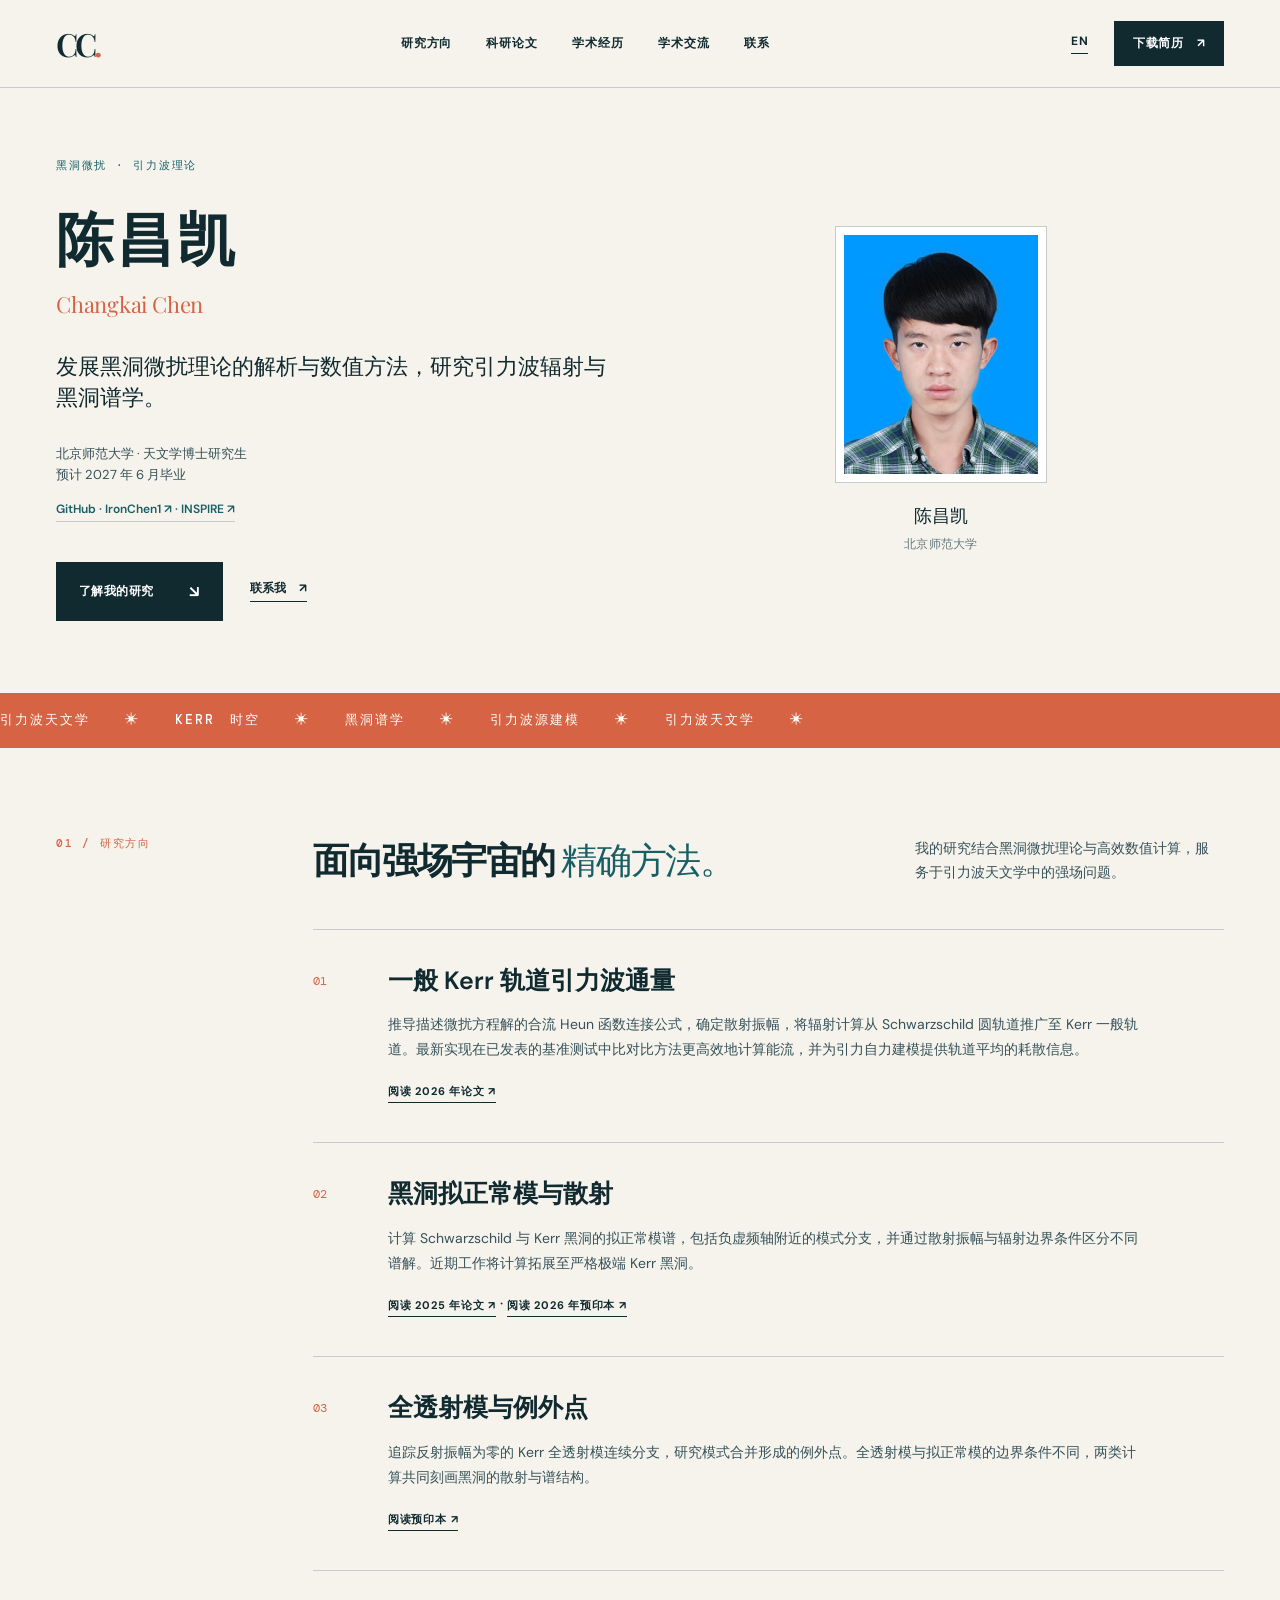
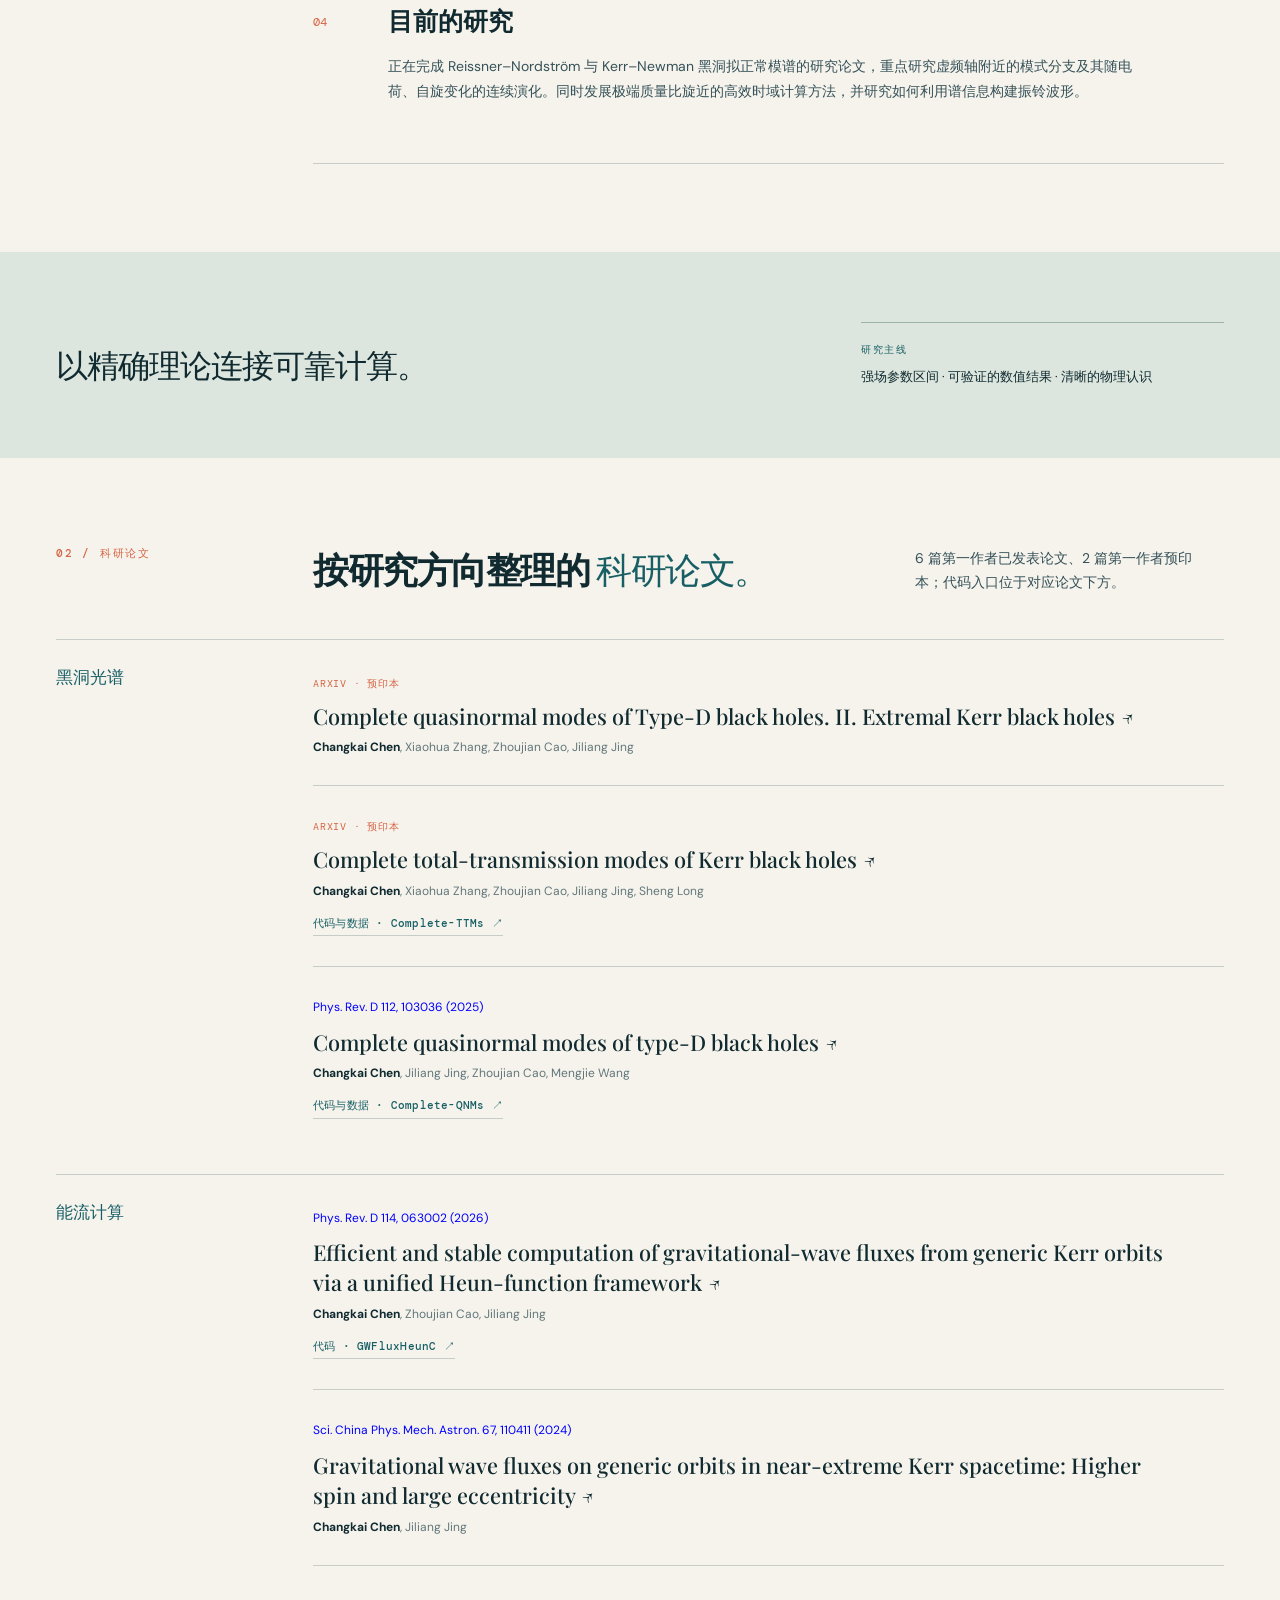
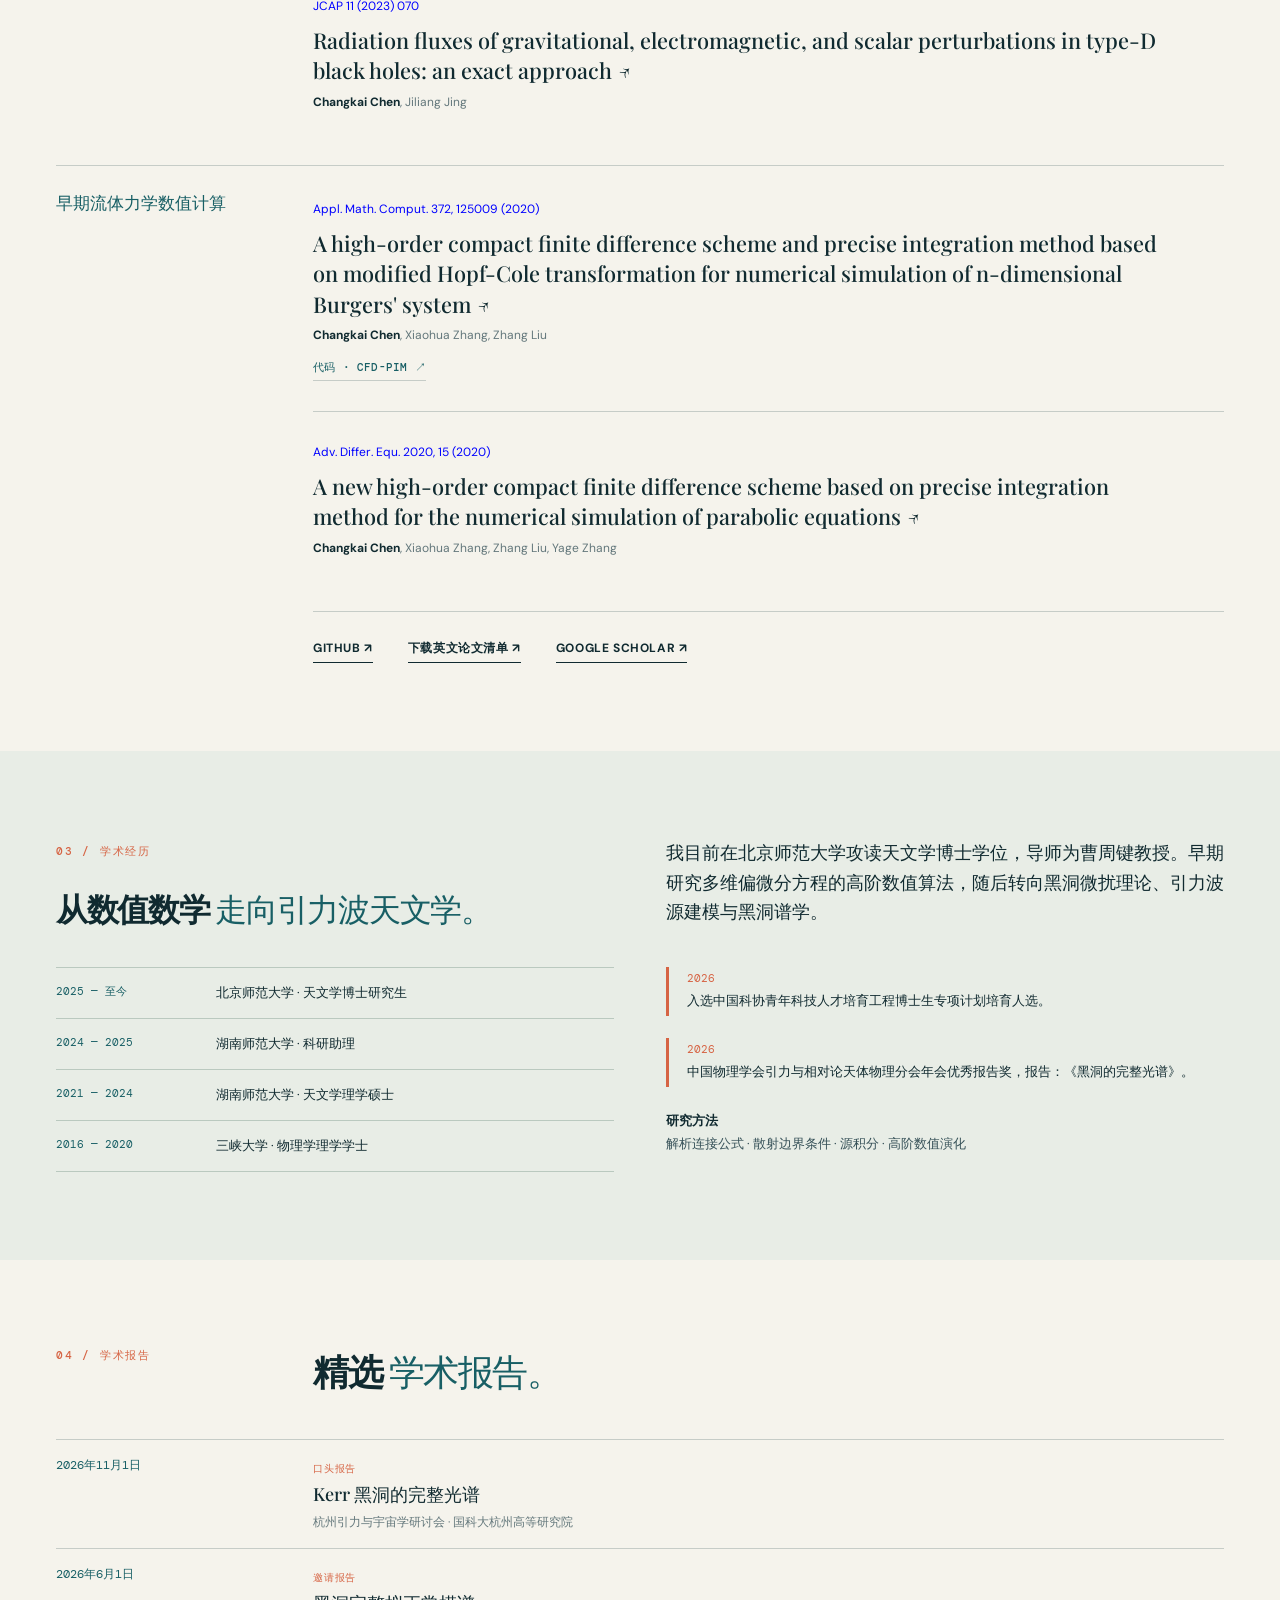
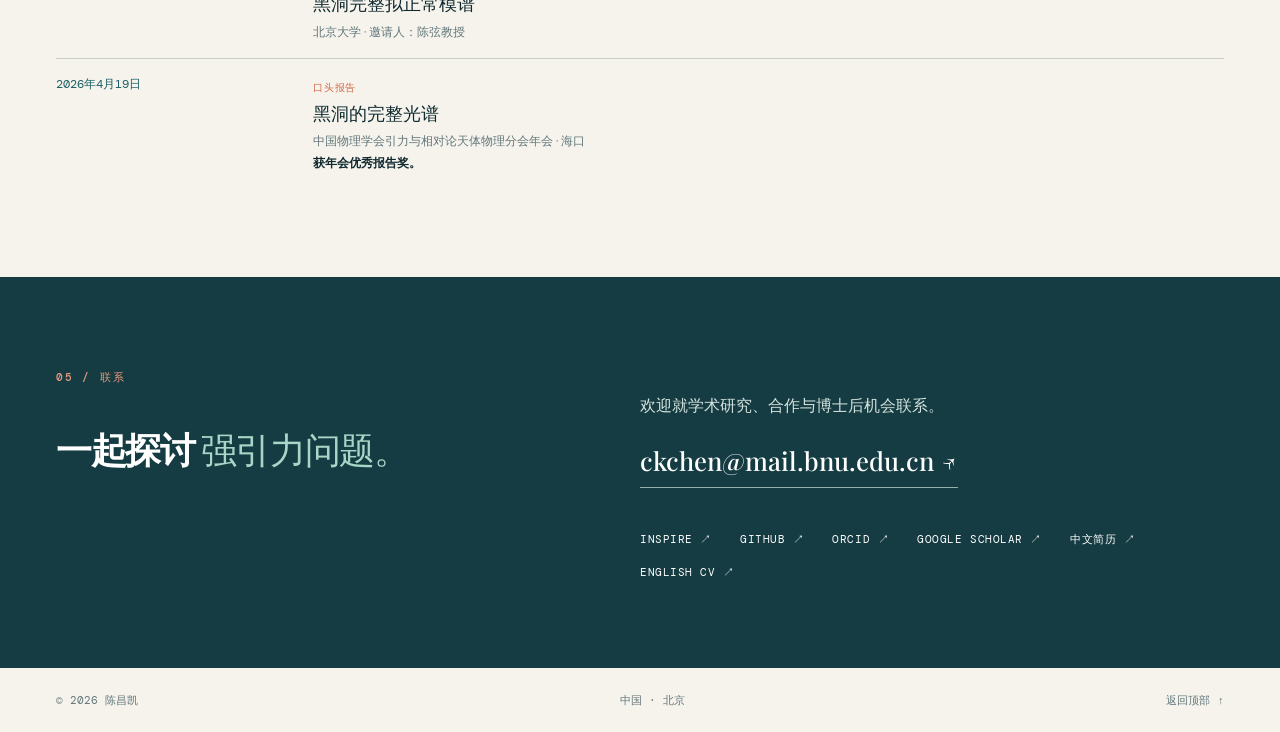
==== zh.html @ abd6a468 "Group papers by topic and simplify code links and selected talks" ====
<!doctype html>
<html lang="zh-CN">
<head>
  <meta charset="utf-8"><meta name="viewport" content="width=device-width,initial-scale=1">
  <meta name="description" content="陈昌凯，北京师范大学天文学博士研究生，研究黑洞微扰、引力波辐射、拟正常模与高精度数值算法。">
  <title>陈昌凯 · 黑洞微扰与引力波研究</title>
  <link rel="canonical" href="https://ironchen1.github.io/zh.html">
  <link rel="alternate" hreflang="en" href="https://ironchen1.github.io/">
  <link rel="stylesheet" href="styles.css?v=20261113b">
</head>
<body class="zh">
  <a class="skip" href="#main">跳转到正文</a>
  <header class="site-header"><a class="brand" href="#top" aria-label="陈昌凯，首页">CC<span class="brand-dot">.</span></a><nav aria-label="主导航"><a href="#research">研究方向</a><a href="#publications">科研论文</a><a href="#about">学术经历</a><a href="#talks">学术交流</a><a href="#contact">联系</a></nav><div class="header-actions"><a class="lang" href="index.html" lang="en">EN</a><a class="header-cv" href="assets/CV_Changkai_Chen_CN_University.pdf" download>下载简历 <span aria-hidden="true">↗</span></a></div></header>
  <main id="main">
    <section class="hero wrap" id="top"><div class="hero-copy"><p class="lead-line">黑洞微扰 · 引力波理论</p><h1>陈昌凯<span class="han-name">Changkai Chen</span></h1><p class="hero-intro">发展黑洞微扰理论的解析与数值方法，研究引力波辐射与黑洞谱学。</p><p class="hero-position">北京师范大学 · 天文学博士研究生<br>预计 2027 年 6 月毕业</p><div class="profile-github"><a href="https://github.com/IronChen1" target="_blank" rel="noopener noreferrer">GitHub · IronChen1 <span aria-hidden="true">↗</span></a><span aria-hidden="true"> · </span><a href="https://inspirehep.net/authors/2769419?ui-citation-summary=true" target="_blank" rel="noopener noreferrer">INSPIRE <span aria-hidden="true">↗</span></a></div><div class="hero-links"><a class="button-primary" href="#research">了解我的研究 <span aria-hidden="true">↘</span></a><a class="text-link" href="mailto:ckchen@mail.bnu.edu.cn">联系我 <span aria-hidden="true">↗</span></a></div></div><figure class="hero-visual"><div class="portrait-frame"><img src="assets/photo.jpg" alt="陈昌凯" width="358" height="441"></div><figcaption class="visual-note">陈昌凯<span>北京师范大学</span></figcaption></figure></section>
    <div class="marquee" aria-hidden="true"><div>引力波天文学 <span>✳</span> KERR 时空 <span>✳</span> 黑洞谱学 <span>✳</span> 引力波源建模 <span>✳</span> 引力波天文学 <span>✳</span></div></div>
    <section class="section research wrap" id="research"><div class="section-head"><span class="index">01 / 研究方向</span><h2>面向强场宇宙的 <em>精确方法。</em></h2><p>我的研究结合黑洞微扰理论与高效数值计算，服务于引力波天文学中的强场问题。</p></div><div class="research-list"><article class="research-item"><span class="item-no">01</span><div><h3>一般 Kerr 轨道引力波通量</h3><p>推导描述微扰方程解的合流 Heun 函数连接公式，确定散射振幅，将辐射计算从 Schwarzschild 圆轨道推广至 Kerr 一般轨道。最新实现在已发表的基准测试中比对比方法更高效地计算能流，并为引力自力建模提供轨道平均的耗散信息。</p><a href="https://doi.org/10.1103/nngm-dhpl" target="_blank" rel="noopener noreferrer">阅读 2026 年论文 ↗</a></div></article><article class="research-item"><span class="item-no">02</span><div><h3>黑洞拟正常模与散射</h3><p>计算 Schwarzschild 与 Kerr 黑洞的拟正常模谱，包括负虚频轴附近的模式分支，并通过散射振幅与辐射边界条件区分不同谱解。近期工作将计算拓展至严格极端 Kerr 黑洞。</p><a href="https://doi.org/10.1103/f8m8-vr4l" target="_blank" rel="noopener noreferrer">阅读 2025 年论文 ↗</a> <span aria-hidden="true"> · </span><a href="https://arxiv.org/abs/2610.39095" target="_blank" rel="noopener noreferrer">阅读 2026 年预印本 ↗</a></div></article><article class="research-item"><span class="item-no">03</span><div><h3>全透射模与例外点</h3><p>追踪反射振幅为零的 Kerr 全透射模连续分支，研究模式合并形成的例外点。全透射模与拟正常模的边界条件不同，两类计算共同刻画黑洞的散射与谱结构。</p><a href="https://arxiv.org/abs/2609.39609" target="_blank" rel="noopener noreferrer">阅读预印本 ↗</a></div></article><article class="research-item"><span class="item-no">04</span><div><h3>目前的研究</h3><p>正在完成 Reissner–Nordström 与 Kerr–Newman 黑洞拟正常模谱的研究论文，重点研究虚频轴附近的模式分支及其随电荷、自旋变化的连续演化。同时发展极端质量比旋近的高效时域计算方法，并研究如何利用谱信息构建振铃波形。</p></div></article></div></section>
    <section class="feature-band"><div class="wrap feature-inner"><p class="feature-quote">以精确理论连接可靠计算。</p><div><span>研究主线</span><p>强场参数区间 · 可验证的数值结果 · 清晰的物理认识</p></div></div></section>
    <section class="section pubs wrap" id="publications">
      <div class="section-head"><span class="index">02 / 科研论文</span><h2>按研究方向整理的 <em>科研论文。</em></h2><p>6 篇第一作者已发表论文、2 篇第一作者预印本；代码入口位于对应论文下方。</p></div>
      <div class="pub-year pub-category"><span>黑洞光谱</span><div class="pubs-in-year"><article><span class="pub-type">arXiv · 预印本</span><h3><a href="https://arxiv.org/abs/2610.39095" target="_blank" rel="noopener noreferrer">Complete quasinormal modes of Type-D black holes. II. Extremal Kerr black holes ↗</a></h3><p><strong>Changkai Chen</strong>, Xiaohua Zhang, Zhoujian Cao, Jiliang Jing</p></article><article><span class="pub-type">arXiv · 预印本</span><h3><a href="https://arxiv.org/abs/2609.39609" target="_blank" rel="noopener noreferrer">Complete total-transmission modes of Kerr black holes ↗</a></h3><p><strong>Changkai Chen</strong>, Xiaohua Zhang, Zhoujian Cao, Jiliang Jing, Sheng Long</p><div class="paper-resources"><a href="https://github.com/IronChen1/Complete-TTMs" target="_blank" rel="noopener noreferrer">代码与数据 · Complete-TTMs <span aria-hidden="true">↗</span></a></div></article><article><a class="journal-citation" href="https://doi.org/10.1103/f8m8-vr4l" target="_blank" rel="noopener noreferrer">Phys. Rev. D 112, 103036 (2025)</a><h3><a href="https://doi.org/10.1103/f8m8-vr4l" target="_blank" rel="noopener noreferrer">Complete quasinormal modes of type-D black holes ↗</a></h3><p><strong>Changkai Chen</strong>, Jiliang Jing, Zhoujian Cao, Mengjie Wang</p><div class="paper-resources"><a href="https://github.com/IronChen1/Complete-QNMs" target="_blank" rel="noopener noreferrer">代码与数据 · Complete-QNMs <span aria-hidden="true">↗</span></a></div></article></div></div>
      <div class="pub-year pub-category"><span>能流计算</span><div class="pubs-in-year"><article><a class="journal-citation" href="https://doi.org/10.1103/nngm-dhpl" target="_blank" rel="noopener noreferrer">Phys. Rev. D 114, 063002 (2026)</a><h3><a href="https://doi.org/10.1103/nngm-dhpl" target="_blank" rel="noopener noreferrer">Efficient and stable computation of gravitational-wave fluxes from generic Kerr orbits via a unified Heun-function framework ↗</a></h3><p><strong>Changkai Chen</strong>, Zhoujian Cao, Jiliang Jing</p><div class="paper-resources"><a href="https://github.com/IronChen1/GWFluxHeunC" target="_blank" rel="noopener noreferrer">代码 · GWFluxHeunC <span aria-hidden="true">↗</span></a></div></article><article><a class="journal-citation" href="https://doi.org/10.1007/s11433-024-2431-0" target="_blank" rel="noopener noreferrer">Sci. China Phys. Mech. Astron. 67, 110411 (2024)</a><h3><a href="https://doi.org/10.1007/s11433-024-2431-0" target="_blank" rel="noopener noreferrer">Gravitational wave fluxes on generic orbits in near-extreme Kerr spacetime: Higher spin and large eccentricity ↗</a></h3><p><strong>Changkai Chen</strong>, Jiliang Jing</p></article><article><a class="journal-citation" href="https://doi.org/10.1088/1475-7516/2023/11/070" target="_blank" rel="noopener noreferrer">JCAP 11 (2023) 070</a><h3><a href="https://doi.org/10.1088/1475-7516/2023/11/070" target="_blank" rel="noopener noreferrer">Radiation fluxes of gravitational, electromagnetic, and scalar perturbations in type-D black holes: an exact approach ↗</a></h3><p><strong>Changkai Chen</strong>, Jiliang Jing</p></article></div></div>
      <div class="pub-year pub-category"><span>早期流体力学数值计算</span><div class="pubs-in-year"><article><a class="journal-citation" href="https://doi.org/10.1016/j.amc.2019.125009" target="_blank" rel="noopener noreferrer">Appl. Math. Comput. 372, 125009 (2020)</a><h3><a href="https://doi.org/10.1016/j.amc.2019.125009" target="_blank" rel="noopener noreferrer">A high-order compact finite difference scheme and precise integration method based on modified Hopf-Cole transformation for numerical simulation of n-dimensional Burgers' system ↗</a></h3><p><strong>Changkai Chen</strong>, Xiaohua Zhang, Zhang Liu</p><div class="paper-resources"><a href="https://github.com/LzEfreet/CFD-PIM" target="_blank" rel="noopener noreferrer">代码 · CFD-PIM <span aria-hidden="true">↗</span></a></div></article><article><a class="journal-citation" href="https://doi.org/10.1186/s13662-019-2484-7" target="_blank" rel="noopener noreferrer">Adv. Differ. Equ. 2020, 15 (2020)</a><h3><a href="https://doi.org/10.1186/s13662-019-2484-7" target="_blank" rel="noopener noreferrer">A new high-order compact finite difference scheme based on precise integration method for the numerical simulation of parabolic equations ↗</a></h3><p><strong>Changkai Chen</strong>, Xiaohua Zhang, Zhang Liu, Yage Zhang</p></article></div></div>
      <div class="publication-links"><a href="https://github.com/IronChen1" target="_blank" rel="noopener noreferrer">GitHub <span aria-hidden="true">↗</span></a><a href="assets/Publications_Changkai_Chen.pdf" download>下载英文论文清单 ↗</a><a href="https://scholar.google.com/citations?user=2WpuOF4AAAAJ" target="_blank" rel="noopener noreferrer">Google Scholar ↗</a></div>
    </section>
    <section class="section about" id="about"><div class="wrap about-grid"><div class="about-title"><span class="index">03 / 学术经历</span><h2>从数值数学 <em>走向引力波天文学。</em></h2></div><p class="about-intro">我目前在北京师范大学攻读天文学博士学位，导师为曹周键教授。早期研究多维偏微分方程的高阶数值算法，随后转向黑洞微扰理论、引力波源建模与黑洞谱学。</p><div class="timeline"><div><time>2025 — 至今</time><span>北京师范大学 · 天文学博士研究生</span></div><div><time>2024 — 2025</time><span>湖南师范大学 · 科研助理</span></div><div><time>2021 — 2024</time><span>湖南师范大学 · 天文学理学硕士</span></div><div><time>2016 — 2020</time><span>三峡大学 · 物理学理学学士</span></div></div><div class="about-highlights"><p class="award"><span>2026</span> 入选中国科协青年科技人才培育工程博士生专项计划培育人选。</p><p class="award"><span>2026</span> 中国物理学会引力与相对论天体物理分会年会优秀报告奖，报告：《黑洞的完整光谱》。</p><p class="methods"><strong>研究方法</strong><br>解析连接公式 · 散射边界条件 · 源积分 · 高阶数值演化</p></div></div></section>
    <section class="section pubs wrap" id="talks"><div class="section-head"><span class="index">04 / 学术报告</span><h2>精选 <em>学术报告。</em></h2></div><div class="pub-year"><span>2026年11月1日</span><div class="pubs-in-year"><article><span class="pub-type">口头报告</span><h3>Kerr 黑洞的完整光谱</h3><p>杭州引力与宇宙学研讨会 · 国科大杭州高等研究院</p></article></div></div><div class="pub-year"><span>2026年6月1日</span><div class="pubs-in-year"><article><span class="pub-type">邀请报告</span><h3>黑洞完整拟正常模谱</h3><p>北京大学 · 邀请人：陈弦教授</p></article></div></div><div class="pub-year"><span>2026年4月19日</span><div class="pubs-in-year"><article><span class="pub-type">口头报告</span><h3>黑洞的完整光谱</h3><p>中国物理学会引力与相对论天体物理分会年会 · 海口</p><p><strong>获年会优秀报告奖。</strong></p></article></div></div></section>
    <section class="contact" id="contact"><div class="wrap contact-grid"><div><span class="index">05 / 联系</span><h2>一起探讨 <em>强引力问题。</em></h2></div><div class="contact-side"><p>欢迎就学术研究、合作与博士后机会联系。</p><a class="email" href="mailto:ckchen@mail.bnu.edu.cn">ckchen@mail.bnu.edu.cn ↗</a><div class="contact-links"><a href="https://inspirehep.net/authors/2769419?ui-citation-summary=true" target="_blank" rel="noopener noreferrer">INSPIRE ↗</a><a href="https://github.com/IronChen1" target="_blank" rel="noopener noreferrer">GitHub ↗</a><a href="https://orcid.org/0000-0002-4023-0682" target="_blank" rel="noopener noreferrer">ORCID ↗</a><a href="https://scholar.google.com/citations?user=2WpuOF4AAAAJ" target="_blank" rel="noopener noreferrer">Google Scholar ↗</a><a href="assets/CV_Changkai_Chen_CN_University.pdf" download>中文简历 ↗</a><a href="assets/CV_Changkai_Chen_General.pdf" download>English CV ↗</a></div></div></div></section>
  </main><footer class="footer wrap"><span>© 2026 陈昌凯</span><span>中国 · 北京</span><a href="#top">返回顶部 ↑</a></footer>
</body></html>
---- styles.css ----
@import url('https://fonts.googleapis.com/css2?family=DM+Sans:wght@400;500;600;700&family=DM+Mono:wght@400;500&family=Playfair+Display:ital,wght@0,400;0,500;0,600;1,400;1,500&display=swap');
:root{--ink:#102a30;--ink-soft:#365158;--muted:#63777b;--accent:#d66444;--teal:#185f65;--paper:#f5f3ec;--line:#c6ccc7;--white:#fff;--serif:'Playfair Display',Georgia,serif;--sans:'DM Sans','Noto Sans SC','Microsoft YaHei',Arial,sans-serif;--mono:'DM Mono',monospace}
*{box-sizing:border-box}html{scroll-behavior:smooth}body{margin:0;background:var(--paper);color:var(--ink);font-family:var(--sans);-webkit-font-smoothing:antialiased}a{color:inherit;text-decoration:none}a:focus-visible{outline:2px solid var(--accent);outline-offset:4px}img{display:block;max-width:100%}.skip{position:absolute;top:-60px;left:20px;background:var(--ink);color:#fff;padding:12px;z-index:10}.skip:focus{top:10px}.wrap{width:min(1280px,calc(100% - 112px));margin-inline:auto}
.site-header{height:88px;padding:0 56px;display:flex;align-items:center;gap:50px;border-bottom:1px solid var(--line);position:relative;z-index:3}.brand{font-family:var(--serif);font-size:32px;font-weight:600;letter-spacing:-.09em;line-height:1}.brand-dot{color:var(--accent)}.site-header nav{display:flex;gap:34px;margin:auto;font-size:12px;font-weight:700;letter-spacing:.08em;text-transform:uppercase}.site-header nav a{padding:12px 0;transition:color .2s}.site-header nav a:hover,.lang:hover,.text-link:hover,.research-item a:hover{color:var(--accent)}.header-actions{display:flex;gap:26px;align-items:center;font-size:12px;font-weight:700;letter-spacing:.04em}.lang{border-bottom:1px solid var(--ink);padding-bottom:4px}.header-cv{background:var(--ink);color:#fff;padding:14px 19px;white-space:nowrap;transition:background .2s}.header-cv:hover,.button-primary:hover{background:var(--teal)}.header-cv span{margin-left:10px}
.hero{display:grid;grid-template-columns:1.03fr .97fr;min-height:500px}.hero-copy{padding:70px 40px 72px 0;display:flex;flex-direction:column;align-items:flex-start}.lead-line{color:var(--teal);font-family:var(--mono);font-size:11px;letter-spacing:.16em;text-transform:uppercase;margin:0 0 36px}.hero h1{font-family:var(--serif);font-size:clamp(36px,4.7vw,60px);line-height:1.12;font-weight:500;letter-spacing:-.045em;margin:0 0 29px}.latin-name{white-space:nowrap}.hero h1 em{color:var(--teal);font-weight:400}.han-name{font-family:var(--sans);display:block;font-size:16px;font-style:normal;letter-spacing:.26em;color:var(--accent);font-weight:600;margin-top:18px}.hero-intro{font-family:var(--serif);font-size:clamp(18px,1.8vw,22px);line-height:1.4;max-width:600px;margin:0 0 29px}.hero-position{font-size:13px;line-height:1.65;color:var(--ink-soft);margin:0}.hero-links{margin-top:auto;padding-top:40px;display:flex;align-items:center;gap:27px}.button-primary{display:inline-flex;align-items:center;gap:35px;padding:19px 23px;background:var(--ink);color:#fff;font-weight:700;font-size:12px;letter-spacing:.04em;transition:background .2s}.button-primary span{font-size:16px}.text-link{font-size:12px;font-weight:700;border-bottom:1px solid var(--ink);padding-bottom:4px}.text-link span{margin-left:10px}
.hero-visual{position:relative;min-height:500px;margin:0;display:flex;flex-direction:column;align-items:center;justify-content:center;gap:22px;padding:64px 30px}.portrait-frame{width:min(210px,70%);border:8px solid var(--white);outline:1px solid var(--line);background:var(--white)}.portrait-frame img{display:block;width:100%;height:auto;object-fit:contain;filter:none;mix-blend-mode:normal;opacity:1}.visual-note{position:static;color:var(--ink);text-align:center;font:500 18px/1.3 var(--serif);margin:0}.visual-note span{display:block;margin-top:8px;color:var(--muted);font:12px/1.5 var(--sans);letter-spacing:.02em}.marquee{background:var(--accent);color:#fff;overflow:hidden;white-space:nowrap;height:55px;display:flex;align-items:center}.marquee div{font:500 13px var(--mono);letter-spacing:.15em;word-spacing:.4em;animation:shift 30s linear infinite}.marquee span{padding:0 20px}@keyframes shift{to{transform:translateX(-25%)}}
.section{padding-top:88px;padding-bottom:88px}.section-head{display:grid;grid-template-columns:22% 50% 28%;align-items:start;margin-bottom:44px}.index{font:500 11px var(--mono);letter-spacing:.16em;color:var(--accent);text-transform:uppercase}.section-head h2,.about h2,.contact h2{font:500 clamp(28px,2.8vw,36px)/1.24 var(--serif);letter-spacing:-.045em;margin:0}.section-head h2 em,.about h2 em,.contact h2 em{font-weight:400;color:var(--teal)}.section-head>p{max-width:300px;color:var(--ink-soft);font-size:14px;line-height:1.75;margin:0 0 0 18px}.research-list{margin-left:22%;border-top:1px solid var(--line)}.research-item{display:grid;grid-template-columns:75px 1fr;padding:35px 0 42px;border-bottom:1px solid var(--line)}.item-no{font:12px var(--mono);color:var(--accent);padding-top:8px}.research-item h3{font:500 clamp(20px,2vw,25px)/1.3 var(--serif);margin:0 0 15px}.research-item p{font-size:14px;line-height:1.8;color:var(--ink-soft);max-width:760px;margin:0 0 17px}.research-item a{font:700 11px var(--sans);letter-spacing:.07em;text-transform:uppercase;border-bottom:1px solid var(--ink);padding-bottom:4px}
.feature-band{background:#dce6de;padding:70px 0}.feature-inner{display:grid;grid-template-columns:2fr 1fr;gap:80px;align-items:end}.feature-quote{font:400 clamp(24px,2.6vw,32px)/1.3 var(--serif);letter-spacing:-.03em;margin:0;max-width:800px}.feature-inner>div{border-top:1px solid #9eb3aa;padding-top:14px}.feature-inner span{font:10px var(--mono);letter-spacing:.14em;color:var(--teal)}.feature-inner>div p{font-size:13px;line-height:1.6;margin:9px 0 0}
.pubs{padding-bottom:88px}.pub-year{display:grid;grid-template-columns:22% 1fr;border-top:1px solid var(--line);padding:25px 0}.pub-year>span{font:500 25px var(--serif);color:var(--teal)}.pubs-in-year article{padding:6px 0 30px}.pubs-in-year article+article{border-top:1px solid var(--line);padding-top:28px}.pub-type{font:10px var(--mono);letter-spacing:.08em;text-transform:uppercase;color:var(--accent)}.pubs-in-year h3{font:500 clamp(18px,1.7vw,22px)/1.4 var(--serif);max-width:870px;margin:9px 0 8px}.pubs-in-year h3 a:hover{color:var(--teal)}.pubs-in-year h3 span{color:var(--accent);font:20px var(--sans)}.pubs-in-year p{color:var(--muted);font-size:12px;margin:0}.pubs-in-year strong{color:var(--ink);font-weight:700}.publication-links{margin-left:22%;display:flex;gap:35px;padding-top:28px;border-top:1px solid var(--line);font-size:12px;font-weight:700;letter-spacing:.05em;text-transform:uppercase}.publication-links a{border-bottom:1px solid var(--ink);padding-bottom:5px}.publication-links a:hover{color:var(--accent)}
.about{background:#e8ede6}.about-grid{display:grid;grid-template-columns:50% 50%}.about-title{padding-right:40px}.about h2{font-size:clamp(28px,2.5vw,32px);margin-top:28px}.about-body>p:first-child{font:400 18px/1.65 var(--serif);margin:0 0 48px}.timeline{border-top:1px solid #bac9bf;margin-bottom:36px}.timeline>div{display:grid;grid-template-columns:155px 1fr;padding:16px 0;border-bottom:1px solid #bac9bf;font-size:13px;gap:20px}.timeline time{font:11px var(--mono);color:var(--teal)}.award{border-left:3px solid var(--accent);padding:6px 0 6px 22px;font-size:14px;line-height:1.7;margin-bottom:30px}.award span{display:block;font:11px var(--mono);color:var(--accent);margin-bottom:5px}.methods{font-size:13px;line-height:1.8;color:var(--ink-soft)}.methods strong{color:var(--ink)}
.contact{background:#153c42;color:#fff;padding:88px 0}.contact-grid{display:grid;grid-template-columns:50% 50%}.contact .index{color:#e9997f}.contact h2{margin-top:40px}.contact h2 em{color:#a7d5c7}.contact-side{padding-top:28px}.contact-side>p{font:16px/1.6 var(--serif);color:#d4e2de;margin:0 0 25px}.email{font:500 clamp(20px,2vw,26px)/1.3 var(--serif);border-bottom:1px solid #92b0ac;padding-bottom:10px}.email:hover{color:#a7d5c7}.contact-links{display:flex;flex-wrap:wrap;gap:18px 28px;margin-top:55px;font:11px var(--mono);letter-spacing:.05em;text-transform:uppercase}.contact-links a:hover{color:#a7d5c7}.footer{display:flex;justify-content:space-between;padding-top:25px;padding-bottom:25px;font:11px var(--mono);color:var(--muted)}.footer a:hover{color:var(--accent)}
.zh .hero h1{font-family:var(--sans);letter-spacing:.04em;font-size:clamp(42px,4.5vw,60px);font-weight:600;margin-bottom:36px}.zh .hero .han-name{font-family:var(--serif);letter-spacing:-.01em;font-weight:400;font-size:22px;margin-top:18px}.zh .hero-intro{font-family:var(--sans);font-weight:500}.zh .section-head h2,.zh .about h2,.zh .contact h2{font-family:var(--sans);font-weight:600;letter-spacing:-.04em}.zh .section-head h2 em,.zh .about h2 em,.zh .contact h2 em{font-family:var(--serif);font-style:normal}.zh .research-item h3{font-family:var(--sans);font-weight:600}.zh .feature-quote{font-family:var(--sans);font-weight:500}.zh .about-body>p:first-child{font-family:var(--sans);font-size:18px}.zh .contact-side>p{font-family:var(--sans)}
@media(max-width:1000px){.wrap{width:min(100% - 60px,900px)}.site-header{padding:0 30px;gap:20px}.site-header nav{gap:18px}.header-actions{gap:15px}.hero{min-height:470px}.hero-copy{padding-top:64px}.hero h1{font-size:clamp(34px,4.7vw,48px)}.hero-visual{min-height:470px;padding-inline:24px}.portrait-frame{width:min(200px,78%)}.section-head{grid-template-columns:18% 52% 30%}.research-list,.publication-links{margin-left:18%}.pub-year{grid-template-columns:18% 1fr}}
@media(max-width:720px){.wrap{width:calc(100% - 36px)}.site-header{height:70px;padding:0 18px;gap:10px;justify-content:space-between}.brand{font-size:29px}.site-header nav{position:absolute;top:70px;left:0;right:0;border-bottom:1px solid var(--line);background:var(--paper);justify-content:center;gap:17px;height:46px;align-items:center;font-size:10px}.header-actions{gap:14px}.header-cv{font-size:10px;padding:10px 12px}.hero{display:flex;flex-direction:column;padding-top:46px}.hero-copy{padding:42px 0 32px}.lead-line{font-size:10px;margin-bottom:25px}.hero h1{font-size:clamp(30px,8.5vw,44px);margin-bottom:22px}.hero .han-name{margin-top:14px}.hero-intro{font-size:19px}.hero-links{padding-top:35px;margin-top:0;gap:21px}.button-primary{gap:14px;padding:15px;font-size:11px}.text-link{font-size:11px}.hero-visual{min-height:0;padding:8px 0 56px;margin:0;gap:18px}.portrait-frame{width:min(170px,58%);border-width:7px}.visual-note{font-size:18px}.marquee{height:42px}.marquee div{font-size:10px}.section{padding-top:64px;padding-bottom:64px}.section-head{display:block;margin-bottom:45px}.section-head h2,.about h2,.contact h2{font-size:clamp(26px,6.2vw,32px);margin:20px 0}.section-head>p{margin:0;max-width:510px}.research-list,.publication-links{margin-left:0}.research-item{grid-template-columns:38px 1fr;padding:28px 0 32px}.research-item h3{font-size:21px}.research-item p{font-size:13px}.feature-band{padding:50px 0}.feature-inner{display:block} .feature-quote{font-size:25px;margin-bottom:35px}.pub-year{grid-template-columns:65px 1fr;padding:20px 0}.pub-year>span{font-size:24px}.pubs-in-year h3{font-size:18px}.publication-links{gap:20px;flex-wrap:wrap}.about-grid,.contact-grid{display:block}.about-title{padding:0 0 30px}.about h2{margin-top:24px}.about-body>p:first-child{font-size:18px}.timeline>div{grid-template-columns:115px 1fr;font-size:12px;gap:12px}.timeline time{font-size:10px}.contact{padding:64px 0}.contact h2{margin-bottom:40px}.contact-side{padding:0}.email{font-size:22px;word-break:break-all}.contact-links{margin-top:40px;gap:17px 23px}.footer{font-size:10px}.zh .hero h1{font-size:42px}.zh .hero .han-name{font-size:21px}}
@media(prefers-reduced-motion:reduce){html{scroll-behavior:auto}.marquee div{animation:none}}

/* Public research software and data links */
.profile-github{margin-top:14px;font:600 12px/1.5 var(--sans);color:var(--teal);border-bottom:1px solid var(--line);padding-bottom:3px}.profile-github:hover{color:var(--accent)}.paper-resources{margin-top:12px}.paper-resources a{display:inline-block;font:500 11px/1.6 var(--mono);color:var(--teal);letter-spacing:.02em;border-bottom:1px solid var(--line);padding-bottom:3px;overflow-wrap:anywhere}.paper-resources a:hover{color:var(--accent)}

/* Conference dates use compact labels to fit beside talk titles. */
#talks .pub-year>span{font:12px/1.6 var(--mono);padding-right:12px;overflow-wrap:anywhere}
@media(max-width:720px){#talks .pub-year{grid-template-columns:1fr;gap:10px}#talks .pub-year>span{font-size:11px}#talks .pubs-in-year article{padding-top:0}}

/* Balanced About rows: introduction above experience and highlights. */
.about-grid{grid-template-columns:minmax(0,1fr) minmax(0,1fr);gap:36px clamp(28px,4vw,64px);align-items:start}
.about-grid>*{min-width:0}.about-title{padding-right:0}.about-intro{font:400 18px/1.65 var(--serif);margin:0;overflow-wrap:break-word}.zh .about-intro{font-family:var(--sans)}
.about-grid>.timeline{margin:0}.about-highlights .award{margin:0 0 22px;padding:4px 0 4px 18px;font-size:13px}.about-highlights .methods{margin:0;font-size:13px}
.timeline>div{grid-template-columns:minmax(110px,.36fr) minmax(0,1fr);gap:16px}.timeline>div>span{min-width:0;overflow-wrap:break-word}
section[id]{scroll-margin-top:24px}
@media(max-width:900px){.about-grid{display:grid;grid-template-columns:minmax(0,1fr);gap:26px}.about-title{padding:0}.about h2{margin-bottom:0}.about-intro{max-width:760px}.about-highlights{margin-top:2px}}
@media(max-width:480px){.timeline>div{grid-template-columns:100px minmax(0,1fr);gap:12px}}
@media(max-width:400px){.site-header nav{gap:11px;font-size:9px;letter-spacing:.04em}}

/* Publisher citations link directly to the paper; project labels remain compact. */
.journal-citation{color:#0000ff;font:12px/1.6 var(--sans)}.journal-citation:hover{text-decoration:underline}

/* Research categories retain the existing publication layout. */
.pub-category>span{font:500 17px/1.5 var(--sans);padding-right:24px;overflow-wrap:break-word}
#talks .pub-year{padding:16px 0}#talks .pubs-in-year article{padding:0}#talks .pubs-in-year h3{font-size:18px;margin:5px 0 6px}#talks .pubs-in-year p{line-height:1.6;margin-top:3px}
@media(max-width:720px){.pub-category{grid-template-columns:1fr;gap:14px}.pub-category>span{font-size:17px;padding-right:0}}
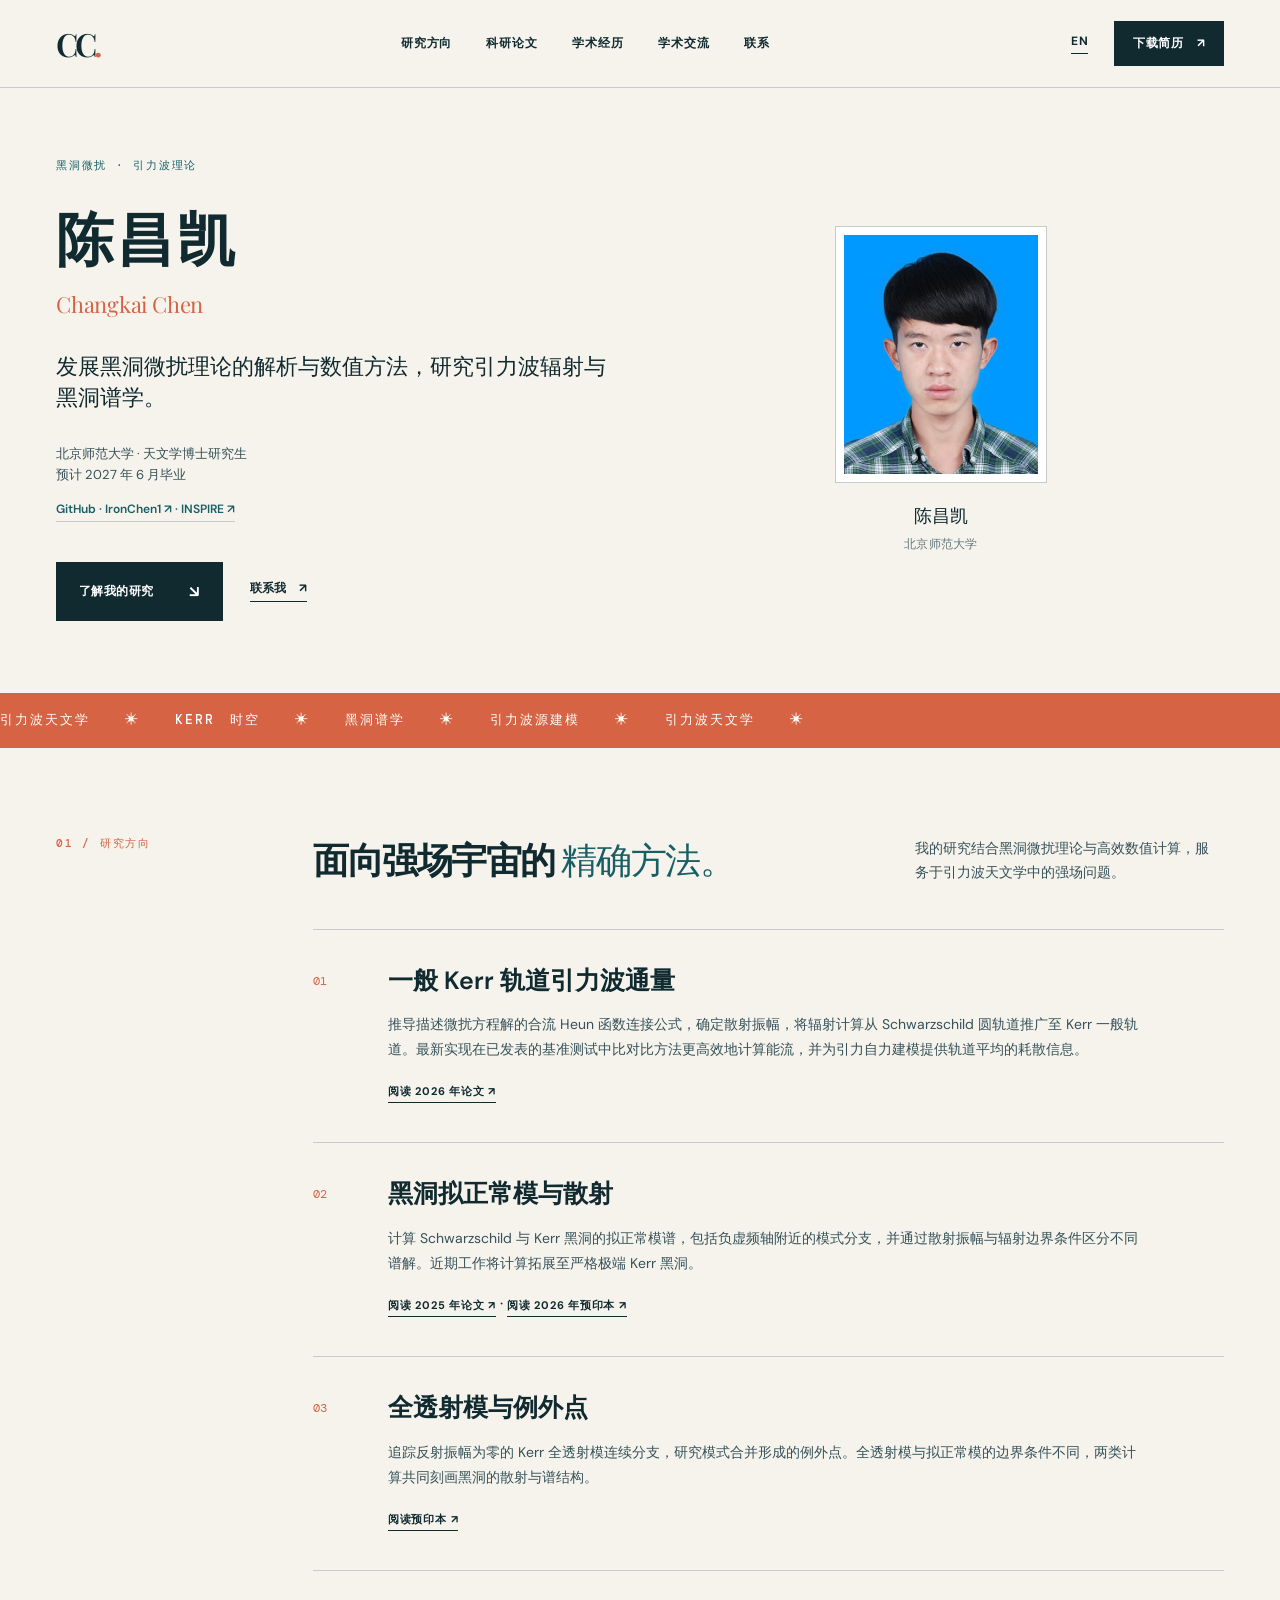
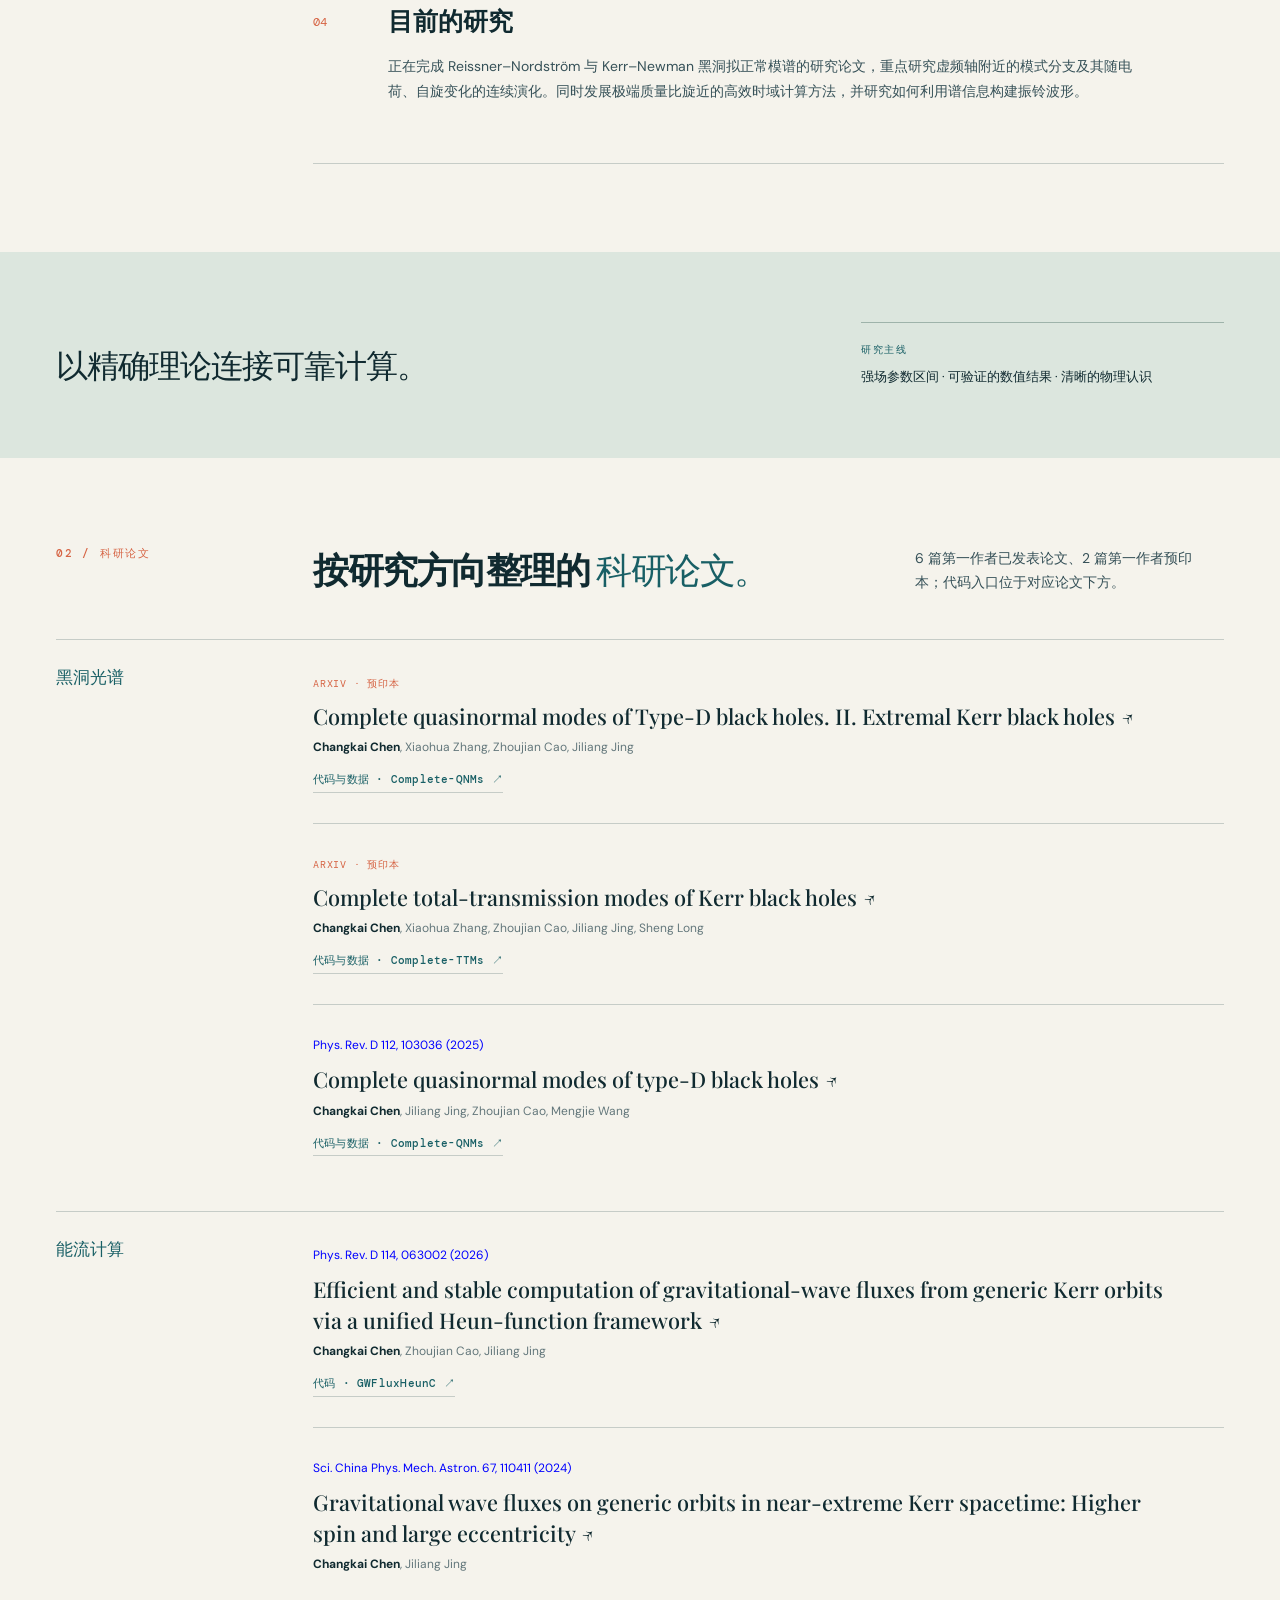
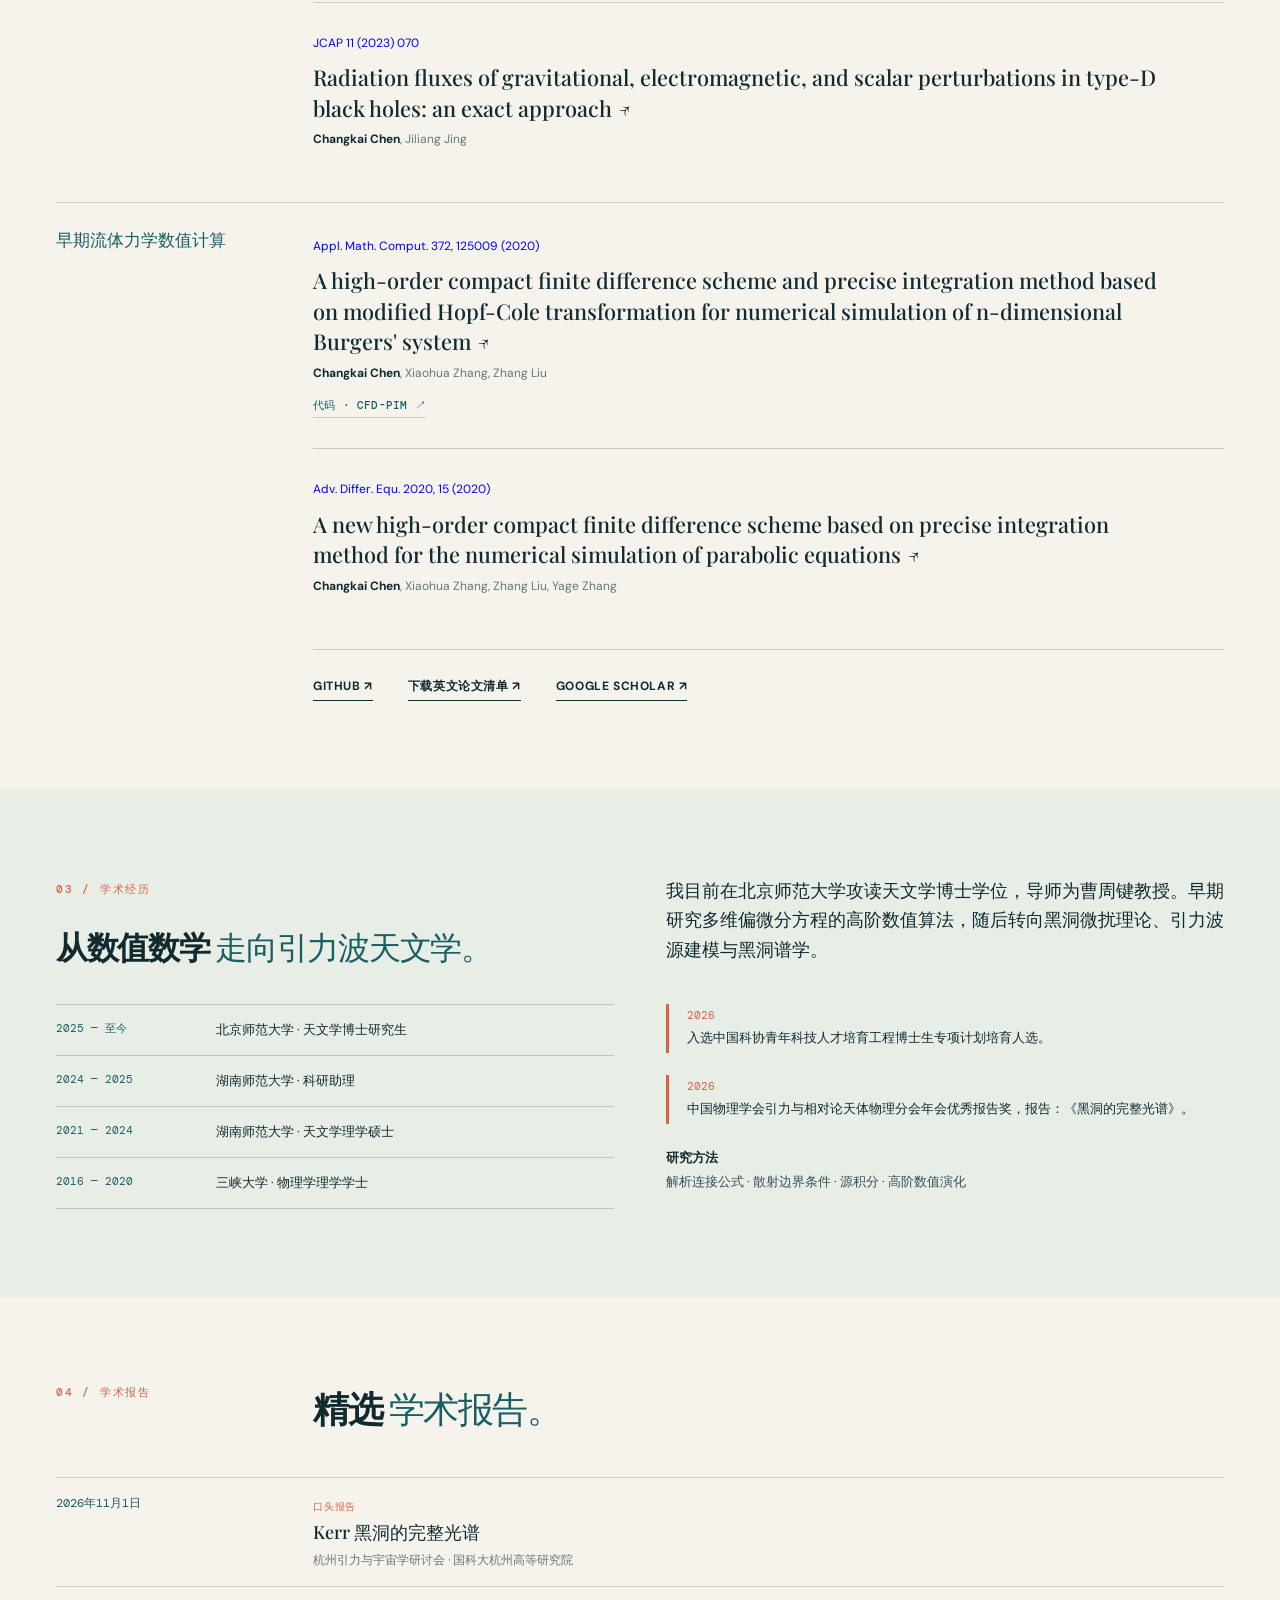
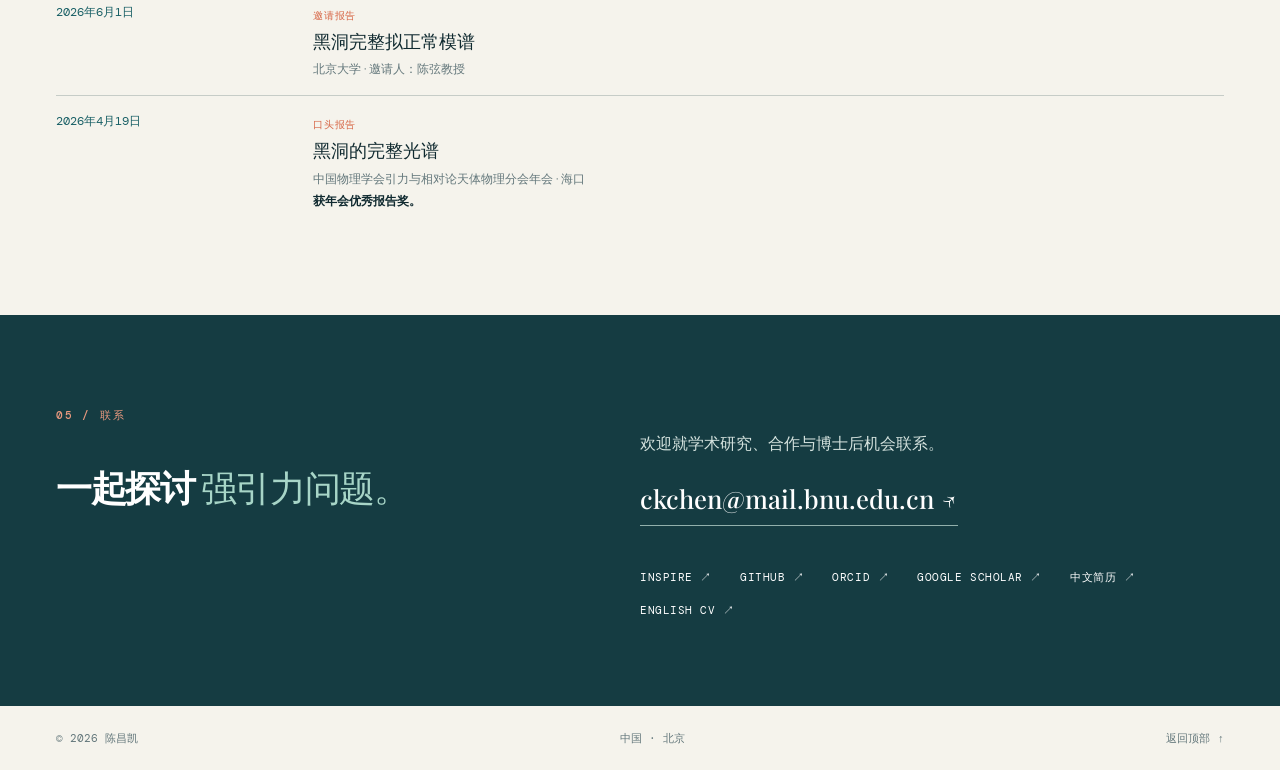
==== commit 63a8a126: "Link extremal Kerr paper to shared Complete-QNMs code" ====
--- a/zh.html
+++ b/zh.html
@@ -18,7 +18,7 @@
     <section class="feature-band"><div class="wrap feature-inner"><p class="feature-quote">以精确理论连接可靠计算。</p><div><span>研究主线</span><p>强场参数区间 · 可验证的数值结果 · 清晰的物理认识</p></div></div></section>
     <section class="section pubs wrap" id="publications">
       <div class="section-head"><span class="index">02 / 科研论文</span><h2>按研究方向整理的 <em>科研论文。</em></h2><p>6 篇第一作者已发表论文、2 篇第一作者预印本；代码入口位于对应论文下方。</p></div>
-      <div class="pub-year pub-category"><span>黑洞光谱</span><div class="pubs-in-year"><article><span class="pub-type">arXiv · 预印本</span><h3><a href="https://arxiv.org/abs/2610.39095" target="_blank" rel="noopener noreferrer">Complete quasinormal modes of Type-D black holes. II. Extremal Kerr black holes ↗</a></h3><p><strong>Changkai Chen</strong>, Xiaohua Zhang, Zhoujian Cao, Jiliang Jing</p></article><article><span class="pub-type">arXiv · 预印本</span><h3><a href="https://arxiv.org/abs/2609.39609" target="_blank" rel="noopener noreferrer">Complete total-transmission modes of Kerr black holes ↗</a></h3><p><strong>Changkai Chen</strong>, Xiaohua Zhang, Zhoujian Cao, Jiliang Jing, Sheng Long</p><div class="paper-resources"><a href="https://github.com/IronChen1/Complete-TTMs" target="_blank" rel="noopener noreferrer">代码与数据 · Complete-TTMs <span aria-hidden="true">↗</span></a></div></article><article><a class="journal-citation" href="https://doi.org/10.1103/f8m8-vr4l" target="_blank" rel="noopener noreferrer">Phys. Rev. D 112, 103036 (2025)</a><h3><a href="https://doi.org/10.1103/f8m8-vr4l" target="_blank" rel="noopener noreferrer">Complete quasinormal modes of type-D black holes ↗</a></h3><p><strong>Changkai Chen</strong>, Jiliang Jing, Zhoujian Cao, Mengjie Wang</p><div class="paper-resources"><a href="https://github.com/IronChen1/Complete-QNMs" target="_blank" rel="noopener noreferrer">代码与数据 · Complete-QNMs <span aria-hidden="true">↗</span></a></div></article></div></div>
+      <div class="pub-year pub-category"><span>黑洞光谱</span><div class="pubs-in-year"><article><span class="pub-type">arXiv · 预印本</span><h3><a href="https://arxiv.org/abs/2610.39095" target="_blank" rel="noopener noreferrer">Complete quasinormal modes of Type-D black holes. II. Extremal Kerr black holes ↗</a></h3><p><strong>Changkai Chen</strong>, Xiaohua Zhang, Zhoujian Cao, Jiliang Jing</p><div class="paper-resources"><a href="https://github.com/IronChen1/Complete-QNMs" target="_blank" rel="noopener noreferrer">代码与数据 · Complete-QNMs <span aria-hidden="true">↗</span></a></div></article><article><span class="pub-type">arXiv · 预印本</span><h3><a href="https://arxiv.org/abs/2609.39609" target="_blank" rel="noopener noreferrer">Complete total-transmission modes of Kerr black holes ↗</a></h3><p><strong>Changkai Chen</strong>, Xiaohua Zhang, Zhoujian Cao, Jiliang Jing, Sheng Long</p><div class="paper-resources"><a href="https://github.com/IronChen1/Complete-TTMs" target="_blank" rel="noopener noreferrer">代码与数据 · Complete-TTMs <span aria-hidden="true">↗</span></a></div></article><article><a class="journal-citation" href="https://doi.org/10.1103/f8m8-vr4l" target="_blank" rel="noopener noreferrer">Phys. Rev. D 112, 103036 (2025)</a><h3><a href="https://doi.org/10.1103/f8m8-vr4l" target="_blank" rel="noopener noreferrer">Complete quasinormal modes of type-D black holes ↗</a></h3><p><strong>Changkai Chen</strong>, Jiliang Jing, Zhoujian Cao, Mengjie Wang</p><div class="paper-resources"><a href="https://github.com/IronChen1/Complete-QNMs" target="_blank" rel="noopener noreferrer">代码与数据 · Complete-QNMs <span aria-hidden="true">↗</span></a></div></article></div></div>
       <div class="pub-year pub-category"><span>能流计算</span><div class="pubs-in-year"><article><a class="journal-citation" href="https://doi.org/10.1103/nngm-dhpl" target="_blank" rel="noopener noreferrer">Phys. Rev. D 114, 063002 (2026)</a><h3><a href="https://doi.org/10.1103/nngm-dhpl" target="_blank" rel="noopener noreferrer">Efficient and stable computation of gravitational-wave fluxes from generic Kerr orbits via a unified Heun-function framework ↗</a></h3><p><strong>Changkai Chen</strong>, Zhoujian Cao, Jiliang Jing</p><div class="paper-resources"><a href="https://github.com/IronChen1/GWFluxHeunC" target="_blank" rel="noopener noreferrer">代码 · GWFluxHeunC <span aria-hidden="true">↗</span></a></div></article><article><a class="journal-citation" href="https://doi.org/10.1007/s11433-024-2431-0" target="_blank" rel="noopener noreferrer">Sci. China Phys. Mech. Astron. 67, 110411 (2024)</a><h3><a href="https://doi.org/10.1007/s11433-024-2431-0" target="_blank" rel="noopener noreferrer">Gravitational wave fluxes on generic orbits in near-extreme Kerr spacetime: Higher spin and large eccentricity ↗</a></h3><p><strong>Changkai Chen</strong>, Jiliang Jing</p></article><article><a class="journal-citation" href="https://doi.org/10.1088/1475-7516/2023/11/070" target="_blank" rel="noopener noreferrer">JCAP 11 (2023) 070</a><h3><a href="https://doi.org/10.1088/1475-7516/2023/11/070" target="_blank" rel="noopener noreferrer">Radiation fluxes of gravitational, electromagnetic, and scalar perturbations in type-D black holes: an exact approach ↗</a></h3><p><strong>Changkai Chen</strong>, Jiliang Jing</p></article></div></div>
       <div class="pub-year pub-category"><span>早期流体力学数值计算</span><div class="pubs-in-year"><article><a class="journal-citation" href="https://doi.org/10.1016/j.amc.2019.125009" target="_blank" rel="noopener noreferrer">Appl. Math. Comput. 372, 125009 (2020)</a><h3><a href="https://doi.org/10.1016/j.amc.2019.125009" target="_blank" rel="noopener noreferrer">A high-order compact finite difference scheme and precise integration method based on modified Hopf-Cole transformation for numerical simulation of n-dimensional Burgers' system ↗</a></h3><p><strong>Changkai Chen</strong>, Xiaohua Zhang, Zhang Liu</p><div class="paper-resources"><a href="https://github.com/LzEfreet/CFD-PIM" target="_blank" rel="noopener noreferrer">代码 · CFD-PIM <span aria-hidden="true">↗</span></a></div></article><article><a class="journal-citation" href="https://doi.org/10.1186/s13662-019-2484-7" target="_blank" rel="noopener noreferrer">Adv. Differ. Equ. 2020, 15 (2020)</a><h3><a href="https://doi.org/10.1186/s13662-019-2484-7" target="_blank" rel="noopener noreferrer">A new high-order compact finite difference scheme based on precise integration method for the numerical simulation of parabolic equations ↗</a></h3><p><strong>Changkai Chen</strong>, Xiaohua Zhang, Zhang Liu, Yage Zhang</p></article></div></div>
       <div class="publication-links"><a href="https://github.com/IronChen1" target="_blank" rel="noopener noreferrer">GitHub <span aria-hidden="true">↗</span></a><a href="assets/Publications_Changkai_Chen.pdf" download>下载英文论文清单 ↗</a><a href="https://scholar.google.com/citations?user=2WpuOF4AAAAJ" target="_blank" rel="noopener noreferrer">Google Scholar ↗</a></div>
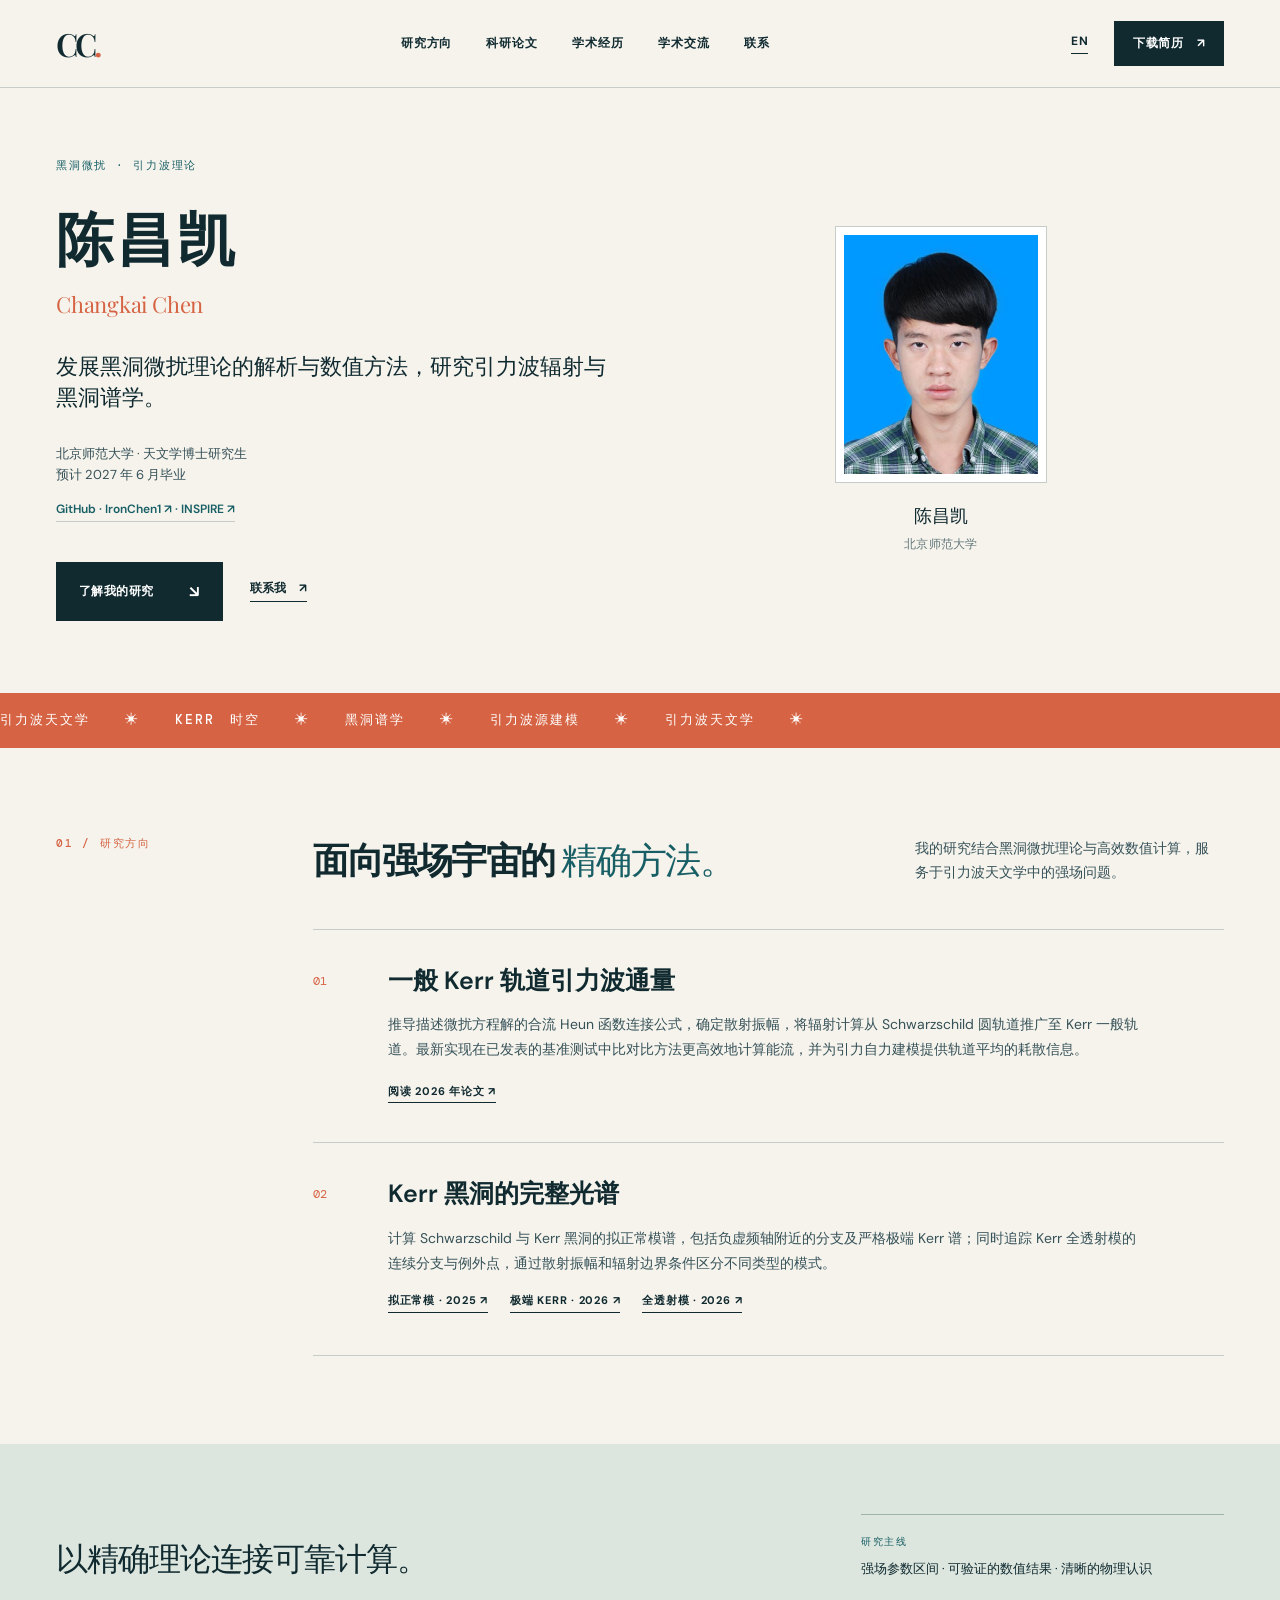
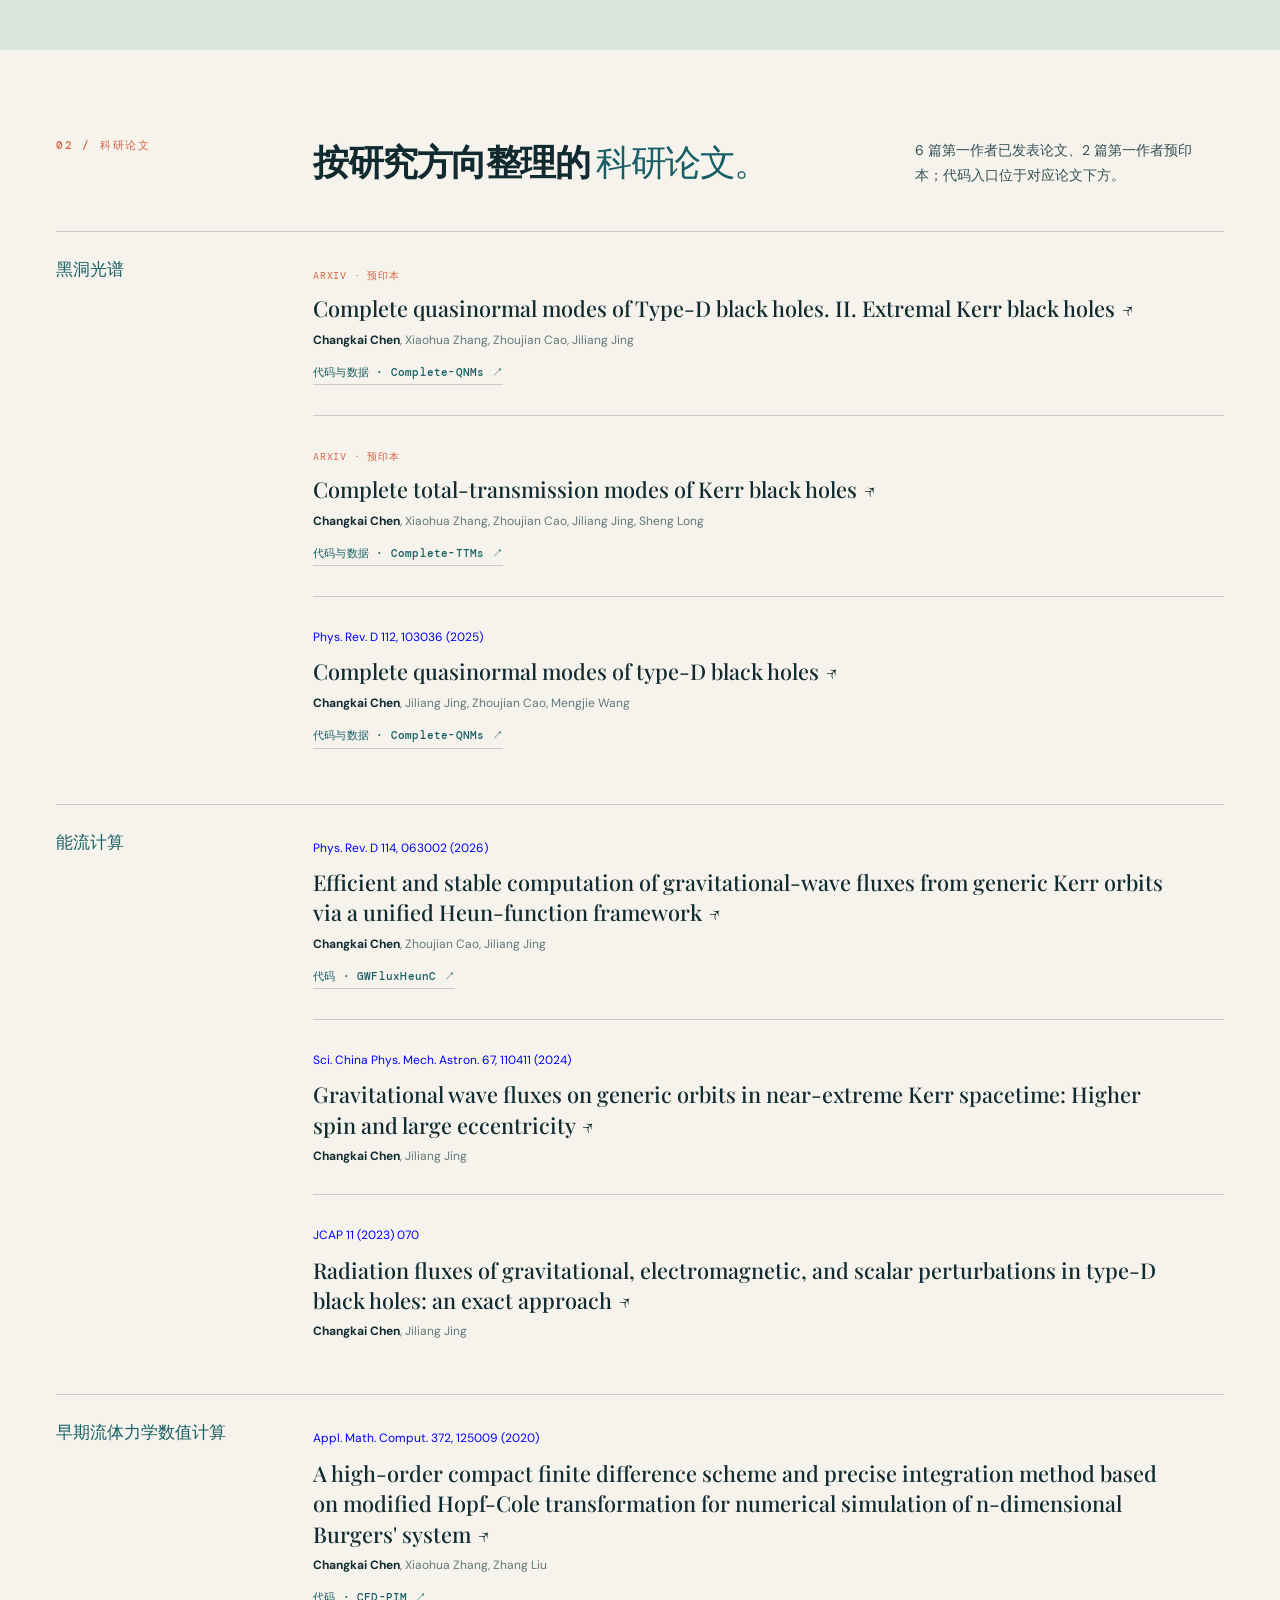
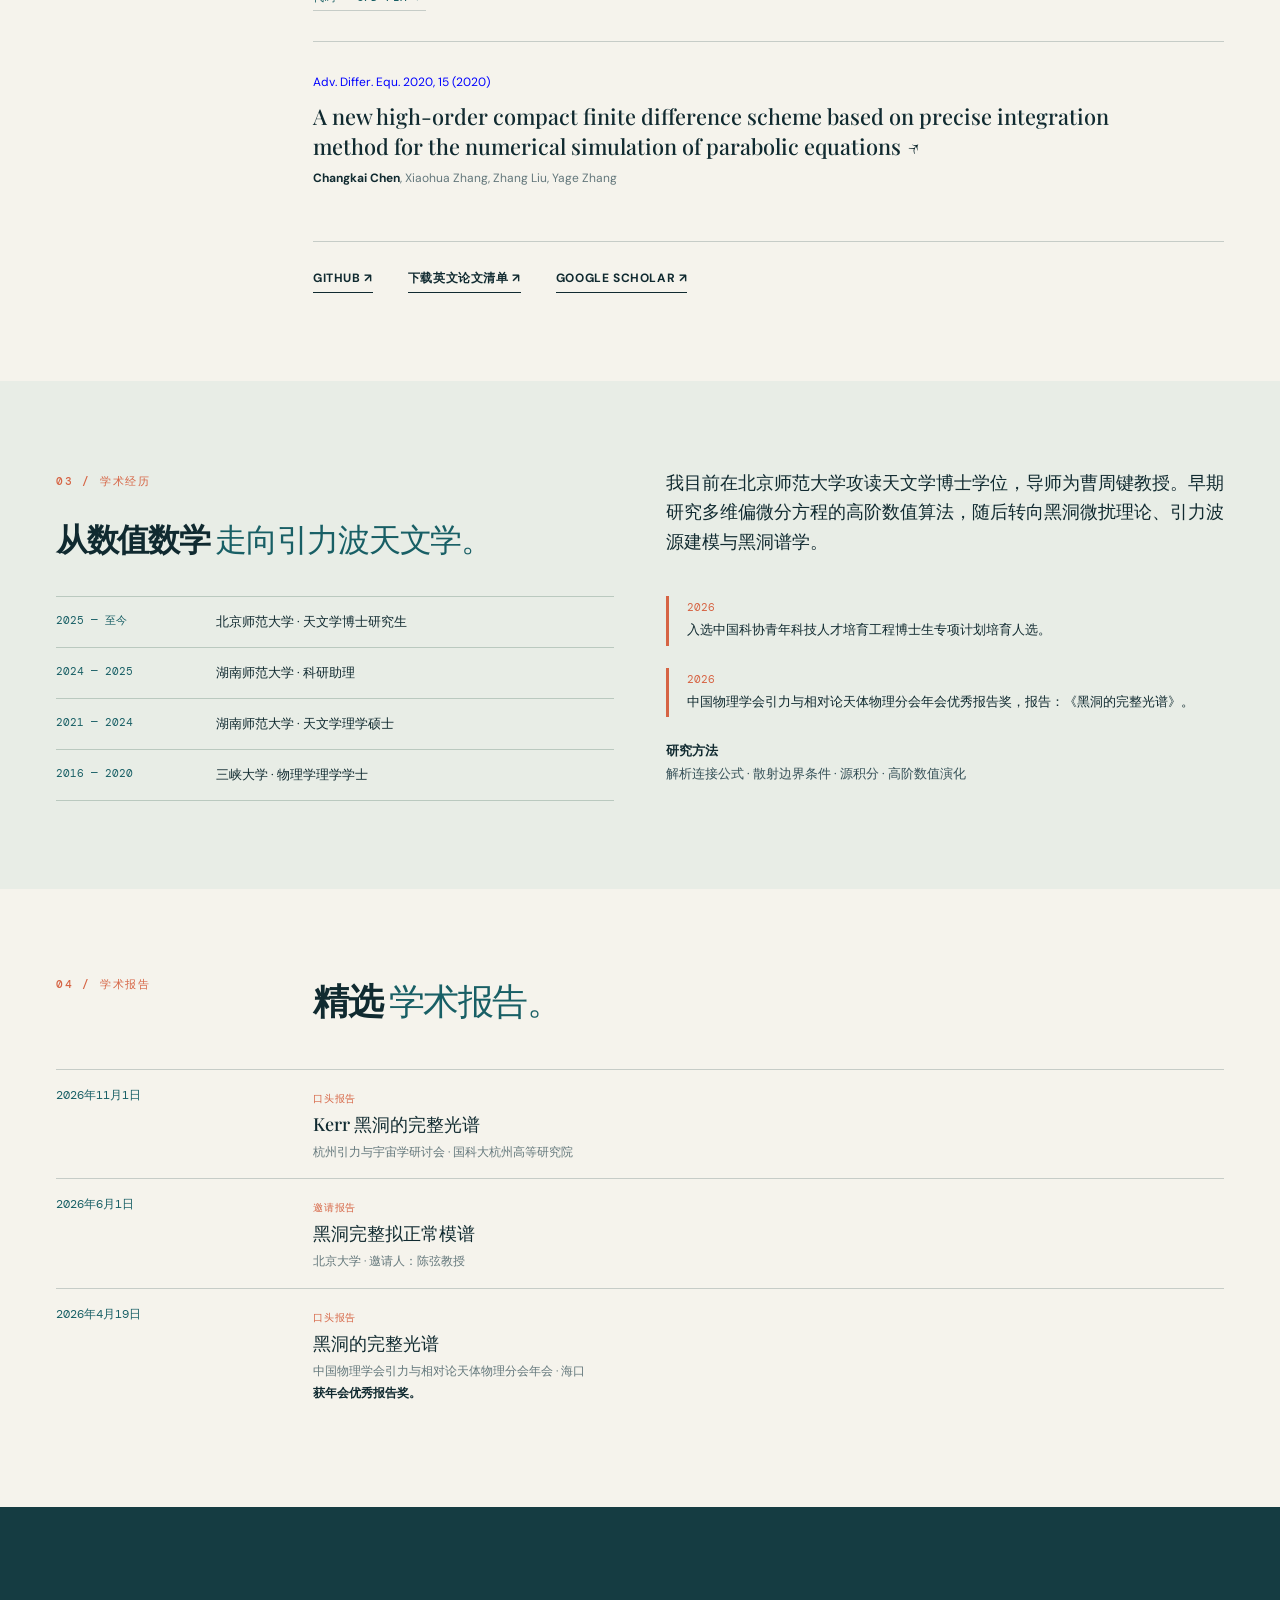
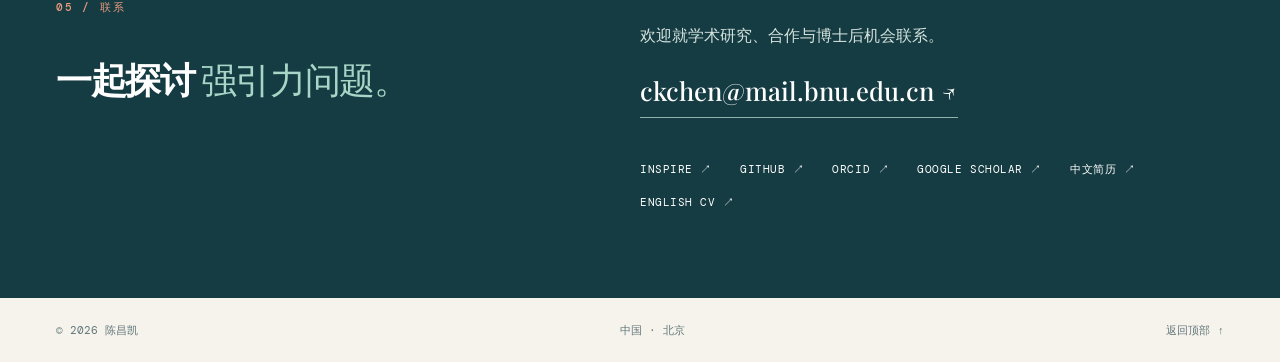
==== commit 0c384175: "Combine spectroscopy research and remove current-work section" ====
--- a/zh.html
+++ b/zh.html
@@ -6,7 +6,7 @@
   <title>陈昌凯 · 黑洞微扰与引力波研究</title>
   <link rel="canonical" href="https://ironchen1.github.io/zh.html">
   <link rel="alternate" hreflang="en" href="https://ironchen1.github.io/">
-  <link rel="stylesheet" href="styles.css?v=20261113b">
+  <link rel="stylesheet" href="styles.css?v=20261113c">
 </head>
 <body class="zh">
   <a class="skip" href="#main">跳转到正文</a>
@@ -14,7 +14,7 @@
   <main id="main">
     <section class="hero wrap" id="top"><div class="hero-copy"><p class="lead-line">黑洞微扰 · 引力波理论</p><h1>陈昌凯<span class="han-name">Changkai Chen</span></h1><p class="hero-intro">发展黑洞微扰理论的解析与数值方法，研究引力波辐射与黑洞谱学。</p><p class="hero-position">北京师范大学 · 天文学博士研究生<br>预计 2027 年 6 月毕业</p><div class="profile-github"><a href="https://github.com/IronChen1" target="_blank" rel="noopener noreferrer">GitHub · IronChen1 <span aria-hidden="true">↗</span></a><span aria-hidden="true"> · </span><a href="https://inspirehep.net/authors/2769419?ui-citation-summary=true" target="_blank" rel="noopener noreferrer">INSPIRE <span aria-hidden="true">↗</span></a></div><div class="hero-links"><a class="button-primary" href="#research">了解我的研究 <span aria-hidden="true">↘</span></a><a class="text-link" href="mailto:ckchen@mail.bnu.edu.cn">联系我 <span aria-hidden="true">↗</span></a></div></div><figure class="hero-visual"><div class="portrait-frame"><img src="assets/photo.jpg" alt="陈昌凯" width="358" height="441"></div><figcaption class="visual-note">陈昌凯<span>北京师范大学</span></figcaption></figure></section>
     <div class="marquee" aria-hidden="true"><div>引力波天文学 <span>✳</span> KERR 时空 <span>✳</span> 黑洞谱学 <span>✳</span> 引力波源建模 <span>✳</span> 引力波天文学 <span>✳</span></div></div>
-    <section class="section research wrap" id="research"><div class="section-head"><span class="index">01 / 研究方向</span><h2>面向强场宇宙的 <em>精确方法。</em></h2><p>我的研究结合黑洞微扰理论与高效数值计算，服务于引力波天文学中的强场问题。</p></div><div class="research-list"><article class="research-item"><span class="item-no">01</span><div><h3>一般 Kerr 轨道引力波通量</h3><p>推导描述微扰方程解的合流 Heun 函数连接公式，确定散射振幅，将辐射计算从 Schwarzschild 圆轨道推广至 Kerr 一般轨道。最新实现在已发表的基准测试中比对比方法更高效地计算能流，并为引力自力建模提供轨道平均的耗散信息。</p><a href="https://doi.org/10.1103/nngm-dhpl" target="_blank" rel="noopener noreferrer">阅读 2026 年论文 ↗</a></div></article><article class="research-item"><span class="item-no">02</span><div><h3>黑洞拟正常模与散射</h3><p>计算 Schwarzschild 与 Kerr 黑洞的拟正常模谱，包括负虚频轴附近的模式分支，并通过散射振幅与辐射边界条件区分不同谱解。近期工作将计算拓展至严格极端 Kerr 黑洞。</p><a href="https://doi.org/10.1103/f8m8-vr4l" target="_blank" rel="noopener noreferrer">阅读 2025 年论文 ↗</a> <span aria-hidden="true"> · </span><a href="https://arxiv.org/abs/2610.39095" target="_blank" rel="noopener noreferrer">阅读 2026 年预印本 ↗</a></div></article><article class="research-item"><span class="item-no">03</span><div><h3>全透射模与例外点</h3><p>追踪反射振幅为零的 Kerr 全透射模连续分支，研究模式合并形成的例外点。全透射模与拟正常模的边界条件不同，两类计算共同刻画黑洞的散射与谱结构。</p><a href="https://arxiv.org/abs/2609.39609" target="_blank" rel="noopener noreferrer">阅读预印本 ↗</a></div></article><article class="research-item"><span class="item-no">04</span><div><h3>目前的研究</h3><p>正在完成 Reissner–Nordström 与 Kerr–Newman 黑洞拟正常模谱的研究论文，重点研究虚频轴附近的模式分支及其随电荷、自旋变化的连续演化。同时发展极端质量比旋近的高效时域计算方法，并研究如何利用谱信息构建振铃波形。</p></div></article></div></section>
+    <section class="section research wrap" id="research"><div class="section-head"><span class="index">01 / 研究方向</span><h2>面向强场宇宙的 <em>精确方法。</em></h2><p>我的研究结合黑洞微扰理论与高效数值计算，服务于引力波天文学中的强场问题。</p></div><div class="research-list"><article class="research-item"><span class="item-no">01</span><div><h3>一般 Kerr 轨道引力波通量</h3><p>推导描述微扰方程解的合流 Heun 函数连接公式，确定散射振幅，将辐射计算从 Schwarzschild 圆轨道推广至 Kerr 一般轨道。最新实现在已发表的基准测试中比对比方法更高效地计算能流，并为引力自力建模提供轨道平均的耗散信息。</p><a href="https://doi.org/10.1103/nngm-dhpl" target="_blank" rel="noopener noreferrer">阅读 2026 年论文 ↗</a></div></article><article class="research-item"><span class="item-no">02</span><div><h3>Kerr 黑洞的完整光谱</h3><p>计算 Schwarzschild 与 Kerr 黑洞的拟正常模谱，包括负虚频轴附近的分支及严格极端 Kerr 谱；同时追踪 Kerr 全透射模的连续分支与例外点，通过散射振幅和辐射边界条件区分不同类型的模式。</p><div class="research-links"><a href="https://doi.org/10.1103/f8m8-vr4l" target="_blank" rel="noopener noreferrer">拟正常模 · 2025 <span aria-hidden="true">↗</span></a><a href="https://arxiv.org/abs/2610.39095" target="_blank" rel="noopener noreferrer">极端 Kerr · 2026 <span aria-hidden="true">↗</span></a><a href="https://arxiv.org/abs/2609.39609" target="_blank" rel="noopener noreferrer">全透射模 · 2026 <span aria-hidden="true">↗</span></a></div></div></article></div></section>
     <section class="feature-band"><div class="wrap feature-inner"><p class="feature-quote">以精确理论连接可靠计算。</p><div><span>研究主线</span><p>强场参数区间 · 可验证的数值结果 · 清晰的物理认识</p></div></div></section>
     <section class="section pubs wrap" id="publications">
       <div class="section-head"><span class="index">02 / 科研论文</span><h2>按研究方向整理的 <em>科研论文。</em></h2><p>6 篇第一作者已发表论文、2 篇第一作者预印本；代码入口位于对应论文下方。</p></div>
--- a/styles.css
+++ b/styles.css
@@ -38,3 +38,5 @@
 .pub-category>span{font:500 17px/1.5 var(--sans);padding-right:24px;overflow-wrap:break-word}
 #talks .pub-year{padding:16px 0}#talks .pubs-in-year article{padding:0}#talks .pubs-in-year h3{font-size:18px;margin:5px 0 6px}#talks .pubs-in-year p{line-height:1.6;margin-top:3px}
 @media(max-width:720px){.pub-category{grid-template-columns:1fr;gap:14px}.pub-category>span{font-size:17px;padding-right:0}}
+
+.research-links{display:flex;flex-wrap:wrap;gap:14px 22px;align-items:baseline}
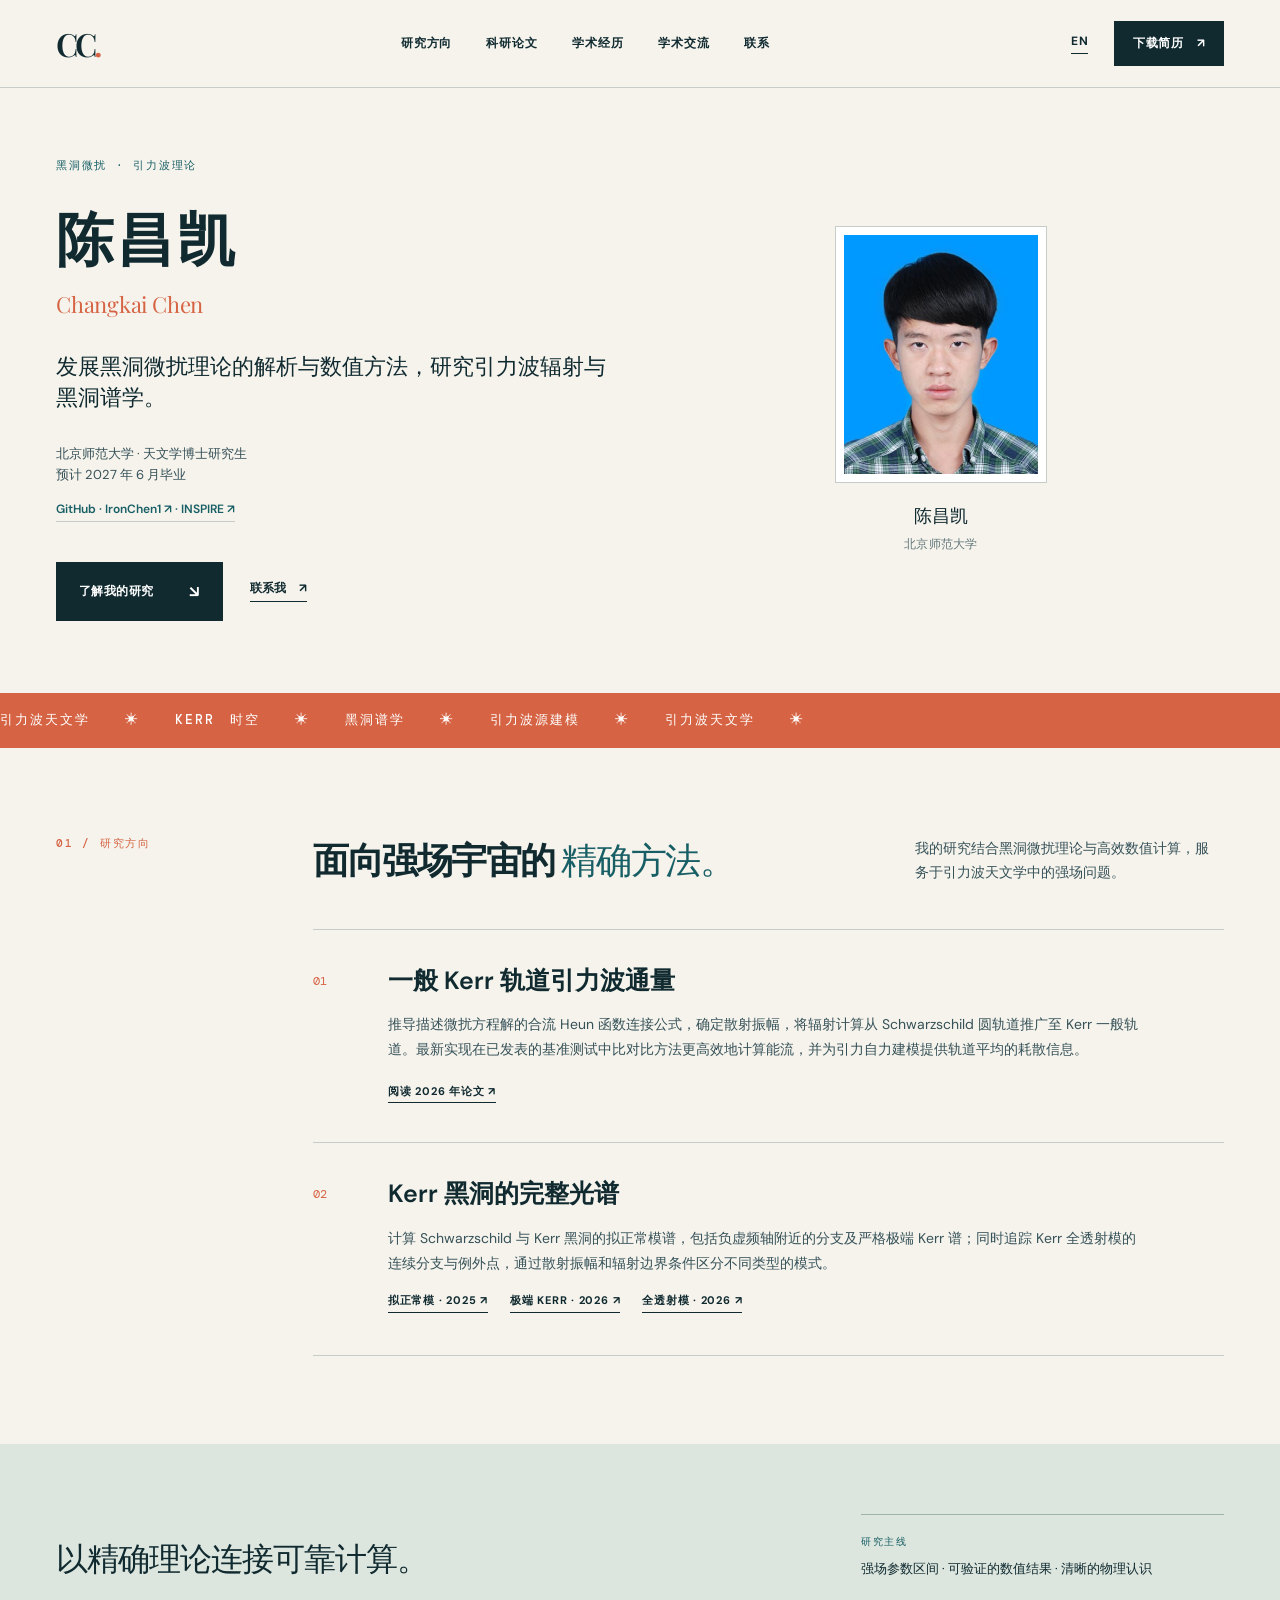
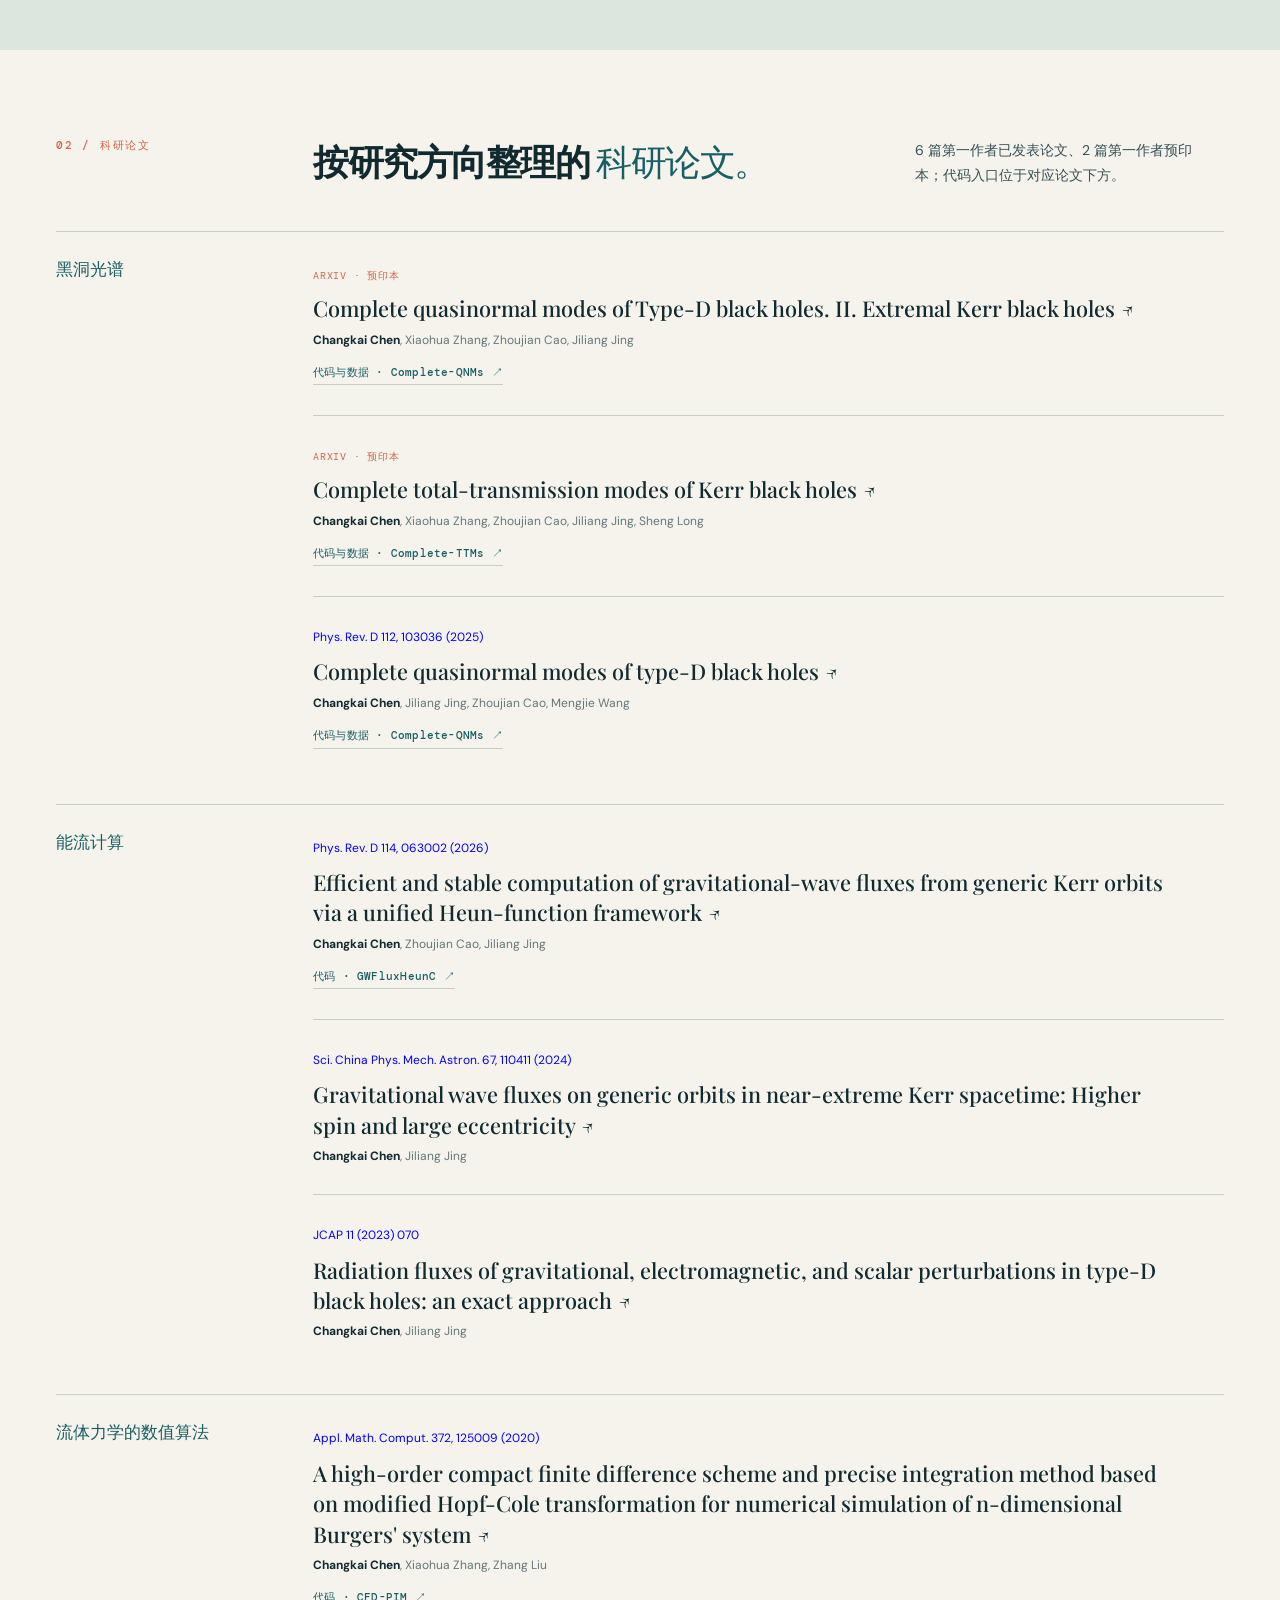
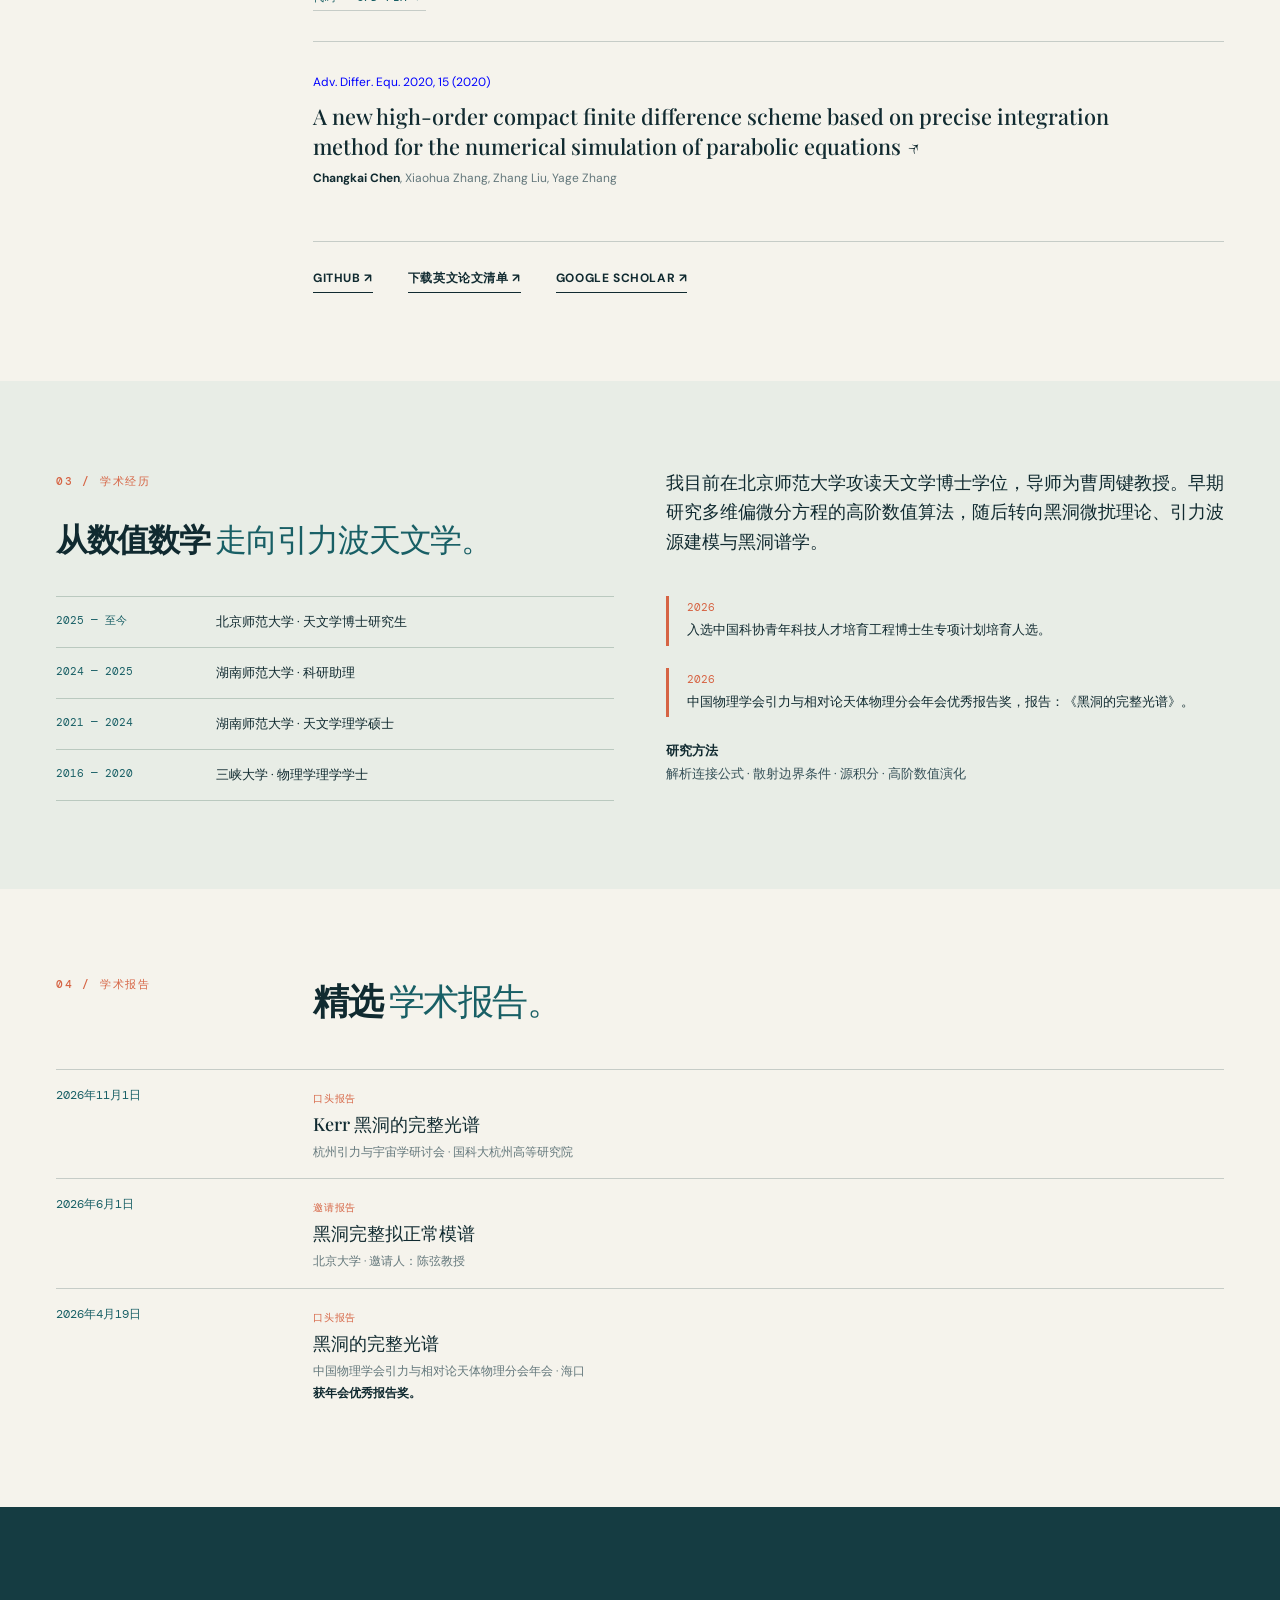
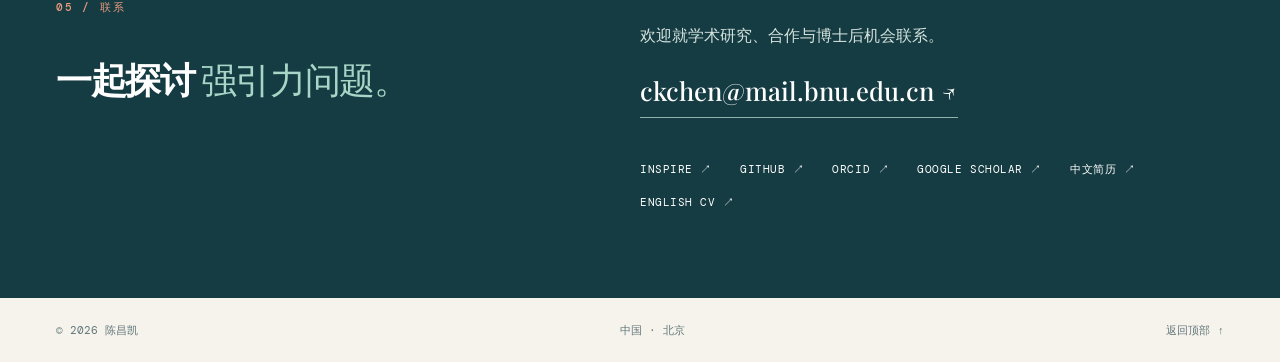
==== commit 0c2e16a2: "Rename fluid dynamics publication category" ====
--- a/zh.html
+++ b/zh.html
@@ -20,7 +20,7 @@
       <div class="section-head"><span class="index">02 / 科研论文</span><h2>按研究方向整理的 <em>科研论文。</em></h2><p>6 篇第一作者已发表论文、2 篇第一作者预印本；代码入口位于对应论文下方。</p></div>
       <div class="pub-year pub-category"><span>黑洞光谱</span><div class="pubs-in-year"><article><span class="pub-type">arXiv · 预印本</span><h3><a href="https://arxiv.org/abs/2610.39095" target="_blank" rel="noopener noreferrer">Complete quasinormal modes of Type-D black holes. II. Extremal Kerr black holes ↗</a></h3><p><strong>Changkai Chen</strong>, Xiaohua Zhang, Zhoujian Cao, Jiliang Jing</p><div class="paper-resources"><a href="https://github.com/IronChen1/Complete-QNMs" target="_blank" rel="noopener noreferrer">代码与数据 · Complete-QNMs <span aria-hidden="true">↗</span></a></div></article><article><span class="pub-type">arXiv · 预印本</span><h3><a href="https://arxiv.org/abs/2609.39609" target="_blank" rel="noopener noreferrer">Complete total-transmission modes of Kerr black holes ↗</a></h3><p><strong>Changkai Chen</strong>, Xiaohua Zhang, Zhoujian Cao, Jiliang Jing, Sheng Long</p><div class="paper-resources"><a href="https://github.com/IronChen1/Complete-TTMs" target="_blank" rel="noopener noreferrer">代码与数据 · Complete-TTMs <span aria-hidden="true">↗</span></a></div></article><article><a class="journal-citation" href="https://doi.org/10.1103/f8m8-vr4l" target="_blank" rel="noopener noreferrer">Phys. Rev. D 112, 103036 (2025)</a><h3><a href="https://doi.org/10.1103/f8m8-vr4l" target="_blank" rel="noopener noreferrer">Complete quasinormal modes of type-D black holes ↗</a></h3><p><strong>Changkai Chen</strong>, Jiliang Jing, Zhoujian Cao, Mengjie Wang</p><div class="paper-resources"><a href="https://github.com/IronChen1/Complete-QNMs" target="_blank" rel="noopener noreferrer">代码与数据 · Complete-QNMs <span aria-hidden="true">↗</span></a></div></article></div></div>
       <div class="pub-year pub-category"><span>能流计算</span><div class="pubs-in-year"><article><a class="journal-citation" href="https://doi.org/10.1103/nngm-dhpl" target="_blank" rel="noopener noreferrer">Phys. Rev. D 114, 063002 (2026)</a><h3><a href="https://doi.org/10.1103/nngm-dhpl" target="_blank" rel="noopener noreferrer">Efficient and stable computation of gravitational-wave fluxes from generic Kerr orbits via a unified Heun-function framework ↗</a></h3><p><strong>Changkai Chen</strong>, Zhoujian Cao, Jiliang Jing</p><div class="paper-resources"><a href="https://github.com/IronChen1/GWFluxHeunC" target="_blank" rel="noopener noreferrer">代码 · GWFluxHeunC <span aria-hidden="true">↗</span></a></div></article><article><a class="journal-citation" href="https://doi.org/10.1007/s11433-024-2431-0" target="_blank" rel="noopener noreferrer">Sci. China Phys. Mech. Astron. 67, 110411 (2024)</a><h3><a href="https://doi.org/10.1007/s11433-024-2431-0" target="_blank" rel="noopener noreferrer">Gravitational wave fluxes on generic orbits in near-extreme Kerr spacetime: Higher spin and large eccentricity ↗</a></h3><p><strong>Changkai Chen</strong>, Jiliang Jing</p></article><article><a class="journal-citation" href="https://doi.org/10.1088/1475-7516/2023/11/070" target="_blank" rel="noopener noreferrer">JCAP 11 (2023) 070</a><h3><a href="https://doi.org/10.1088/1475-7516/2023/11/070" target="_blank" rel="noopener noreferrer">Radiation fluxes of gravitational, electromagnetic, and scalar perturbations in type-D black holes: an exact approach ↗</a></h3><p><strong>Changkai Chen</strong>, Jiliang Jing</p></article></div></div>
-      <div class="pub-year pub-category"><span>早期流体力学数值计算</span><div class="pubs-in-year"><article><a class="journal-citation" href="https://doi.org/10.1016/j.amc.2019.125009" target="_blank" rel="noopener noreferrer">Appl. Math. Comput. 372, 125009 (2020)</a><h3><a href="https://doi.org/10.1016/j.amc.2019.125009" target="_blank" rel="noopener noreferrer">A high-order compact finite difference scheme and precise integration method based on modified Hopf-Cole transformation for numerical simulation of n-dimensional Burgers' system ↗</a></h3><p><strong>Changkai Chen</strong>, Xiaohua Zhang, Zhang Liu</p><div class="paper-resources"><a href="https://github.com/LzEfreet/CFD-PIM" target="_blank" rel="noopener noreferrer">代码 · CFD-PIM <span aria-hidden="true">↗</span></a></div></article><article><a class="journal-citation" href="https://doi.org/10.1186/s13662-019-2484-7" target="_blank" rel="noopener noreferrer">Adv. Differ. Equ. 2020, 15 (2020)</a><h3><a href="https://doi.org/10.1186/s13662-019-2484-7" target="_blank" rel="noopener noreferrer">A new high-order compact finite difference scheme based on precise integration method for the numerical simulation of parabolic equations ↗</a></h3><p><strong>Changkai Chen</strong>, Xiaohua Zhang, Zhang Liu, Yage Zhang</p></article></div></div>
+      <div class="pub-year pub-category"><span>流体力学的数值算法</span><div class="pubs-in-year"><article><a class="journal-citation" href="https://doi.org/10.1016/j.amc.2019.125009" target="_blank" rel="noopener noreferrer">Appl. Math. Comput. 372, 125009 (2020)</a><h3><a href="https://doi.org/10.1016/j.amc.2019.125009" target="_blank" rel="noopener noreferrer">A high-order compact finite difference scheme and precise integration method based on modified Hopf-Cole transformation for numerical simulation of n-dimensional Burgers' system ↗</a></h3><p><strong>Changkai Chen</strong>, Xiaohua Zhang, Zhang Liu</p><div class="paper-resources"><a href="https://github.com/LzEfreet/CFD-PIM" target="_blank" rel="noopener noreferrer">代码 · CFD-PIM <span aria-hidden="true">↗</span></a></div></article><article><a class="journal-citation" href="https://doi.org/10.1186/s13662-019-2484-7" target="_blank" rel="noopener noreferrer">Adv. Differ. Equ. 2020, 15 (2020)</a><h3><a href="https://doi.org/10.1186/s13662-019-2484-7" target="_blank" rel="noopener noreferrer">A new high-order compact finite difference scheme based on precise integration method for the numerical simulation of parabolic equations ↗</a></h3><p><strong>Changkai Chen</strong>, Xiaohua Zhang, Zhang Liu, Yage Zhang</p></article></div></div>
       <div class="publication-links"><a href="https://github.com/IronChen1" target="_blank" rel="noopener noreferrer">GitHub <span aria-hidden="true">↗</span></a><a href="assets/Publications_Changkai_Chen.pdf" download>下载英文论文清单 ↗</a><a href="https://scholar.google.com/citations?user=2WpuOF4AAAAJ" target="_blank" rel="noopener noreferrer">Google Scholar ↗</a></div>
     </section>
     <section class="section about" id="about"><div class="wrap about-grid"><div class="about-title"><span class="index">03 / 学术经历</span><h2>从数值数学 <em>走向引力波天文学。</em></h2></div><p class="about-intro">我目前在北京师范大学攻读天文学博士学位，导师为曹周键教授。早期研究多维偏微分方程的高阶数值算法，随后转向黑洞微扰理论、引力波源建模与黑洞谱学。</p><div class="timeline"><div><time>2025 — 至今</time><span>北京师范大学 · 天文学博士研究生</span></div><div><time>2024 — 2025</time><span>湖南师范大学 · 科研助理</span></div><div><time>2021 — 2024</time><span>湖南师范大学 · 天文学理学硕士</span></div><div><time>2016 — 2020</time><span>三峡大学 · 物理学理学学士</span></div></div><div class="about-highlights"><p class="award"><span>2026</span> 入选中国科协青年科技人才培育工程博士生专项计划培育人选。</p><p class="award"><span>2026</span> 中国物理学会引力与相对论天体物理分会年会优秀报告奖，报告：《黑洞的完整光谱》。</p><p class="methods"><strong>研究方法</strong><br>解析连接公式 · 散射边界条件 · 源积分 · 高阶数值演化</p></div></div></section>
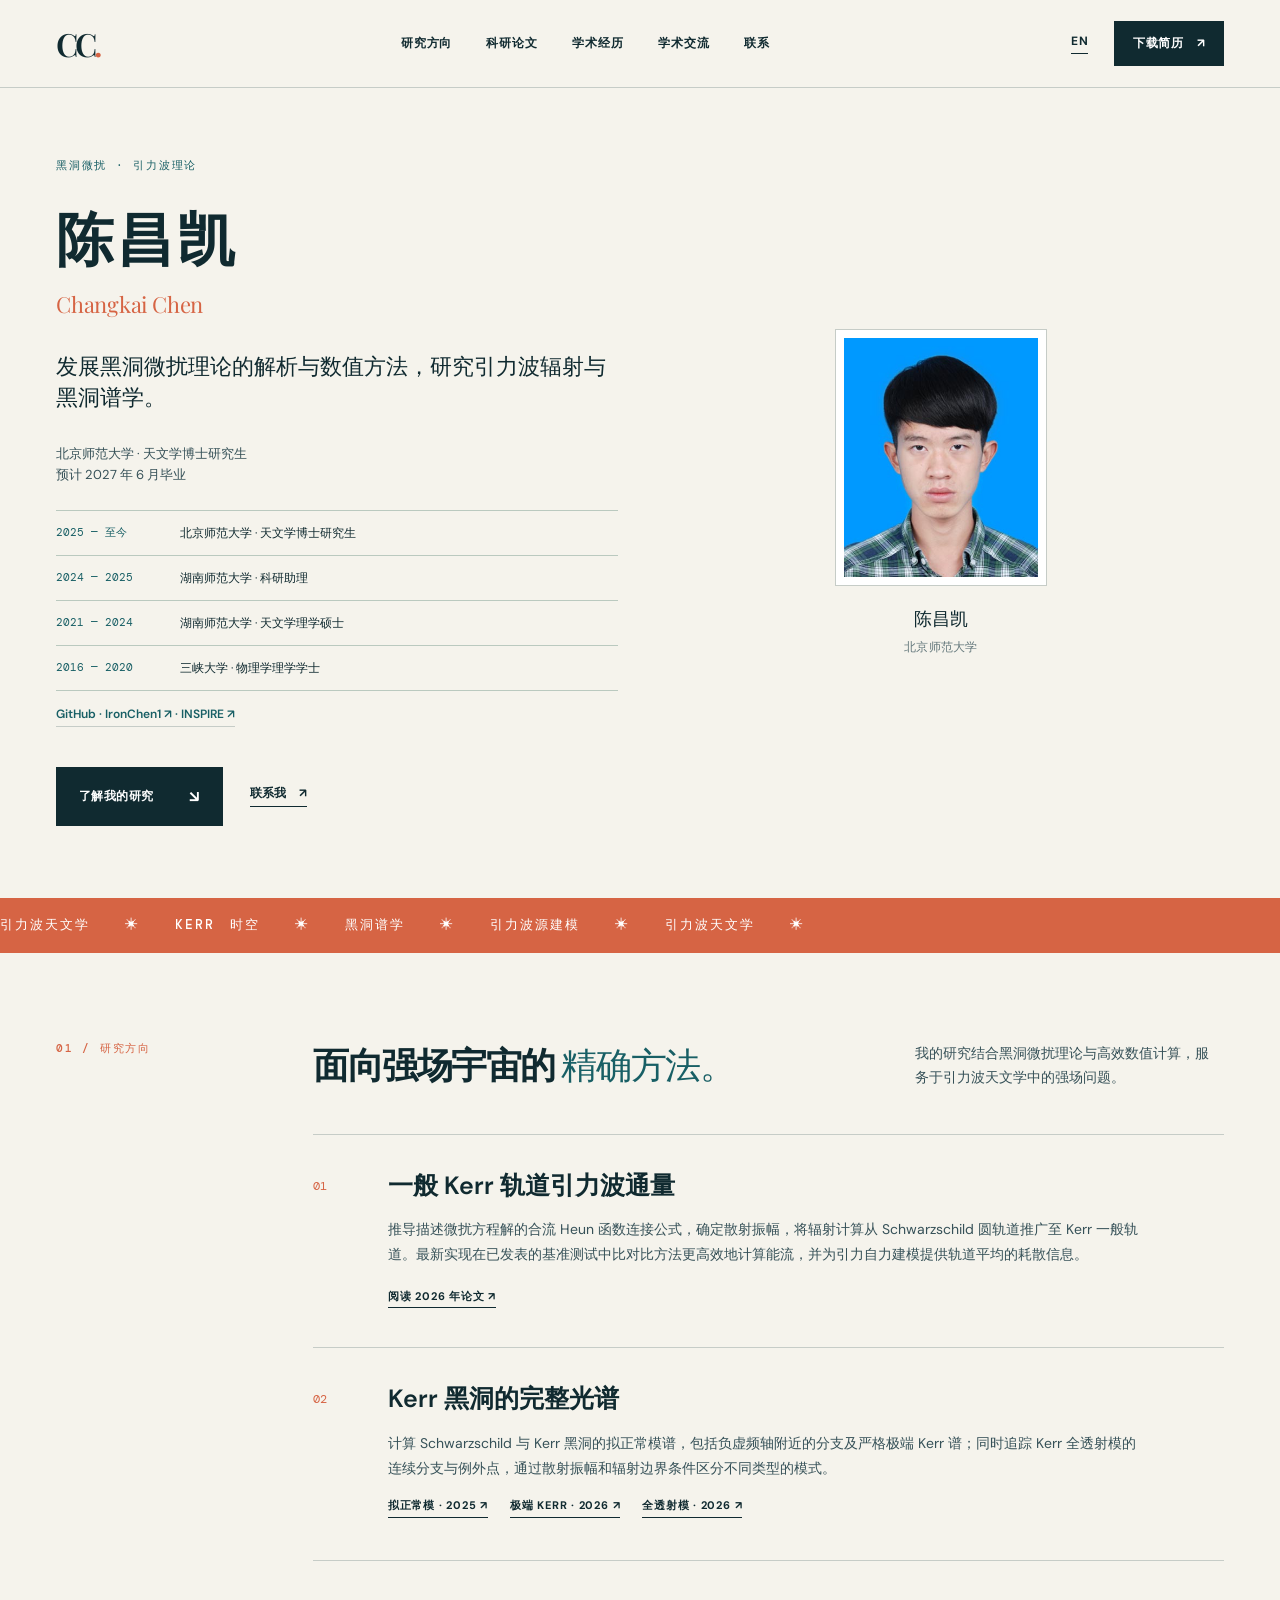
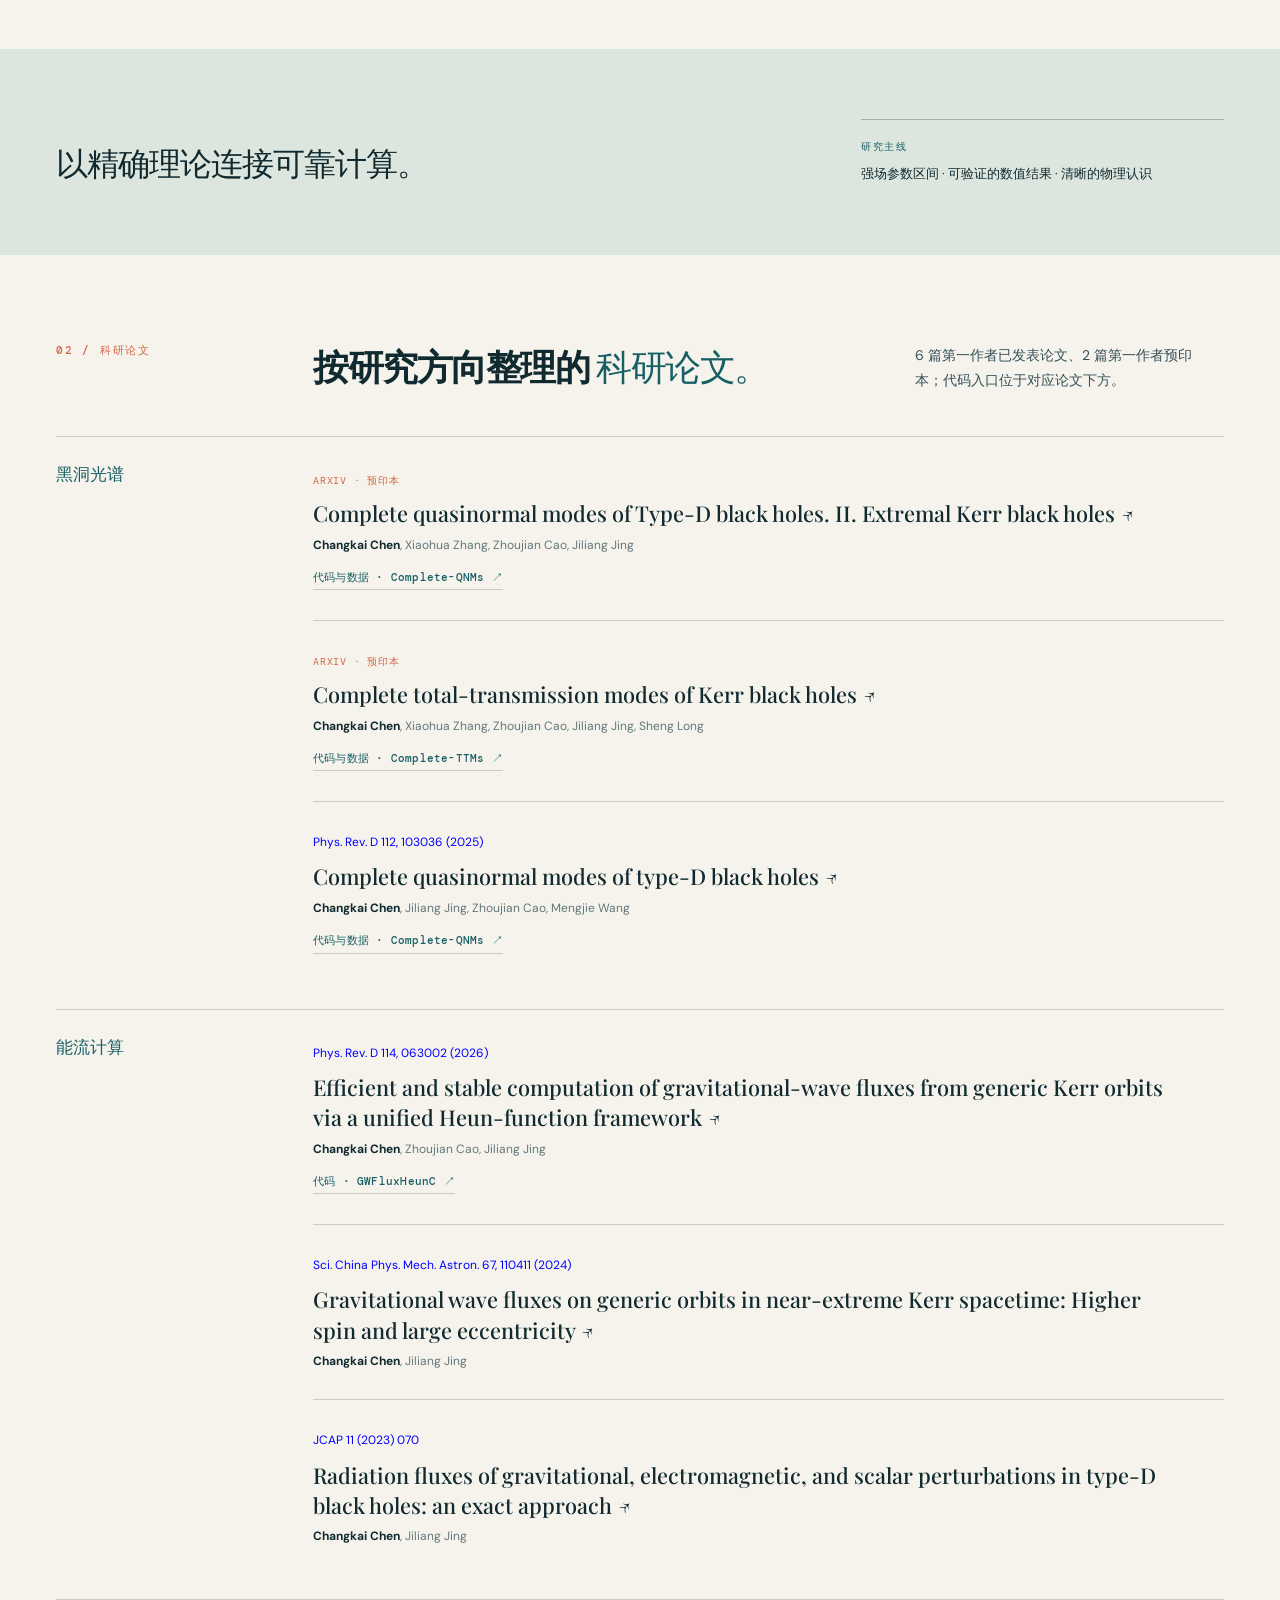
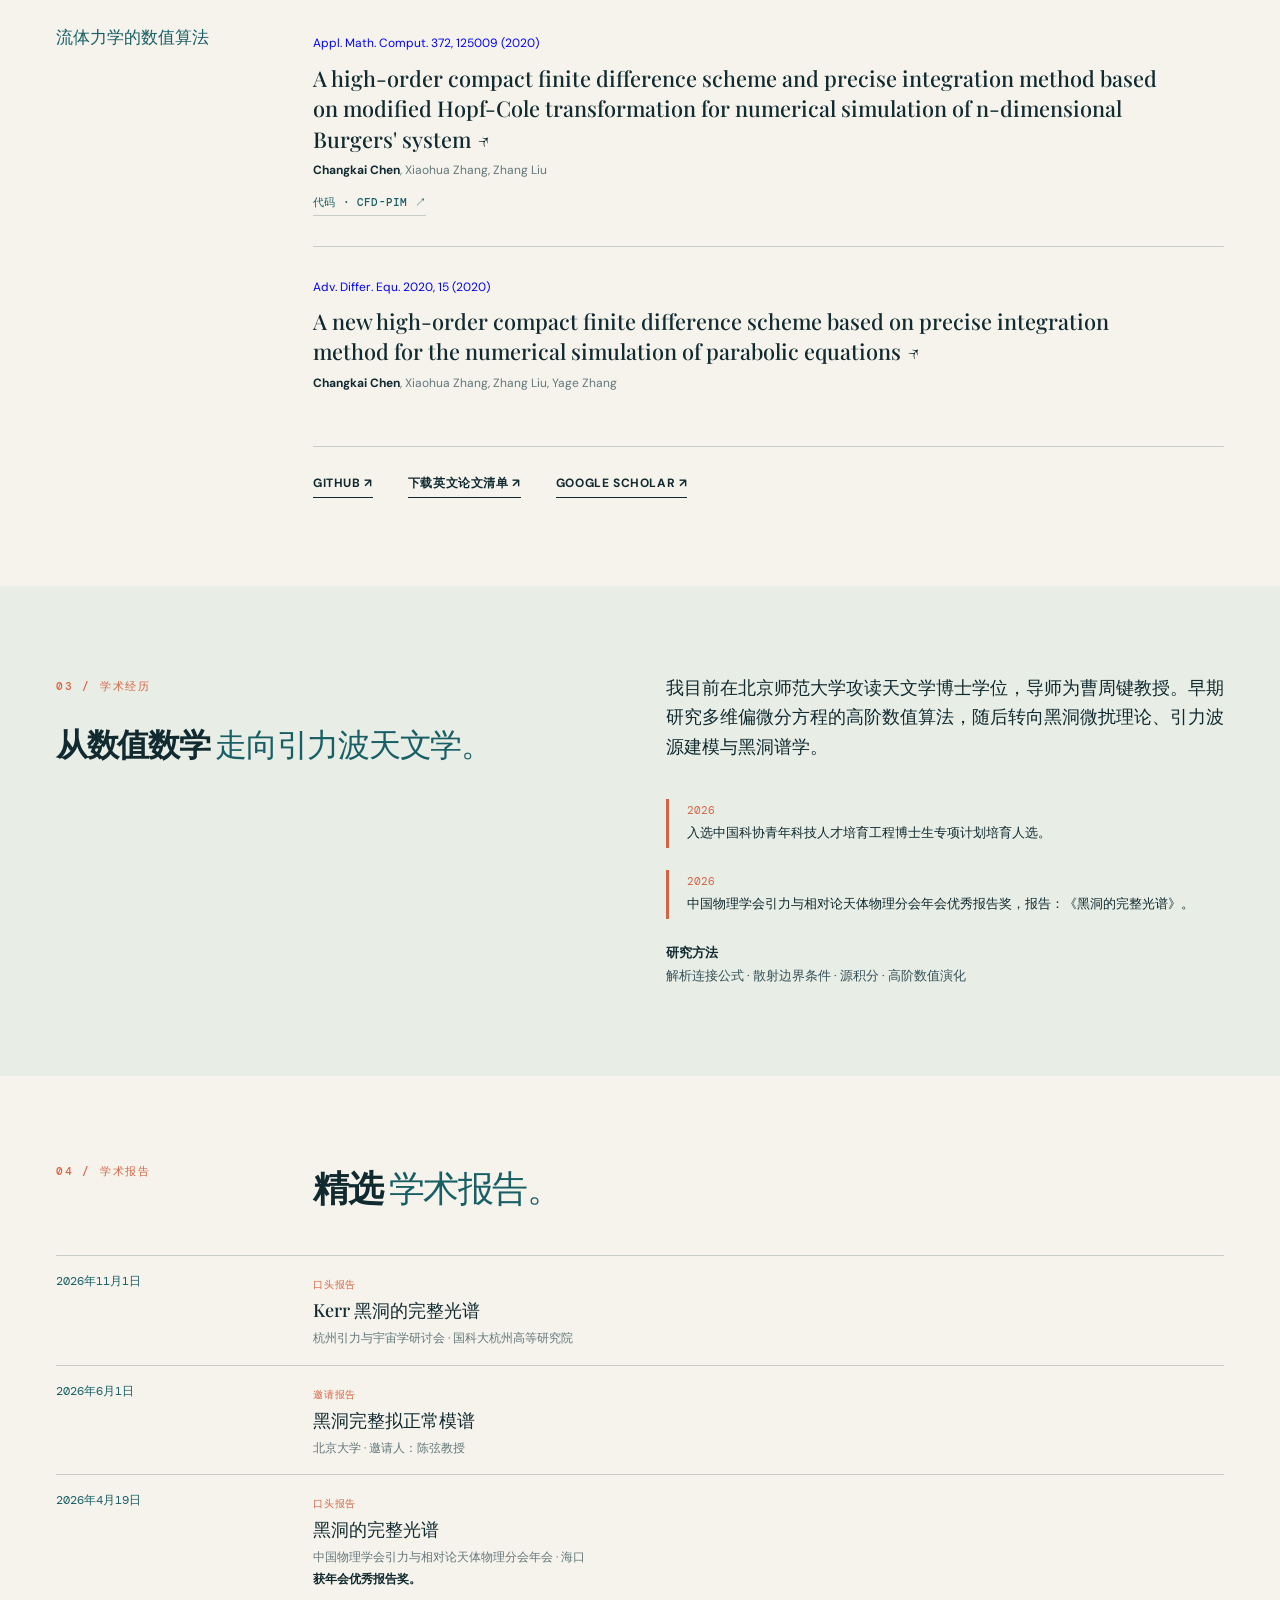
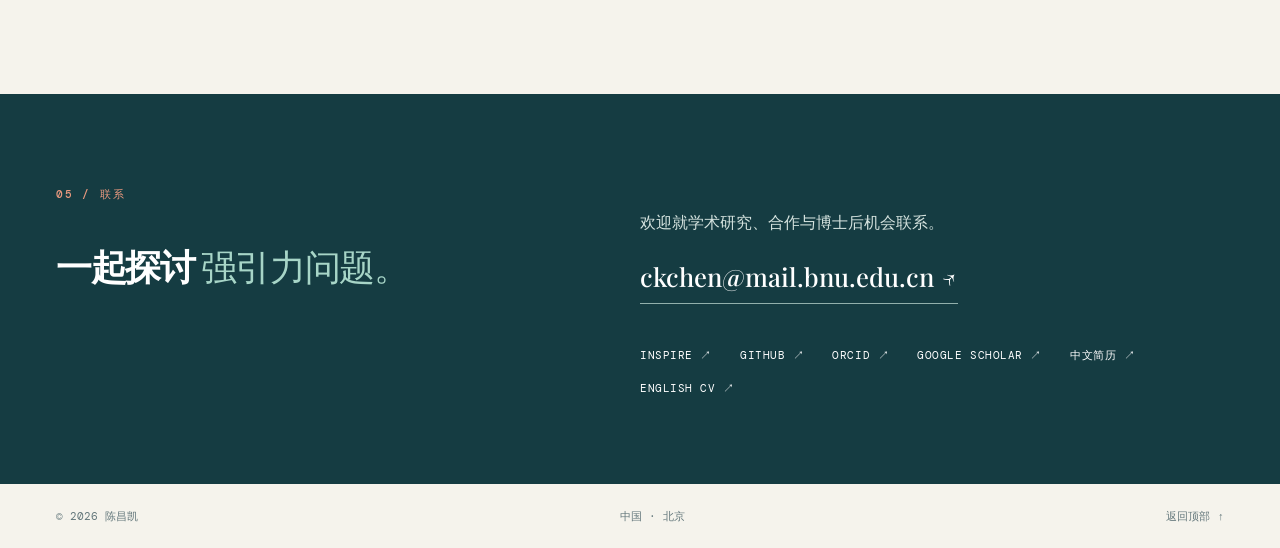
==== commit 2438a0ea: "Move education and appointments beside the homepage portrait" ====
--- a/zh.html
+++ b/zh.html
@@ -6,13 +6,13 @@
   <title>陈昌凯 · 黑洞微扰与引力波研究</title>
   <link rel="canonical" href="https://ironchen1.github.io/zh.html">
   <link rel="alternate" hreflang="en" href="https://ironchen1.github.io/">
-  <link rel="stylesheet" href="styles.css?v=20261113c">
+  <link rel="stylesheet" href="styles.css?v=20261113d">
 </head>
 <body class="zh">
   <a class="skip" href="#main">跳转到正文</a>
   <header class="site-header"><a class="brand" href="#top" aria-label="陈昌凯，首页">CC<span class="brand-dot">.</span></a><nav aria-label="主导航"><a href="#research">研究方向</a><a href="#publications">科研论文</a><a href="#about">学术经历</a><a href="#talks">学术交流</a><a href="#contact">联系</a></nav><div class="header-actions"><a class="lang" href="index.html" lang="en">EN</a><a class="header-cv" href="assets/CV_Changkai_Chen_CN_University.pdf" download>下载简历 <span aria-hidden="true">↗</span></a></div></header>
   <main id="main">
-    <section class="hero wrap" id="top"><div class="hero-copy"><p class="lead-line">黑洞微扰 · 引力波理论</p><h1>陈昌凯<span class="han-name">Changkai Chen</span></h1><p class="hero-intro">发展黑洞微扰理论的解析与数值方法，研究引力波辐射与黑洞谱学。</p><p class="hero-position">北京师范大学 · 天文学博士研究生<br>预计 2027 年 6 月毕业</p><div class="profile-github"><a href="https://github.com/IronChen1" target="_blank" rel="noopener noreferrer">GitHub · IronChen1 <span aria-hidden="true">↗</span></a><span aria-hidden="true"> · </span><a href="https://inspirehep.net/authors/2769419?ui-citation-summary=true" target="_blank" rel="noopener noreferrer">INSPIRE <span aria-hidden="true">↗</span></a></div><div class="hero-links"><a class="button-primary" href="#research">了解我的研究 <span aria-hidden="true">↘</span></a><a class="text-link" href="mailto:ckchen@mail.bnu.edu.cn">联系我 <span aria-hidden="true">↗</span></a></div></div><figure class="hero-visual"><div class="portrait-frame"><img src="assets/photo.jpg" alt="陈昌凯" width="358" height="441"></div><figcaption class="visual-note">陈昌凯<span>北京师范大学</span></figcaption></figure></section>
+    <section class="hero wrap" id="top"><div class="hero-copy"><p class="lead-line">黑洞微扰 · 引力波理论</p><h1>陈昌凯<span class="han-name">Changkai Chen</span></h1><p class="hero-intro">发展黑洞微扰理论的解析与数值方法，研究引力波辐射与黑洞谱学。</p><p class="hero-position">北京师范大学 · 天文学博士研究生<br>预计 2027 年 6 月毕业</p><div class="timeline hero-timeline"><div><time>2025 — 至今</time><span>北京师范大学 · 天文学博士研究生</span></div><div><time>2024 — 2025</time><span>湖南师范大学 · 科研助理</span></div><div><time>2021 — 2024</time><span>湖南师范大学 · 天文学理学硕士</span></div><div><time>2016 — 2020</time><span>三峡大学 · 物理学理学学士</span></div></div><div class="profile-github"><a href="https://github.com/IronChen1" target="_blank" rel="noopener noreferrer">GitHub · IronChen1 <span aria-hidden="true">↗</span></a><span aria-hidden="true"> · </span><a href="https://inspirehep.net/authors/2769419?ui-citation-summary=true" target="_blank" rel="noopener noreferrer">INSPIRE <span aria-hidden="true">↗</span></a></div><div class="hero-links"><a class="button-primary" href="#research">了解我的研究 <span aria-hidden="true">↘</span></a><a class="text-link" href="mailto:ckchen@mail.bnu.edu.cn">联系我 <span aria-hidden="true">↗</span></a></div></div><figure class="hero-visual"><div class="portrait-frame"><img src="assets/photo.jpg" alt="陈昌凯" width="358" height="441"></div><figcaption class="visual-note">陈昌凯<span>北京师范大学</span></figcaption></figure></section>
     <div class="marquee" aria-hidden="true"><div>引力波天文学 <span>✳</span> KERR 时空 <span>✳</span> 黑洞谱学 <span>✳</span> 引力波源建模 <span>✳</span> 引力波天文学 <span>✳</span></div></div>
     <section class="section research wrap" id="research"><div class="section-head"><span class="index">01 / 研究方向</span><h2>面向强场宇宙的 <em>精确方法。</em></h2><p>我的研究结合黑洞微扰理论与高效数值计算，服务于引力波天文学中的强场问题。</p></div><div class="research-list"><article class="research-item"><span class="item-no">01</span><div><h3>一般 Kerr 轨道引力波通量</h3><p>推导描述微扰方程解的合流 Heun 函数连接公式，确定散射振幅，将辐射计算从 Schwarzschild 圆轨道推广至 Kerr 一般轨道。最新实现在已发表的基准测试中比对比方法更高效地计算能流，并为引力自力建模提供轨道平均的耗散信息。</p><a href="https://doi.org/10.1103/nngm-dhpl" target="_blank" rel="noopener noreferrer">阅读 2026 年论文 ↗</a></div></article><article class="research-item"><span class="item-no">02</span><div><h3>Kerr 黑洞的完整光谱</h3><p>计算 Schwarzschild 与 Kerr 黑洞的拟正常模谱，包括负虚频轴附近的分支及严格极端 Kerr 谱；同时追踪 Kerr 全透射模的连续分支与例外点，通过散射振幅和辐射边界条件区分不同类型的模式。</p><div class="research-links"><a href="https://doi.org/10.1103/f8m8-vr4l" target="_blank" rel="noopener noreferrer">拟正常模 · 2025 <span aria-hidden="true">↗</span></a><a href="https://arxiv.org/abs/2610.39095" target="_blank" rel="noopener noreferrer">极端 Kerr · 2026 <span aria-hidden="true">↗</span></a><a href="https://arxiv.org/abs/2609.39609" target="_blank" rel="noopener noreferrer">全透射模 · 2026 <span aria-hidden="true">↗</span></a></div></div></article></div></section>
     <section class="feature-band"><div class="wrap feature-inner"><p class="feature-quote">以精确理论连接可靠计算。</p><div><span>研究主线</span><p>强场参数区间 · 可验证的数值结果 · 清晰的物理认识</p></div></div></section>
@@ -23,7 +23,7 @@
       <div class="pub-year pub-category"><span>流体力学的数值算法</span><div class="pubs-in-year"><article><a class="journal-citation" href="https://doi.org/10.1016/j.amc.2019.125009" target="_blank" rel="noopener noreferrer">Appl. Math. Comput. 372, 125009 (2020)</a><h3><a href="https://doi.org/10.1016/j.amc.2019.125009" target="_blank" rel="noopener noreferrer">A high-order compact finite difference scheme and precise integration method based on modified Hopf-Cole transformation for numerical simulation of n-dimensional Burgers' system ↗</a></h3><p><strong>Changkai Chen</strong>, Xiaohua Zhang, Zhang Liu</p><div class="paper-resources"><a href="https://github.com/LzEfreet/CFD-PIM" target="_blank" rel="noopener noreferrer">代码 · CFD-PIM <span aria-hidden="true">↗</span></a></div></article><article><a class="journal-citation" href="https://doi.org/10.1186/s13662-019-2484-7" target="_blank" rel="noopener noreferrer">Adv. Differ. Equ. 2020, 15 (2020)</a><h3><a href="https://doi.org/10.1186/s13662-019-2484-7" target="_blank" rel="noopener noreferrer">A new high-order compact finite difference scheme based on precise integration method for the numerical simulation of parabolic equations ↗</a></h3><p><strong>Changkai Chen</strong>, Xiaohua Zhang, Zhang Liu, Yage Zhang</p></article></div></div>
       <div class="publication-links"><a href="https://github.com/IronChen1" target="_blank" rel="noopener noreferrer">GitHub <span aria-hidden="true">↗</span></a><a href="assets/Publications_Changkai_Chen.pdf" download>下载英文论文清单 ↗</a><a href="https://scholar.google.com/citations?user=2WpuOF4AAAAJ" target="_blank" rel="noopener noreferrer">Google Scholar ↗</a></div>
     </section>
-    <section class="section about" id="about"><div class="wrap about-grid"><div class="about-title"><span class="index">03 / 学术经历</span><h2>从数值数学 <em>走向引力波天文学。</em></h2></div><p class="about-intro">我目前在北京师范大学攻读天文学博士学位，导师为曹周键教授。早期研究多维偏微分方程的高阶数值算法，随后转向黑洞微扰理论、引力波源建模与黑洞谱学。</p><div class="timeline"><div><time>2025 — 至今</time><span>北京师范大学 · 天文学博士研究生</span></div><div><time>2024 — 2025</time><span>湖南师范大学 · 科研助理</span></div><div><time>2021 — 2024</time><span>湖南师范大学 · 天文学理学硕士</span></div><div><time>2016 — 2020</time><span>三峡大学 · 物理学理学学士</span></div></div><div class="about-highlights"><p class="award"><span>2026</span> 入选中国科协青年科技人才培育工程博士生专项计划培育人选。</p><p class="award"><span>2026</span> 中国物理学会引力与相对论天体物理分会年会优秀报告奖，报告：《黑洞的完整光谱》。</p><p class="methods"><strong>研究方法</strong><br>解析连接公式 · 散射边界条件 · 源积分 · 高阶数值演化</p></div></div></section>
+    <section class="section about" id="about"><div class="wrap about-grid"><div class="about-title"><span class="index">03 / 学术经历</span><h2>从数值数学 <em>走向引力波天文学。</em></h2></div><p class="about-intro">我目前在北京师范大学攻读天文学博士学位，导师为曹周键教授。早期研究多维偏微分方程的高阶数值算法，随后转向黑洞微扰理论、引力波源建模与黑洞谱学。</p><div class="about-highlights"><p class="award"><span>2026</span> 入选中国科协青年科技人才培育工程博士生专项计划培育人选。</p><p class="award"><span>2026</span> 中国物理学会引力与相对论天体物理分会年会优秀报告奖，报告：《黑洞的完整光谱》。</p><p class="methods"><strong>研究方法</strong><br>解析连接公式 · 散射边界条件 · 源积分 · 高阶数值演化</p></div></div></section>
     <section class="section pubs wrap" id="talks"><div class="section-head"><span class="index">04 / 学术报告</span><h2>精选 <em>学术报告。</em></h2></div><div class="pub-year"><span>2026年11月1日</span><div class="pubs-in-year"><article><span class="pub-type">口头报告</span><h3>Kerr 黑洞的完整光谱</h3><p>杭州引力与宇宙学研讨会 · 国科大杭州高等研究院</p></article></div></div><div class="pub-year"><span>2026年6月1日</span><div class="pubs-in-year"><article><span class="pub-type">邀请报告</span><h3>黑洞完整拟正常模谱</h3><p>北京大学 · 邀请人：陈弦教授</p></article></div></div><div class="pub-year"><span>2026年4月19日</span><div class="pubs-in-year"><article><span class="pub-type">口头报告</span><h3>黑洞的完整光谱</h3><p>中国物理学会引力与相对论天体物理分会年会 · 海口</p><p><strong>获年会优秀报告奖。</strong></p></article></div></div></section>
     <section class="contact" id="contact"><div class="wrap contact-grid"><div><span class="index">05 / 联系</span><h2>一起探讨 <em>强引力问题。</em></h2></div><div class="contact-side"><p>欢迎就学术研究、合作与博士后机会联系。</p><a class="email" href="mailto:ckchen@mail.bnu.edu.cn">ckchen@mail.bnu.edu.cn ↗</a><div class="contact-links"><a href="https://inspirehep.net/authors/2769419?ui-citation-summary=true" target="_blank" rel="noopener noreferrer">INSPIRE ↗</a><a href="https://github.com/IronChen1" target="_blank" rel="noopener noreferrer">GitHub ↗</a><a href="https://orcid.org/0000-0002-4023-0682" target="_blank" rel="noopener noreferrer">ORCID ↗</a><a href="https://scholar.google.com/citations?user=2WpuOF4AAAAJ" target="_blank" rel="noopener noreferrer">Google Scholar ↗</a><a href="assets/CV_Changkai_Chen_CN_University.pdf" download>中文简历 ↗</a><a href="assets/CV_Changkai_Chen_General.pdf" download>English CV ↗</a></div></div></div></section>
   </main><footer class="footer wrap"><span>© 2026 陈昌凯</span><span>中国 · 北京</span><a href="#top">返回顶部 ↑</a></footer>
--- a/styles.css
+++ b/styles.css
@@ -40,3 +40,8 @@
 @media(max-width:720px){.pub-category{grid-template-columns:1fr;gap:14px}.pub-category>span{font-size:17px;padding-right:0}}
 
 .research-links{display:flex;flex-wrap:wrap;gap:14px 22px;align-items:baseline}
+
+/* Education and appointments sit with the introduction, beside the portrait. */
+.hero-copy .hero-timeline{align-self:stretch;width:100%;margin:24px 0 0}.hero-timeline>div{grid-template-columns:110px minmax(0,1fr);gap:14px;padding:13px 0;font-size:12px;line-height:1.5}.hero-timeline time{line-height:1.6}.about-grid>.about-title{grid-row:span 2}
+@media(max-width:900px){.about-grid>.about-title{grid-row:auto}}
+@media(max-width:480px){.hero-timeline>div{grid-template-columns:98px minmax(0,1fr);gap:12px}}
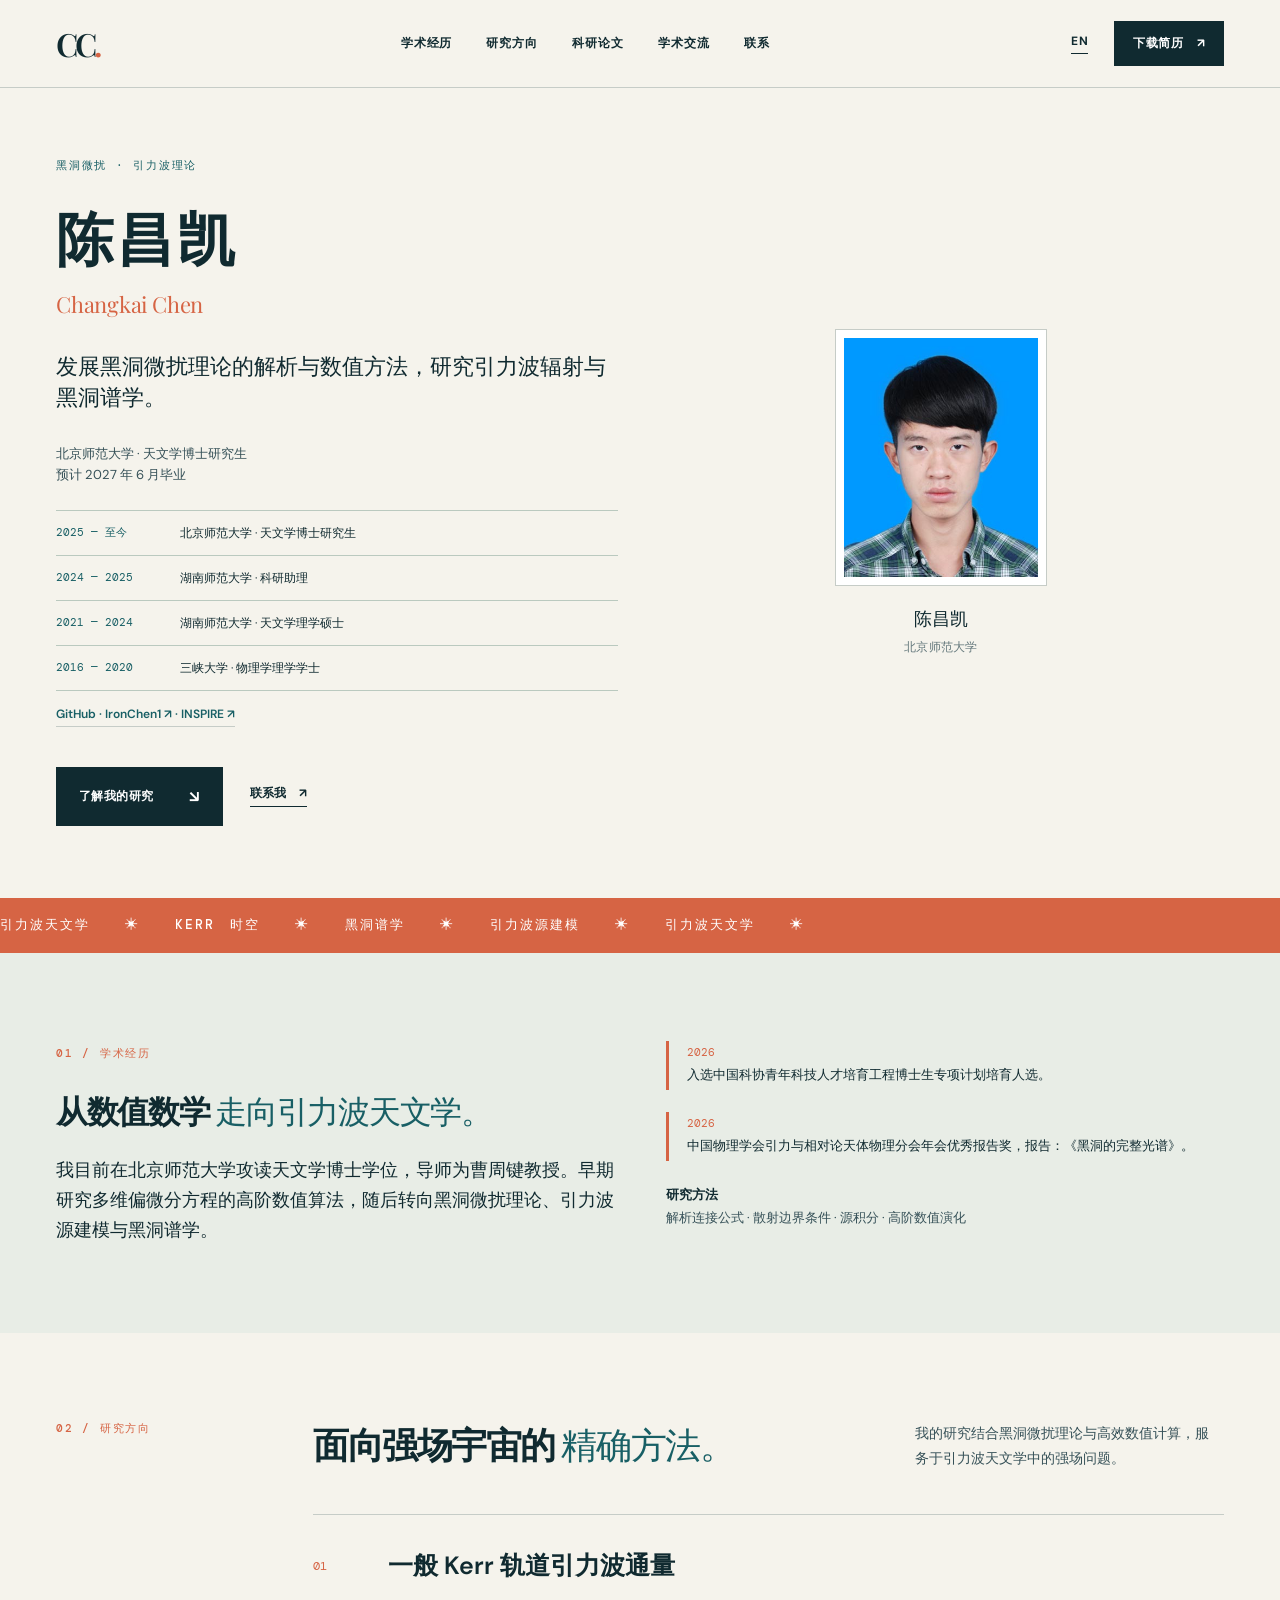
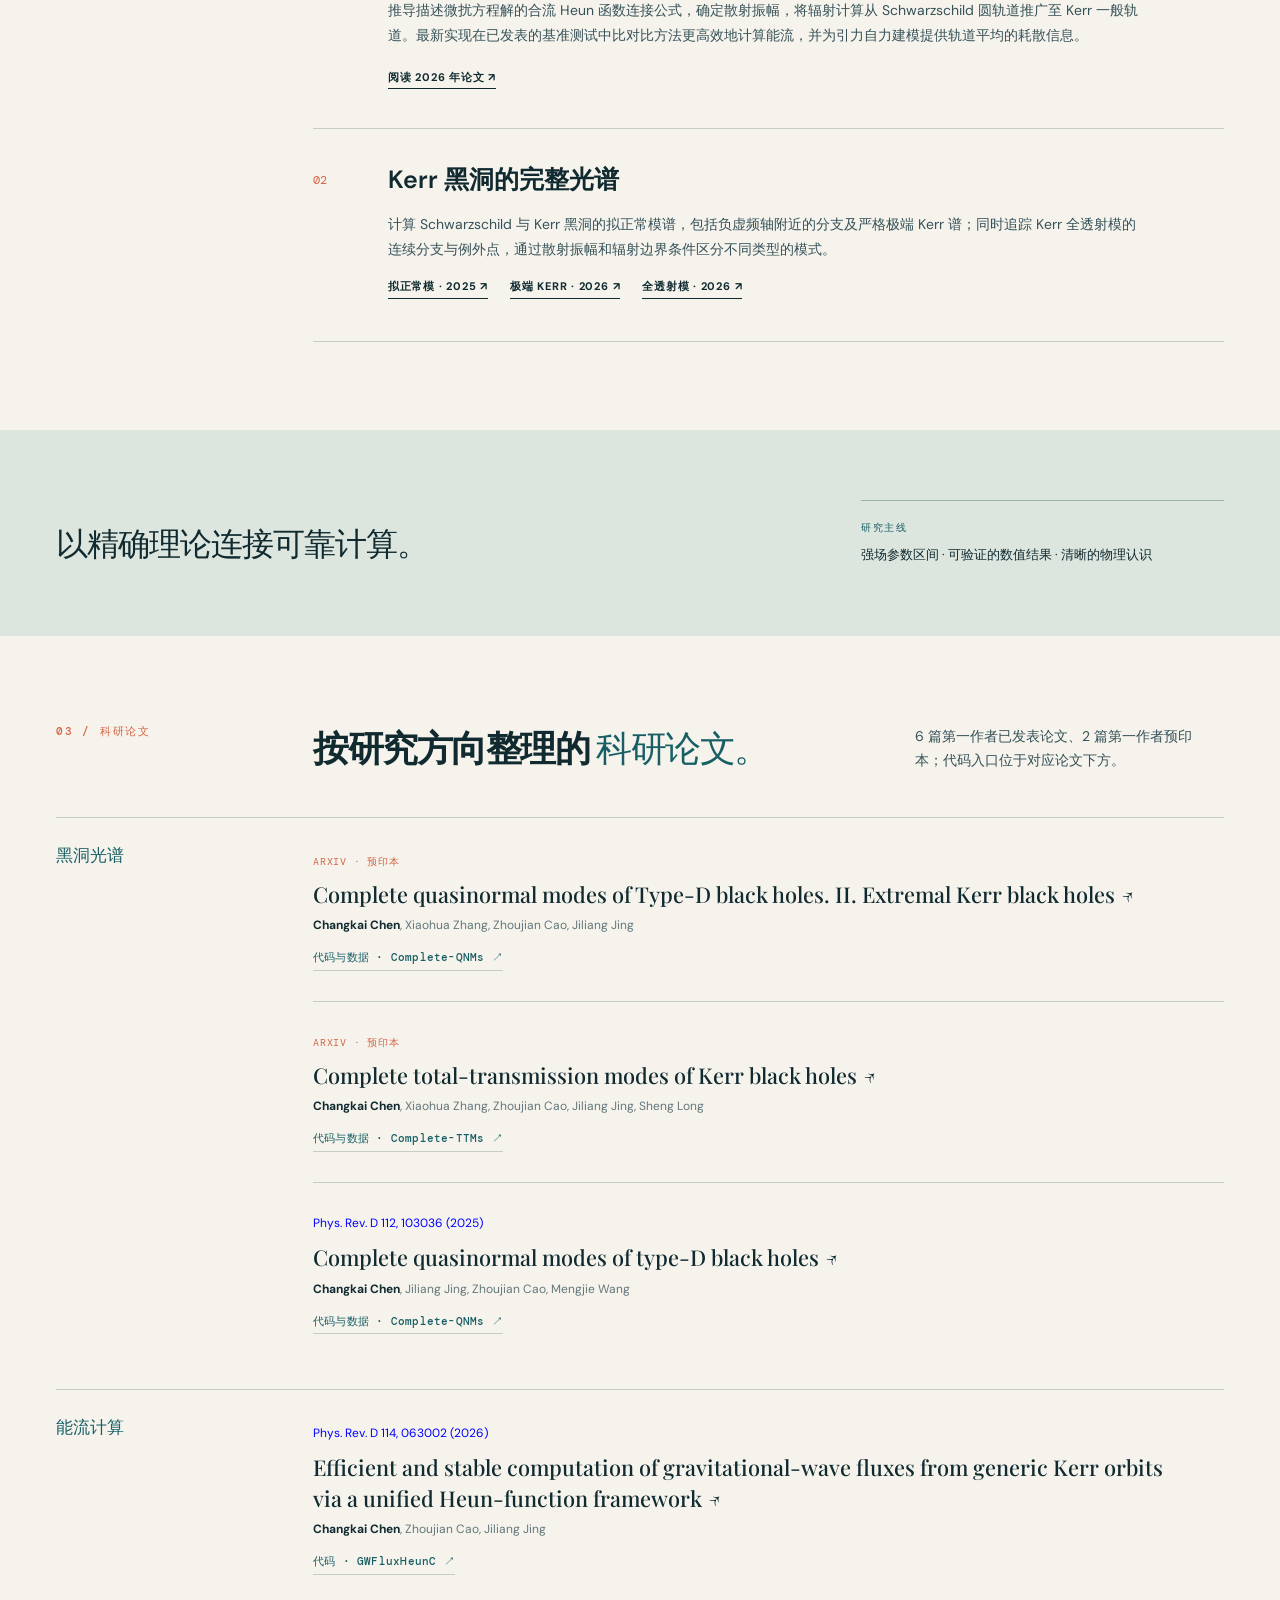
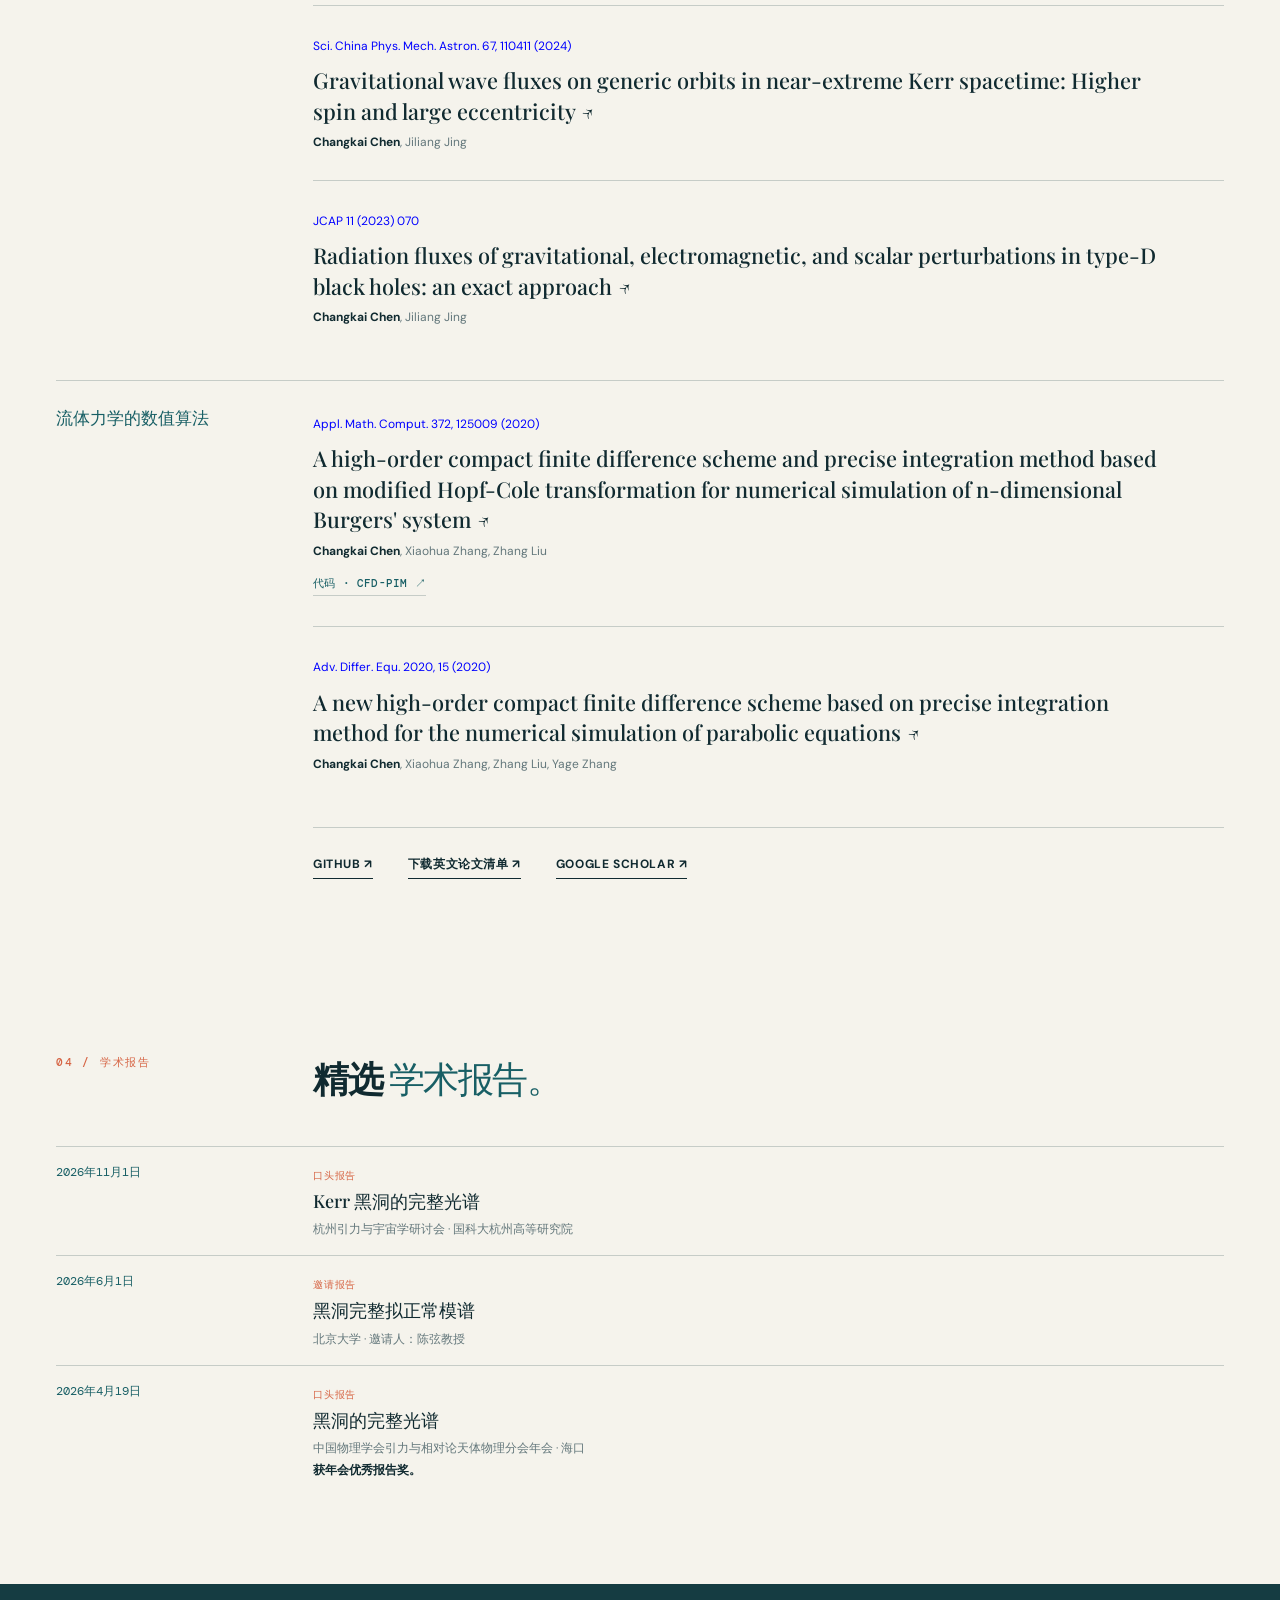
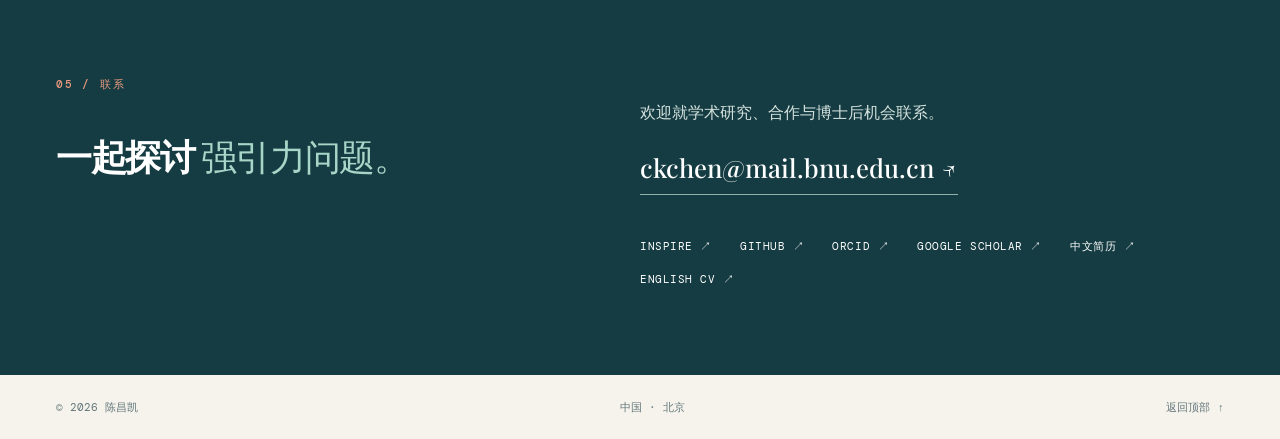
==== commit ce792c3a: "Place About before research and keep biography beneath its heading" ====
--- a/zh.html
+++ b/zh.html
@@ -6,24 +6,25 @@
   <title>陈昌凯 · 黑洞微扰与引力波研究</title>
   <link rel="canonical" href="https://ironchen1.github.io/zh.html">
   <link rel="alternate" hreflang="en" href="https://ironchen1.github.io/">
-  <link rel="stylesheet" href="styles.css?v=20261113d">
+  <link rel="stylesheet" href="styles.css?v=20261113e">
 </head>
 <body class="zh">
   <a class="skip" href="#main">跳转到正文</a>
-  <header class="site-header"><a class="brand" href="#top" aria-label="陈昌凯，首页">CC<span class="brand-dot">.</span></a><nav aria-label="主导航"><a href="#research">研究方向</a><a href="#publications">科研论文</a><a href="#about">学术经历</a><a href="#talks">学术交流</a><a href="#contact">联系</a></nav><div class="header-actions"><a class="lang" href="index.html" lang="en">EN</a><a class="header-cv" href="assets/CV_Changkai_Chen_CN_University.pdf" download>下载简历 <span aria-hidden="true">↗</span></a></div></header>
+  <header class="site-header"><a class="brand" href="#top" aria-label="陈昌凯，首页">CC<span class="brand-dot">.</span></a><nav aria-label="主导航"><a href="#about">学术经历</a><a href="#research">研究方向</a><a href="#publications">科研论文</a><a href="#talks">学术交流</a><a href="#contact">联系</a></nav><div class="header-actions"><a class="lang" href="index.html" lang="en">EN</a><a class="header-cv" href="assets/CV_Changkai_Chen_CN_University.pdf" download>下载简历 <span aria-hidden="true">↗</span></a></div></header>
   <main id="main">
     <section class="hero wrap" id="top"><div class="hero-copy"><p class="lead-line">黑洞微扰 · 引力波理论</p><h1>陈昌凯<span class="han-name">Changkai Chen</span></h1><p class="hero-intro">发展黑洞微扰理论的解析与数值方法，研究引力波辐射与黑洞谱学。</p><p class="hero-position">北京师范大学 · 天文学博士研究生<br>预计 2027 年 6 月毕业</p><div class="timeline hero-timeline"><div><time>2025 — 至今</time><span>北京师范大学 · 天文学博士研究生</span></div><div><time>2024 — 2025</time><span>湖南师范大学 · 科研助理</span></div><div><time>2021 — 2024</time><span>湖南师范大学 · 天文学理学硕士</span></div><div><time>2016 — 2020</time><span>三峡大学 · 物理学理学学士</span></div></div><div class="profile-github"><a href="https://github.com/IronChen1" target="_blank" rel="noopener noreferrer">GitHub · IronChen1 <span aria-hidden="true">↗</span></a><span aria-hidden="true"> · </span><a href="https://inspirehep.net/authors/2769419?ui-citation-summary=true" target="_blank" rel="noopener noreferrer">INSPIRE <span aria-hidden="true">↗</span></a></div><div class="hero-links"><a class="button-primary" href="#research">了解我的研究 <span aria-hidden="true">↘</span></a><a class="text-link" href="mailto:ckchen@mail.bnu.edu.cn">联系我 <span aria-hidden="true">↗</span></a></div></div><figure class="hero-visual"><div class="portrait-frame"><img src="assets/photo.jpg" alt="陈昌凯" width="358" height="441"></div><figcaption class="visual-note">陈昌凯<span>北京师范大学</span></figcaption></figure></section>
     <div class="marquee" aria-hidden="true"><div>引力波天文学 <span>✳</span> KERR 时空 <span>✳</span> 黑洞谱学 <span>✳</span> 引力波源建模 <span>✳</span> 引力波天文学 <span>✳</span></div></div>
-    <section class="section research wrap" id="research"><div class="section-head"><span class="index">01 / 研究方向</span><h2>面向强场宇宙的 <em>精确方法。</em></h2><p>我的研究结合黑洞微扰理论与高效数值计算，服务于引力波天文学中的强场问题。</p></div><div class="research-list"><article class="research-item"><span class="item-no">01</span><div><h3>一般 Kerr 轨道引力波通量</h3><p>推导描述微扰方程解的合流 Heun 函数连接公式，确定散射振幅，将辐射计算从 Schwarzschild 圆轨道推广至 Kerr 一般轨道。最新实现在已发表的基准测试中比对比方法更高效地计算能流，并为引力自力建模提供轨道平均的耗散信息。</p><a href="https://doi.org/10.1103/nngm-dhpl" target="_blank" rel="noopener noreferrer">阅读 2026 年论文 ↗</a></div></article><article class="research-item"><span class="item-no">02</span><div><h3>Kerr 黑洞的完整光谱</h3><p>计算 Schwarzschild 与 Kerr 黑洞的拟正常模谱，包括负虚频轴附近的分支及严格极端 Kerr 谱；同时追踪 Kerr 全透射模的连续分支与例外点，通过散射振幅和辐射边界条件区分不同类型的模式。</p><div class="research-links"><a href="https://doi.org/10.1103/f8m8-vr4l" target="_blank" rel="noopener noreferrer">拟正常模 · 2025 <span aria-hidden="true">↗</span></a><a href="https://arxiv.org/abs/2610.39095" target="_blank" rel="noopener noreferrer">极端 Kerr · 2026 <span aria-hidden="true">↗</span></a><a href="https://arxiv.org/abs/2609.39609" target="_blank" rel="noopener noreferrer">全透射模 · 2026 <span aria-hidden="true">↗</span></a></div></div></article></div></section>
+    <section class="section about" id="about"><div class="wrap about-grid"><div class="about-title"><span class="index">01 / 学术经历</span><h2>从数值数学 <em>走向引力波天文学。</em></h2><p class="about-intro">我目前在北京师范大学攻读天文学博士学位，导师为曹周键教授。早期研究多维偏微分方程的高阶数值算法，随后转向黑洞微扰理论、引力波源建模与黑洞谱学。</p></div><div class="about-highlights"><p class="award"><span>2026</span> 入选中国科协青年科技人才培育工程博士生专项计划培育人选。</p><p class="award"><span>2026</span> 中国物理学会引力与相对论天体物理分会年会优秀报告奖，报告：《黑洞的完整光谱》。</p><p class="methods"><strong>研究方法</strong><br>解析连接公式 · 散射边界条件 · 源积分 · 高阶数值演化</p></div></div></section>
+    <section class="section research wrap" id="research"><div class="section-head"><span class="index">02 / 研究方向</span><h2>面向强场宇宙的 <em>精确方法。</em></h2><p>我的研究结合黑洞微扰理论与高效数值计算，服务于引力波天文学中的强场问题。</p></div><div class="research-list"><article class="research-item"><span class="item-no">01</span><div><h3>一般 Kerr 轨道引力波通量</h3><p>推导描述微扰方程解的合流 Heun 函数连接公式，确定散射振幅，将辐射计算从 Schwarzschild 圆轨道推广至 Kerr 一般轨道。最新实现在已发表的基准测试中比对比方法更高效地计算能流，并为引力自力建模提供轨道平均的耗散信息。</p><a href="https://doi.org/10.1103/nngm-dhpl" target="_blank" rel="noopener noreferrer">阅读 2026 年论文 ↗</a></div></article><article class="research-item"><span class="item-no">02</span><div><h3>Kerr 黑洞的完整光谱</h3><p>计算 Schwarzschild 与 Kerr 黑洞的拟正常模谱，包括负虚频轴附近的分支及严格极端 Kerr 谱；同时追踪 Kerr 全透射模的连续分支与例外点，通过散射振幅和辐射边界条件区分不同类型的模式。</p><div class="research-links"><a href="https://doi.org/10.1103/f8m8-vr4l" target="_blank" rel="noopener noreferrer">拟正常模 · 2025 <span aria-hidden="true">↗</span></a><a href="https://arxiv.org/abs/2610.39095" target="_blank" rel="noopener noreferrer">极端 Kerr · 2026 <span aria-hidden="true">↗</span></a><a href="https://arxiv.org/abs/2609.39609" target="_blank" rel="noopener noreferrer">全透射模 · 2026 <span aria-hidden="true">↗</span></a></div></div></article></div></section>
     <section class="feature-band"><div class="wrap feature-inner"><p class="feature-quote">以精确理论连接可靠计算。</p><div><span>研究主线</span><p>强场参数区间 · 可验证的数值结果 · 清晰的物理认识</p></div></div></section>
     <section class="section pubs wrap" id="publications">
-      <div class="section-head"><span class="index">02 / 科研论文</span><h2>按研究方向整理的 <em>科研论文。</em></h2><p>6 篇第一作者已发表论文、2 篇第一作者预印本；代码入口位于对应论文下方。</p></div>
+      <div class="section-head"><span class="index">03 / 科研论文</span><h2>按研究方向整理的 <em>科研论文。</em></h2><p>6 篇第一作者已发表论文、2 篇第一作者预印本；代码入口位于对应论文下方。</p></div>
       <div class="pub-year pub-category"><span>黑洞光谱</span><div class="pubs-in-year"><article><span class="pub-type">arXiv · 预印本</span><h3><a href="https://arxiv.org/abs/2610.39095" target="_blank" rel="noopener noreferrer">Complete quasinormal modes of Type-D black holes. II. Extremal Kerr black holes ↗</a></h3><p><strong>Changkai Chen</strong>, Xiaohua Zhang, Zhoujian Cao, Jiliang Jing</p><div class="paper-resources"><a href="https://github.com/IronChen1/Complete-QNMs" target="_blank" rel="noopener noreferrer">代码与数据 · Complete-QNMs <span aria-hidden="true">↗</span></a></div></article><article><span class="pub-type">arXiv · 预印本</span><h3><a href="https://arxiv.org/abs/2609.39609" target="_blank" rel="noopener noreferrer">Complete total-transmission modes of Kerr black holes ↗</a></h3><p><strong>Changkai Chen</strong>, Xiaohua Zhang, Zhoujian Cao, Jiliang Jing, Sheng Long</p><div class="paper-resources"><a href="https://github.com/IronChen1/Complete-TTMs" target="_blank" rel="noopener noreferrer">代码与数据 · Complete-TTMs <span aria-hidden="true">↗</span></a></div></article><article><a class="journal-citation" href="https://doi.org/10.1103/f8m8-vr4l" target="_blank" rel="noopener noreferrer">Phys. Rev. D 112, 103036 (2025)</a><h3><a href="https://doi.org/10.1103/f8m8-vr4l" target="_blank" rel="noopener noreferrer">Complete quasinormal modes of type-D black holes ↗</a></h3><p><strong>Changkai Chen</strong>, Jiliang Jing, Zhoujian Cao, Mengjie Wang</p><div class="paper-resources"><a href="https://github.com/IronChen1/Complete-QNMs" target="_blank" rel="noopener noreferrer">代码与数据 · Complete-QNMs <span aria-hidden="true">↗</span></a></div></article></div></div>
       <div class="pub-year pub-category"><span>能流计算</span><div class="pubs-in-year"><article><a class="journal-citation" href="https://doi.org/10.1103/nngm-dhpl" target="_blank" rel="noopener noreferrer">Phys. Rev. D 114, 063002 (2026)</a><h3><a href="https://doi.org/10.1103/nngm-dhpl" target="_blank" rel="noopener noreferrer">Efficient and stable computation of gravitational-wave fluxes from generic Kerr orbits via a unified Heun-function framework ↗</a></h3><p><strong>Changkai Chen</strong>, Zhoujian Cao, Jiliang Jing</p><div class="paper-resources"><a href="https://github.com/IronChen1/GWFluxHeunC" target="_blank" rel="noopener noreferrer">代码 · GWFluxHeunC <span aria-hidden="true">↗</span></a></div></article><article><a class="journal-citation" href="https://doi.org/10.1007/s11433-024-2431-0" target="_blank" rel="noopener noreferrer">Sci. China Phys. Mech. Astron. 67, 110411 (2024)</a><h3><a href="https://doi.org/10.1007/s11433-024-2431-0" target="_blank" rel="noopener noreferrer">Gravitational wave fluxes on generic orbits in near-extreme Kerr spacetime: Higher spin and large eccentricity ↗</a></h3><p><strong>Changkai Chen</strong>, Jiliang Jing</p></article><article><a class="journal-citation" href="https://doi.org/10.1088/1475-7516/2023/11/070" target="_blank" rel="noopener noreferrer">JCAP 11 (2023) 070</a><h3><a href="https://doi.org/10.1088/1475-7516/2023/11/070" target="_blank" rel="noopener noreferrer">Radiation fluxes of gravitational, electromagnetic, and scalar perturbations in type-D black holes: an exact approach ↗</a></h3><p><strong>Changkai Chen</strong>, Jiliang Jing</p></article></div></div>
       <div class="pub-year pub-category"><span>流体力学的数值算法</span><div class="pubs-in-year"><article><a class="journal-citation" href="https://doi.org/10.1016/j.amc.2019.125009" target="_blank" rel="noopener noreferrer">Appl. Math. Comput. 372, 125009 (2020)</a><h3><a href="https://doi.org/10.1016/j.amc.2019.125009" target="_blank" rel="noopener noreferrer">A high-order compact finite difference scheme and precise integration method based on modified Hopf-Cole transformation for numerical simulation of n-dimensional Burgers' system ↗</a></h3><p><strong>Changkai Chen</strong>, Xiaohua Zhang, Zhang Liu</p><div class="paper-resources"><a href="https://github.com/LzEfreet/CFD-PIM" target="_blank" rel="noopener noreferrer">代码 · CFD-PIM <span aria-hidden="true">↗</span></a></div></article><article><a class="journal-citation" href="https://doi.org/10.1186/s13662-019-2484-7" target="_blank" rel="noopener noreferrer">Adv. Differ. Equ. 2020, 15 (2020)</a><h3><a href="https://doi.org/10.1186/s13662-019-2484-7" target="_blank" rel="noopener noreferrer">A new high-order compact finite difference scheme based on precise integration method for the numerical simulation of parabolic equations ↗</a></h3><p><strong>Changkai Chen</strong>, Xiaohua Zhang, Zhang Liu, Yage Zhang</p></article></div></div>
       <div class="publication-links"><a href="https://github.com/IronChen1" target="_blank" rel="noopener noreferrer">GitHub <span aria-hidden="true">↗</span></a><a href="assets/Publications_Changkai_Chen.pdf" download>下载英文论文清单 ↗</a><a href="https://scholar.google.com/citations?user=2WpuOF4AAAAJ" target="_blank" rel="noopener noreferrer">Google Scholar ↗</a></div>
     </section>
-    <section class="section about" id="about"><div class="wrap about-grid"><div class="about-title"><span class="index">03 / 学术经历</span><h2>从数值数学 <em>走向引力波天文学。</em></h2></div><p class="about-intro">我目前在北京师范大学攻读天文学博士学位，导师为曹周键教授。早期研究多维偏微分方程的高阶数值算法，随后转向黑洞微扰理论、引力波源建模与黑洞谱学。</p><div class="about-highlights"><p class="award"><span>2026</span> 入选中国科协青年科技人才培育工程博士生专项计划培育人选。</p><p class="award"><span>2026</span> 中国物理学会引力与相对论天体物理分会年会优秀报告奖，报告：《黑洞的完整光谱》。</p><p class="methods"><strong>研究方法</strong><br>解析连接公式 · 散射边界条件 · 源积分 · 高阶数值演化</p></div></div></section>
+
     <section class="section pubs wrap" id="talks"><div class="section-head"><span class="index">04 / 学术报告</span><h2>精选 <em>学术报告。</em></h2></div><div class="pub-year"><span>2026年11月1日</span><div class="pubs-in-year"><article><span class="pub-type">口头报告</span><h3>Kerr 黑洞的完整光谱</h3><p>杭州引力与宇宙学研讨会 · 国科大杭州高等研究院</p></article></div></div><div class="pub-year"><span>2026年6月1日</span><div class="pubs-in-year"><article><span class="pub-type">邀请报告</span><h3>黑洞完整拟正常模谱</h3><p>北京大学 · 邀请人：陈弦教授</p></article></div></div><div class="pub-year"><span>2026年4月19日</span><div class="pubs-in-year"><article><span class="pub-type">口头报告</span><h3>黑洞的完整光谱</h3><p>中国物理学会引力与相对论天体物理分会年会 · 海口</p><p><strong>获年会优秀报告奖。</strong></p></article></div></div></section>
     <section class="contact" id="contact"><div class="wrap contact-grid"><div><span class="index">05 / 联系</span><h2>一起探讨 <em>强引力问题。</em></h2></div><div class="contact-side"><p>欢迎就学术研究、合作与博士后机会联系。</p><a class="email" href="mailto:ckchen@mail.bnu.edu.cn">ckchen@mail.bnu.edu.cn ↗</a><div class="contact-links"><a href="https://inspirehep.net/authors/2769419?ui-citation-summary=true" target="_blank" rel="noopener noreferrer">INSPIRE ↗</a><a href="https://github.com/IronChen1" target="_blank" rel="noopener noreferrer">GitHub ↗</a><a href="https://orcid.org/0000-0002-4023-0682" target="_blank" rel="noopener noreferrer">ORCID ↗</a><a href="https://scholar.google.com/citations?user=2WpuOF4AAAAJ" target="_blank" rel="noopener noreferrer">Google Scholar ↗</a><a href="assets/CV_Changkai_Chen_CN_University.pdf" download>中文简历 ↗</a><a href="assets/CV_Changkai_Chen_General.pdf" download>English CV ↗</a></div></div></div></section>
   </main><footer class="footer wrap"><span>© 2026 陈昌凯</span><span>中国 · 北京</span><a href="#top">返回顶部 ↑</a></footer>
--- a/styles.css
+++ b/styles.css
@@ -42,6 +42,10 @@
 .research-links{display:flex;flex-wrap:wrap;gap:14px 22px;align-items:baseline}
 
 /* Education and appointments sit with the introduction, beside the portrait. */
-.hero-copy .hero-timeline{align-self:stretch;width:100%;margin:24px 0 0}.hero-timeline>div{grid-template-columns:110px minmax(0,1fr);gap:14px;padding:13px 0;font-size:12px;line-height:1.5}.hero-timeline time{line-height:1.6}.about-grid>.about-title{grid-row:span 2}
-@media(max-width:900px){.about-grid>.about-title{grid-row:auto}}
+.hero-copy .hero-timeline{align-self:stretch;width:100%;margin:24px 0 0}.hero-timeline>div{grid-template-columns:110px minmax(0,1fr);gap:14px;padding:13px 0;font-size:12px;line-height:1.5}.hero-timeline time{line-height:1.6}
 @media(max-width:480px){.hero-timeline>div{grid-template-columns:98px minmax(0,1fr);gap:12px}}
+
+/* Keep the biography with its heading in the left About column. */
+.about-title .about-intro{margin-top:24px}
+
+.zh .about h2{text-wrap:balance}
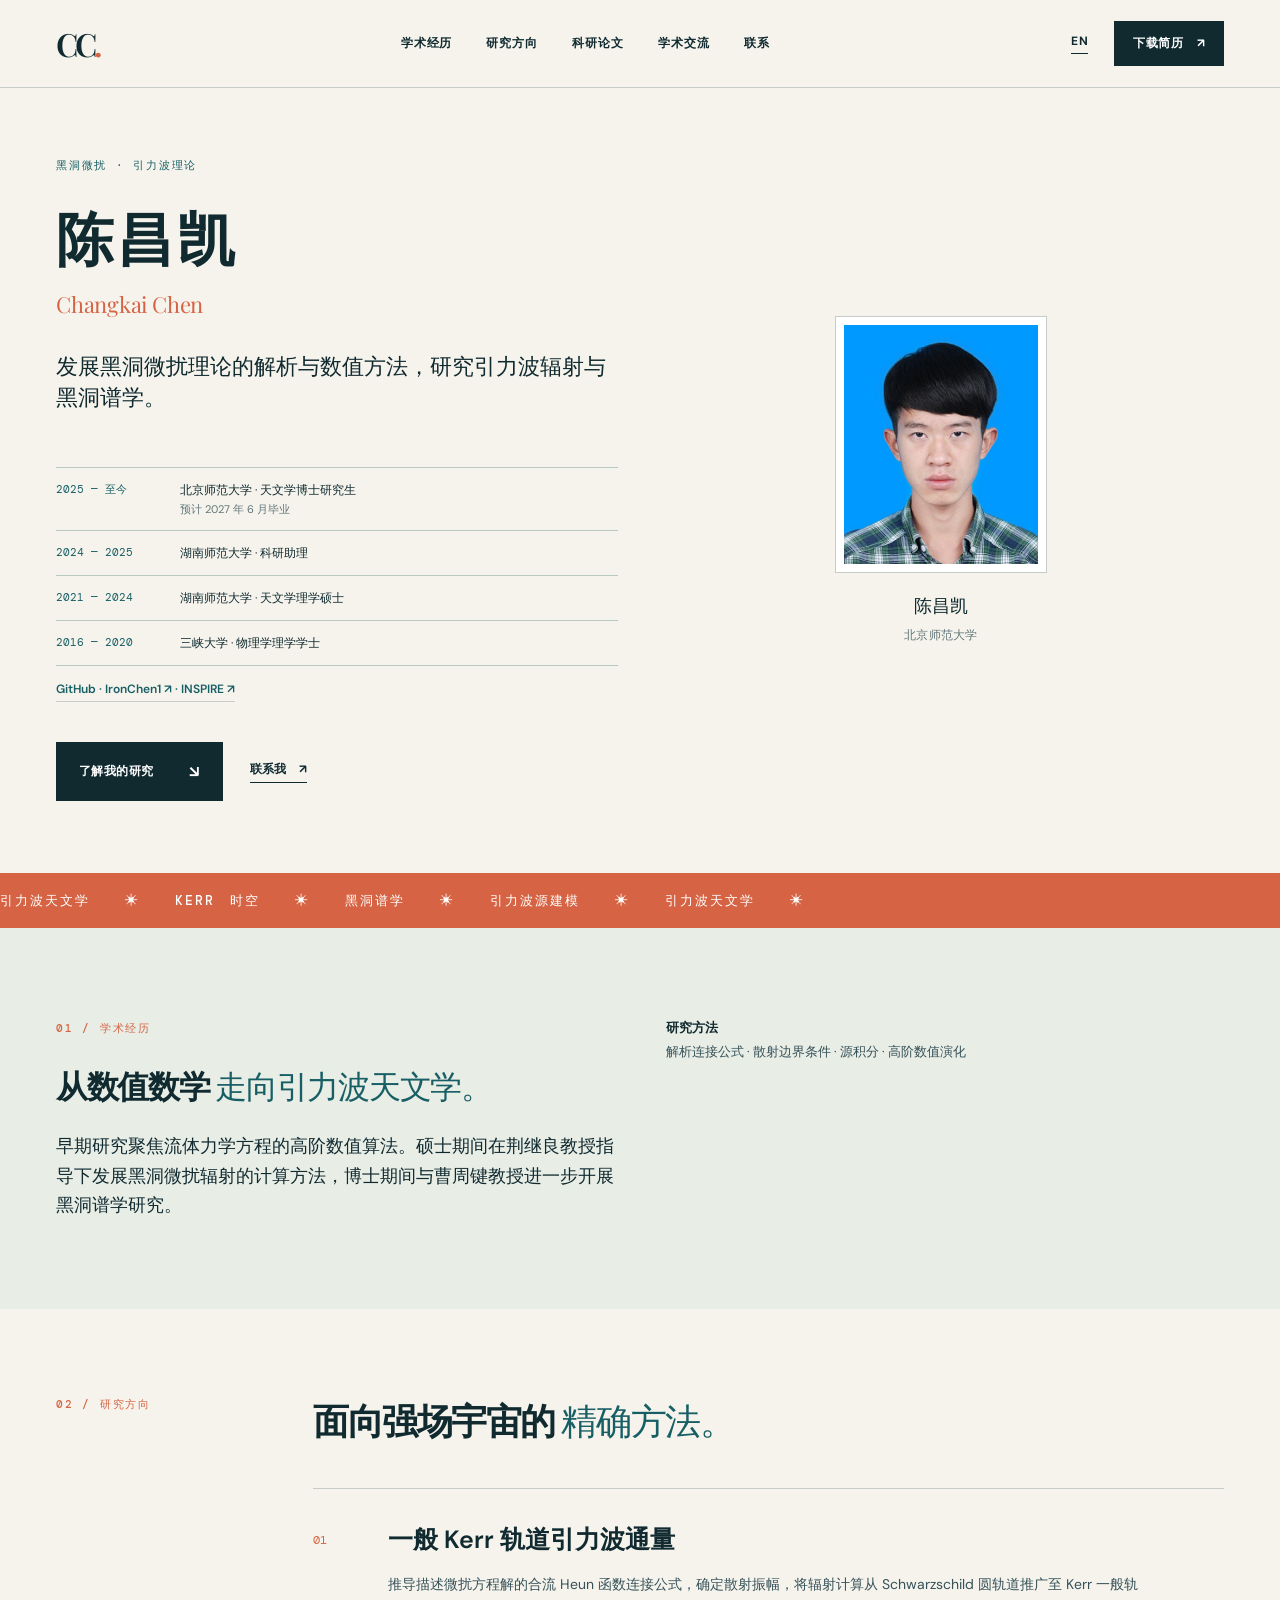
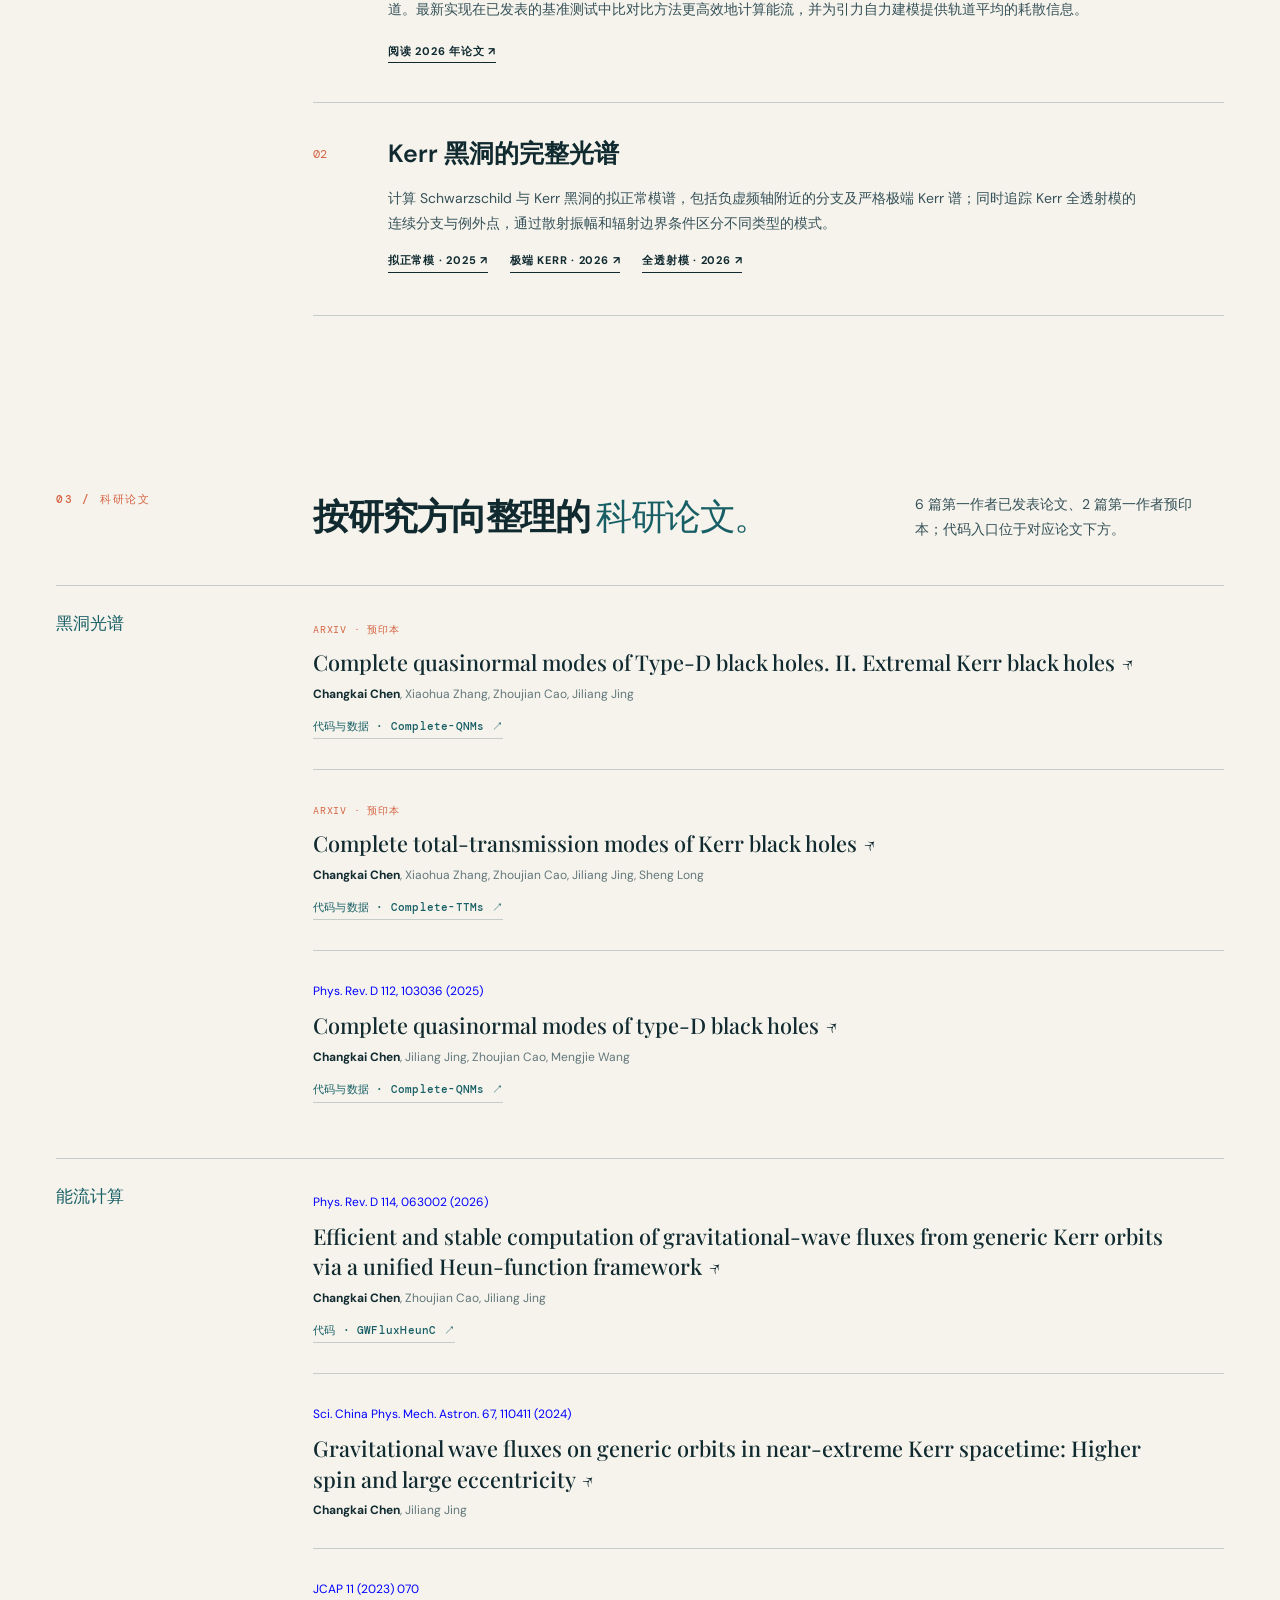
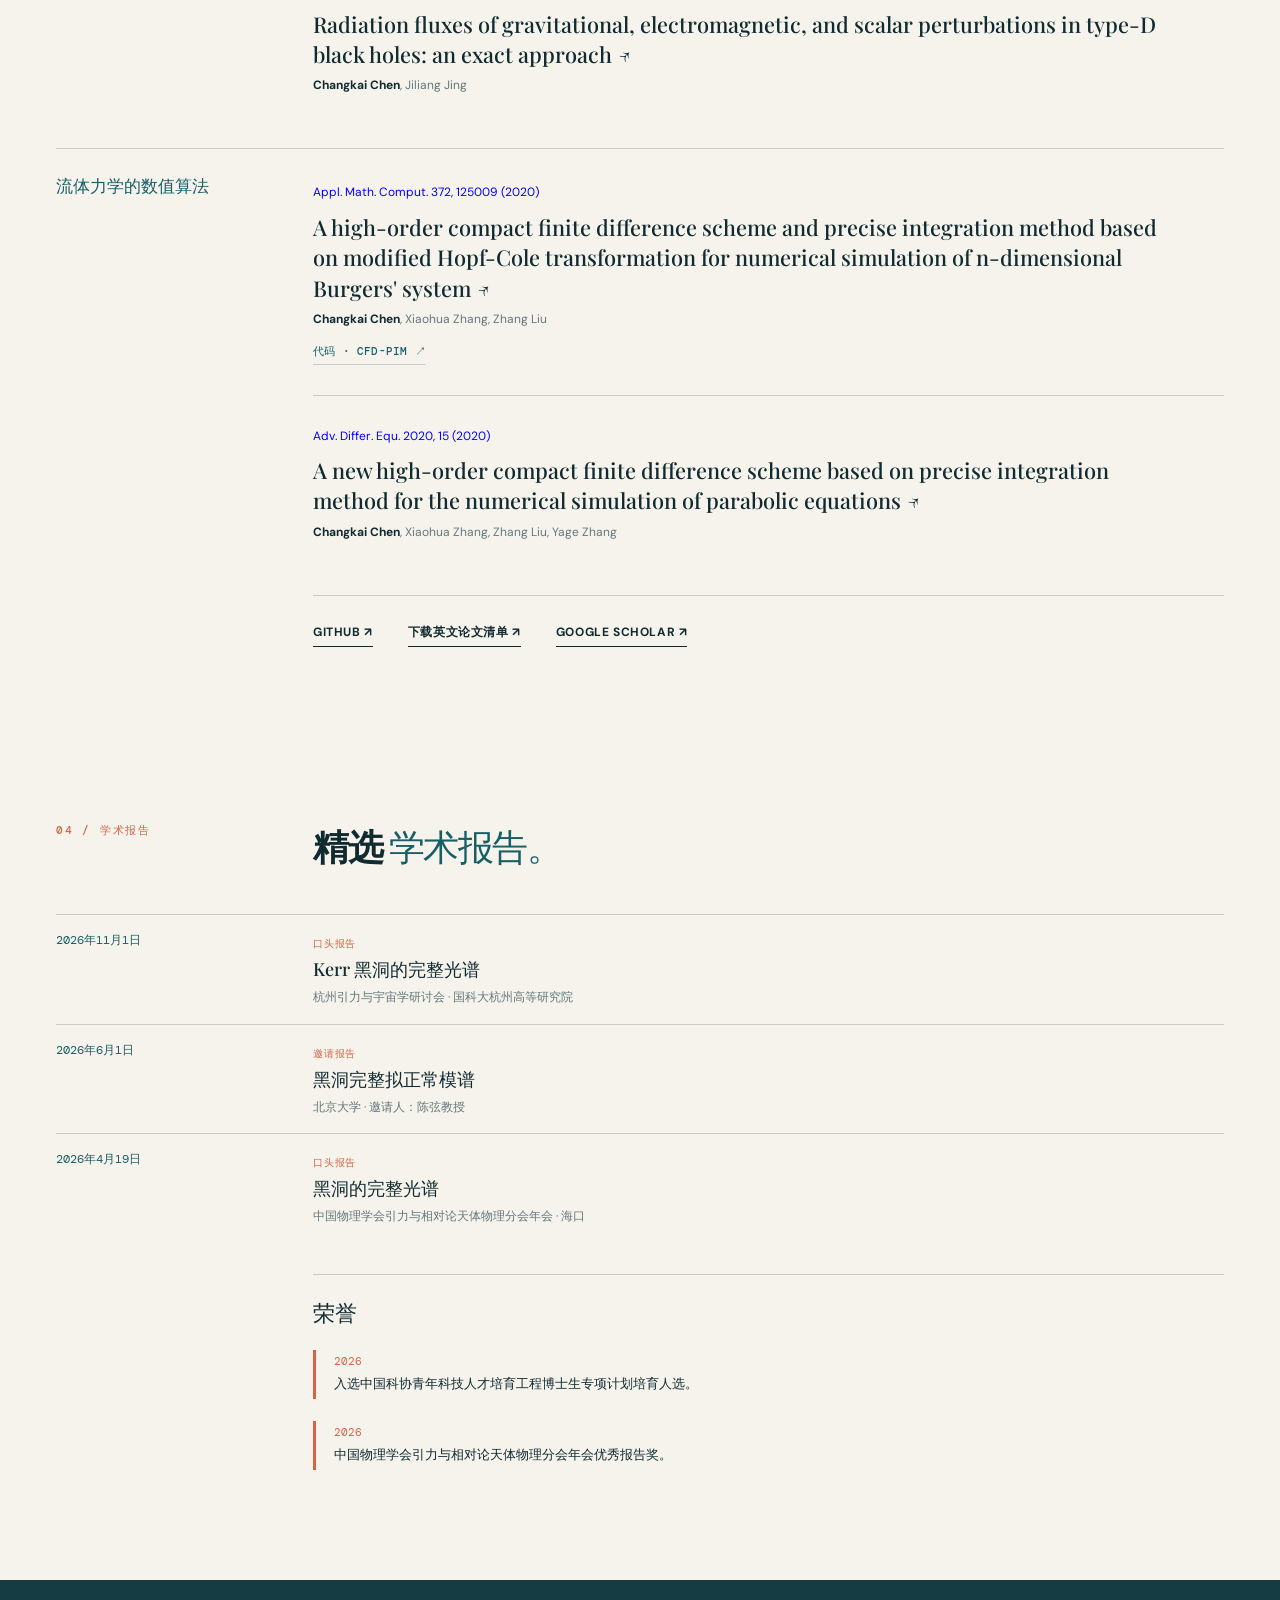
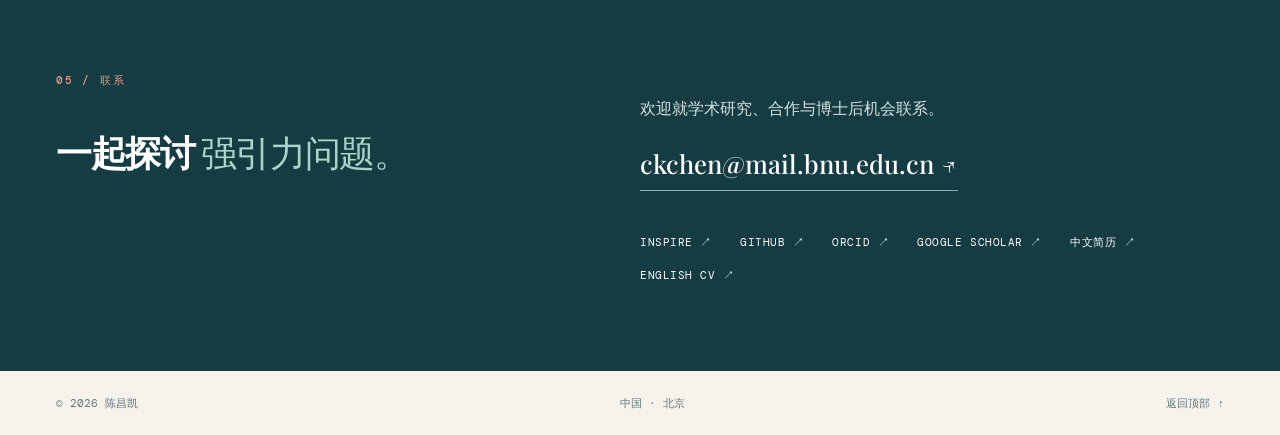
==== commit 975d5ffa: "Streamline profile content and move honours after selected talks" ====
--- a/zh.html
+++ b/zh.html
@@ -6,17 +6,17 @@
   <title>陈昌凯 · 黑洞微扰与引力波研究</title>
   <link rel="canonical" href="https://ironchen1.github.io/zh.html">
   <link rel="alternate" hreflang="en" href="https://ironchen1.github.io/">
-  <link rel="stylesheet" href="styles.css?v=20261113e">
+  <link rel="stylesheet" href="styles.css?v=20261113f">
 </head>
 <body class="zh">
   <a class="skip" href="#main">跳转到正文</a>
   <header class="site-header"><a class="brand" href="#top" aria-label="陈昌凯，首页">CC<span class="brand-dot">.</span></a><nav aria-label="主导航"><a href="#about">学术经历</a><a href="#research">研究方向</a><a href="#publications">科研论文</a><a href="#talks">学术交流</a><a href="#contact">联系</a></nav><div class="header-actions"><a class="lang" href="index.html" lang="en">EN</a><a class="header-cv" href="assets/CV_Changkai_Chen_CN_University.pdf" download>下载简历 <span aria-hidden="true">↗</span></a></div></header>
   <main id="main">
-    <section class="hero wrap" id="top"><div class="hero-copy"><p class="lead-line">黑洞微扰 · 引力波理论</p><h1>陈昌凯<span class="han-name">Changkai Chen</span></h1><p class="hero-intro">发展黑洞微扰理论的解析与数值方法，研究引力波辐射与黑洞谱学。</p><p class="hero-position">北京师范大学 · 天文学博士研究生<br>预计 2027 年 6 月毕业</p><div class="timeline hero-timeline"><div><time>2025 — 至今</time><span>北京师范大学 · 天文学博士研究生</span></div><div><time>2024 — 2025</time><span>湖南师范大学 · 科研助理</span></div><div><time>2021 — 2024</time><span>湖南师范大学 · 天文学理学硕士</span></div><div><time>2016 — 2020</time><span>三峡大学 · 物理学理学学士</span></div></div><div class="profile-github"><a href="https://github.com/IronChen1" target="_blank" rel="noopener noreferrer">GitHub · IronChen1 <span aria-hidden="true">↗</span></a><span aria-hidden="true"> · </span><a href="https://inspirehep.net/authors/2769419?ui-citation-summary=true" target="_blank" rel="noopener noreferrer">INSPIRE <span aria-hidden="true">↗</span></a></div><div class="hero-links"><a class="button-primary" href="#research">了解我的研究 <span aria-hidden="true">↘</span></a><a class="text-link" href="mailto:ckchen@mail.bnu.edu.cn">联系我 <span aria-hidden="true">↗</span></a></div></div><figure class="hero-visual"><div class="portrait-frame"><img src="assets/photo.jpg" alt="陈昌凯" width="358" height="441"></div><figcaption class="visual-note">陈昌凯<span>北京师范大学</span></figcaption></figure></section>
+    <section class="hero wrap" id="top"><div class="hero-copy"><p class="lead-line">黑洞微扰 · 引力波理论</p><h1>陈昌凯<span class="han-name">Changkai Chen</span></h1><p class="hero-intro">发展黑洞微扰理论的解析与数值方法，研究引力波辐射与黑洞谱学。</p><div class="timeline hero-timeline"><div><time>2025 — 至今</time><span>北京师范大学 · 天文学博士研究生<span class="degree-note">预计 2027 年 6 月毕业</span></span></div><div><time>2024 — 2025</time><span>湖南师范大学 · 科研助理</span></div><div><time>2021 — 2024</time><span>湖南师范大学 · 天文学理学硕士</span></div><div><time>2016 — 2020</time><span>三峡大学 · 物理学理学学士</span></div></div><div class="profile-github"><a href="https://github.com/IronChen1" target="_blank" rel="noopener noreferrer">GitHub · IronChen1 <span aria-hidden="true">↗</span></a><span aria-hidden="true"> · </span><a href="https://inspirehep.net/authors/2769419?ui-citation-summary=true" target="_blank" rel="noopener noreferrer">INSPIRE <span aria-hidden="true">↗</span></a></div><div class="hero-links"><a class="button-primary" href="#research">了解我的研究 <span aria-hidden="true">↘</span></a><a class="text-link" href="mailto:ckchen@mail.bnu.edu.cn">联系我 <span aria-hidden="true">↗</span></a></div></div><figure class="hero-visual"><div class="portrait-frame"><img src="assets/photo.jpg" alt="陈昌凯" width="358" height="441"></div><figcaption class="visual-note">陈昌凯<span>北京师范大学</span></figcaption></figure></section>
     <div class="marquee" aria-hidden="true"><div>引力波天文学 <span>✳</span> KERR 时空 <span>✳</span> 黑洞谱学 <span>✳</span> 引力波源建模 <span>✳</span> 引力波天文学 <span>✳</span></div></div>
-    <section class="section about" id="about"><div class="wrap about-grid"><div class="about-title"><span class="index">01 / 学术经历</span><h2>从数值数学 <em>走向引力波天文学。</em></h2><p class="about-intro">我目前在北京师范大学攻读天文学博士学位，导师为曹周键教授。早期研究多维偏微分方程的高阶数值算法，随后转向黑洞微扰理论、引力波源建模与黑洞谱学。</p></div><div class="about-highlights"><p class="award"><span>2026</span> 入选中国科协青年科技人才培育工程博士生专项计划培育人选。</p><p class="award"><span>2026</span> 中国物理学会引力与相对论天体物理分会年会优秀报告奖，报告：《黑洞的完整光谱》。</p><p class="methods"><strong>研究方法</strong><br>解析连接公式 · 散射边界条件 · 源积分 · 高阶数值演化</p></div></div></section>
-    <section class="section research wrap" id="research"><div class="section-head"><span class="index">02 / 研究方向</span><h2>面向强场宇宙的 <em>精确方法。</em></h2><p>我的研究结合黑洞微扰理论与高效数值计算，服务于引力波天文学中的强场问题。</p></div><div class="research-list"><article class="research-item"><span class="item-no">01</span><div><h3>一般 Kerr 轨道引力波通量</h3><p>推导描述微扰方程解的合流 Heun 函数连接公式，确定散射振幅，将辐射计算从 Schwarzschild 圆轨道推广至 Kerr 一般轨道。最新实现在已发表的基准测试中比对比方法更高效地计算能流，并为引力自力建模提供轨道平均的耗散信息。</p><a href="https://doi.org/10.1103/nngm-dhpl" target="_blank" rel="noopener noreferrer">阅读 2026 年论文 ↗</a></div></article><article class="research-item"><span class="item-no">02</span><div><h3>Kerr 黑洞的完整光谱</h3><p>计算 Schwarzschild 与 Kerr 黑洞的拟正常模谱，包括负虚频轴附近的分支及严格极端 Kerr 谱；同时追踪 Kerr 全透射模的连续分支与例外点，通过散射振幅和辐射边界条件区分不同类型的模式。</p><div class="research-links"><a href="https://doi.org/10.1103/f8m8-vr4l" target="_blank" rel="noopener noreferrer">拟正常模 · 2025 <span aria-hidden="true">↗</span></a><a href="https://arxiv.org/abs/2610.39095" target="_blank" rel="noopener noreferrer">极端 Kerr · 2026 <span aria-hidden="true">↗</span></a><a href="https://arxiv.org/abs/2609.39609" target="_blank" rel="noopener noreferrer">全透射模 · 2026 <span aria-hidden="true">↗</span></a></div></div></article></div></section>
-    <section class="feature-band"><div class="wrap feature-inner"><p class="feature-quote">以精确理论连接可靠计算。</p><div><span>研究主线</span><p>强场参数区间 · 可验证的数值结果 · 清晰的物理认识</p></div></div></section>
+    <section class="section about" id="about"><div class="wrap about-grid"><div class="about-title"><span class="index">01 / 学术经历</span><h2>从数值数学 <em>走向引力波天文学。</em></h2><p class="about-intro">早期研究聚焦流体力学方程的高阶数值算法。硕士期间在荆继良教授指导下发展黑洞微扰辐射的计算方法，博士期间与曹周键教授进一步开展黑洞谱学研究。</p></div><div class="about-highlights"><p class="methods"><strong>研究方法</strong><br>解析连接公式 · 散射边界条件 · 源积分 · 高阶数值演化</p></div></div></section>
+    <section class="section research wrap" id="research"><div class="section-head"><span class="index">02 / 研究方向</span><h2>面向强场宇宙的 <em>精确方法。</em></h2></div><div class="research-list"><article class="research-item"><span class="item-no">01</span><div><h3>一般 Kerr 轨道引力波通量</h3><p>推导描述微扰方程解的合流 Heun 函数连接公式，确定散射振幅，将辐射计算从 Schwarzschild 圆轨道推广至 Kerr 一般轨道。最新实现在已发表的基准测试中比对比方法更高效地计算能流，并为引力自力建模提供轨道平均的耗散信息。</p><a href="https://doi.org/10.1103/nngm-dhpl" target="_blank" rel="noopener noreferrer">阅读 2026 年论文 ↗</a></div></article><article class="research-item"><span class="item-no">02</span><div><h3>Kerr 黑洞的完整光谱</h3><p>计算 Schwarzschild 与 Kerr 黑洞的拟正常模谱，包括负虚频轴附近的分支及严格极端 Kerr 谱；同时追踪 Kerr 全透射模的连续分支与例外点，通过散射振幅和辐射边界条件区分不同类型的模式。</p><div class="research-links"><a href="https://doi.org/10.1103/f8m8-vr4l" target="_blank" rel="noopener noreferrer">拟正常模 · 2025 <span aria-hidden="true">↗</span></a><a href="https://arxiv.org/abs/2610.39095" target="_blank" rel="noopener noreferrer">极端 Kerr · 2026 <span aria-hidden="true">↗</span></a><a href="https://arxiv.org/abs/2609.39609" target="_blank" rel="noopener noreferrer">全透射模 · 2026 <span aria-hidden="true">↗</span></a></div></div></article></div></section>
+
     <section class="section pubs wrap" id="publications">
       <div class="section-head"><span class="index">03 / 科研论文</span><h2>按研究方向整理的 <em>科研论文。</em></h2><p>6 篇第一作者已发表论文、2 篇第一作者预印本；代码入口位于对应论文下方。</p></div>
       <div class="pub-year pub-category"><span>黑洞光谱</span><div class="pubs-in-year"><article><span class="pub-type">arXiv · 预印本</span><h3><a href="https://arxiv.org/abs/2610.39095" target="_blank" rel="noopener noreferrer">Complete quasinormal modes of Type-D black holes. II. Extremal Kerr black holes ↗</a></h3><p><strong>Changkai Chen</strong>, Xiaohua Zhang, Zhoujian Cao, Jiliang Jing</p><div class="paper-resources"><a href="https://github.com/IronChen1/Complete-QNMs" target="_blank" rel="noopener noreferrer">代码与数据 · Complete-QNMs <span aria-hidden="true">↗</span></a></div></article><article><span class="pub-type">arXiv · 预印本</span><h3><a href="https://arxiv.org/abs/2609.39609" target="_blank" rel="noopener noreferrer">Complete total-transmission modes of Kerr black holes ↗</a></h3><p><strong>Changkai Chen</strong>, Xiaohua Zhang, Zhoujian Cao, Jiliang Jing, Sheng Long</p><div class="paper-resources"><a href="https://github.com/IronChen1/Complete-TTMs" target="_blank" rel="noopener noreferrer">代码与数据 · Complete-TTMs <span aria-hidden="true">↗</span></a></div></article><article><a class="journal-citation" href="https://doi.org/10.1103/f8m8-vr4l" target="_blank" rel="noopener noreferrer">Phys. Rev. D 112, 103036 (2025)</a><h3><a href="https://doi.org/10.1103/f8m8-vr4l" target="_blank" rel="noopener noreferrer">Complete quasinormal modes of type-D black holes ↗</a></h3><p><strong>Changkai Chen</strong>, Jiliang Jing, Zhoujian Cao, Mengjie Wang</p><div class="paper-resources"><a href="https://github.com/IronChen1/Complete-QNMs" target="_blank" rel="noopener noreferrer">代码与数据 · Complete-QNMs <span aria-hidden="true">↗</span></a></div></article></div></div>
@@ -25,7 +25,7 @@
       <div class="publication-links"><a href="https://github.com/IronChen1" target="_blank" rel="noopener noreferrer">GitHub <span aria-hidden="true">↗</span></a><a href="assets/Publications_Changkai_Chen.pdf" download>下载英文论文清单 ↗</a><a href="https://scholar.google.com/citations?user=2WpuOF4AAAAJ" target="_blank" rel="noopener noreferrer">Google Scholar ↗</a></div>
     </section>
 
-    <section class="section pubs wrap" id="talks"><div class="section-head"><span class="index">04 / 学术报告</span><h2>精选 <em>学术报告。</em></h2></div><div class="pub-year"><span>2026年11月1日</span><div class="pubs-in-year"><article><span class="pub-type">口头报告</span><h3>Kerr 黑洞的完整光谱</h3><p>杭州引力与宇宙学研讨会 · 国科大杭州高等研究院</p></article></div></div><div class="pub-year"><span>2026年6月1日</span><div class="pubs-in-year"><article><span class="pub-type">邀请报告</span><h3>黑洞完整拟正常模谱</h3><p>北京大学 · 邀请人：陈弦教授</p></article></div></div><div class="pub-year"><span>2026年4月19日</span><div class="pubs-in-year"><article><span class="pub-type">口头报告</span><h3>黑洞的完整光谱</h3><p>中国物理学会引力与相对论天体物理分会年会 · 海口</p><p><strong>获年会优秀报告奖。</strong></p></article></div></div></section>
+    <section class="section pubs wrap" id="talks"><div class="section-head"><span class="index">04 / 学术报告</span><h2>精选 <em>学术报告。</em></h2></div><div class="pub-year"><span>2026年11月1日</span><div class="pubs-in-year"><article><span class="pub-type">口头报告</span><h3>Kerr 黑洞的完整光谱</h3><p>杭州引力与宇宙学研讨会 · 国科大杭州高等研究院</p></article></div></div><div class="pub-year"><span>2026年6月1日</span><div class="pubs-in-year"><article><span class="pub-type">邀请报告</span><h3>黑洞完整拟正常模谱</h3><p>北京大学 · 邀请人：陈弦教授</p></article></div></div><div class="pub-year"><span>2026年4月19日</span><div class="pubs-in-year"><article><span class="pub-type">口头报告</span><h3>黑洞的完整光谱</h3><p>中国物理学会引力与相对论天体物理分会年会 · 海口</p></article></div></div><div class="talk-honours"><h3>荣誉</h3><div class="about-highlights"><p class="award"><span>2026</span> 入选中国科协青年科技人才培育工程博士生专项计划培育人选。</p><p class="award"><span>2026</span> 中国物理学会引力与相对论天体物理分会年会优秀报告奖。</p></div></div></section>
     <section class="contact" id="contact"><div class="wrap contact-grid"><div><span class="index">05 / 联系</span><h2>一起探讨 <em>强引力问题。</em></h2></div><div class="contact-side"><p>欢迎就学术研究、合作与博士后机会联系。</p><a class="email" href="mailto:ckchen@mail.bnu.edu.cn">ckchen@mail.bnu.edu.cn ↗</a><div class="contact-links"><a href="https://inspirehep.net/authors/2769419?ui-citation-summary=true" target="_blank" rel="noopener noreferrer">INSPIRE ↗</a><a href="https://github.com/IronChen1" target="_blank" rel="noopener noreferrer">GitHub ↗</a><a href="https://orcid.org/0000-0002-4023-0682" target="_blank" rel="noopener noreferrer">ORCID ↗</a><a href="https://scholar.google.com/citations?user=2WpuOF4AAAAJ" target="_blank" rel="noopener noreferrer">Google Scholar ↗</a><a href="assets/CV_Changkai_Chen_CN_University.pdf" download>中文简历 ↗</a><a href="assets/CV_Changkai_Chen_General.pdf" download>English CV ↗</a></div></div></div></section>
   </main><footer class="footer wrap"><span>© 2026 陈昌凯</span><span>中国 · 北京</span><a href="#top">返回顶部 ↑</a></footer>
 </body></html>
--- a/styles.css
+++ b/styles.css
@@ -49,3 +49,10 @@
 .about-title .about-intro{margin-top:24px}
 
 .zh .about h2{text-wrap:balance}
+
+/* Honours follow the selected talks near the end of the page. */
+.talk-honours{margin:32px 0 0 22%;padding-top:24px;border-top:1px solid var(--line)}.talk-honours>h3{font:500 22px/1.4 var(--serif);margin:0 0 20px}.zh .talk-honours>h3{font-family:var(--sans)}
+@media(max-width:1000px){.talk-honours{margin-left:18%}}
+@media(max-width:720px){.talk-honours{margin-left:0}}
+
+.degree-note{display:block;margin-top:2px;font-size:11px;color:var(--muted)}
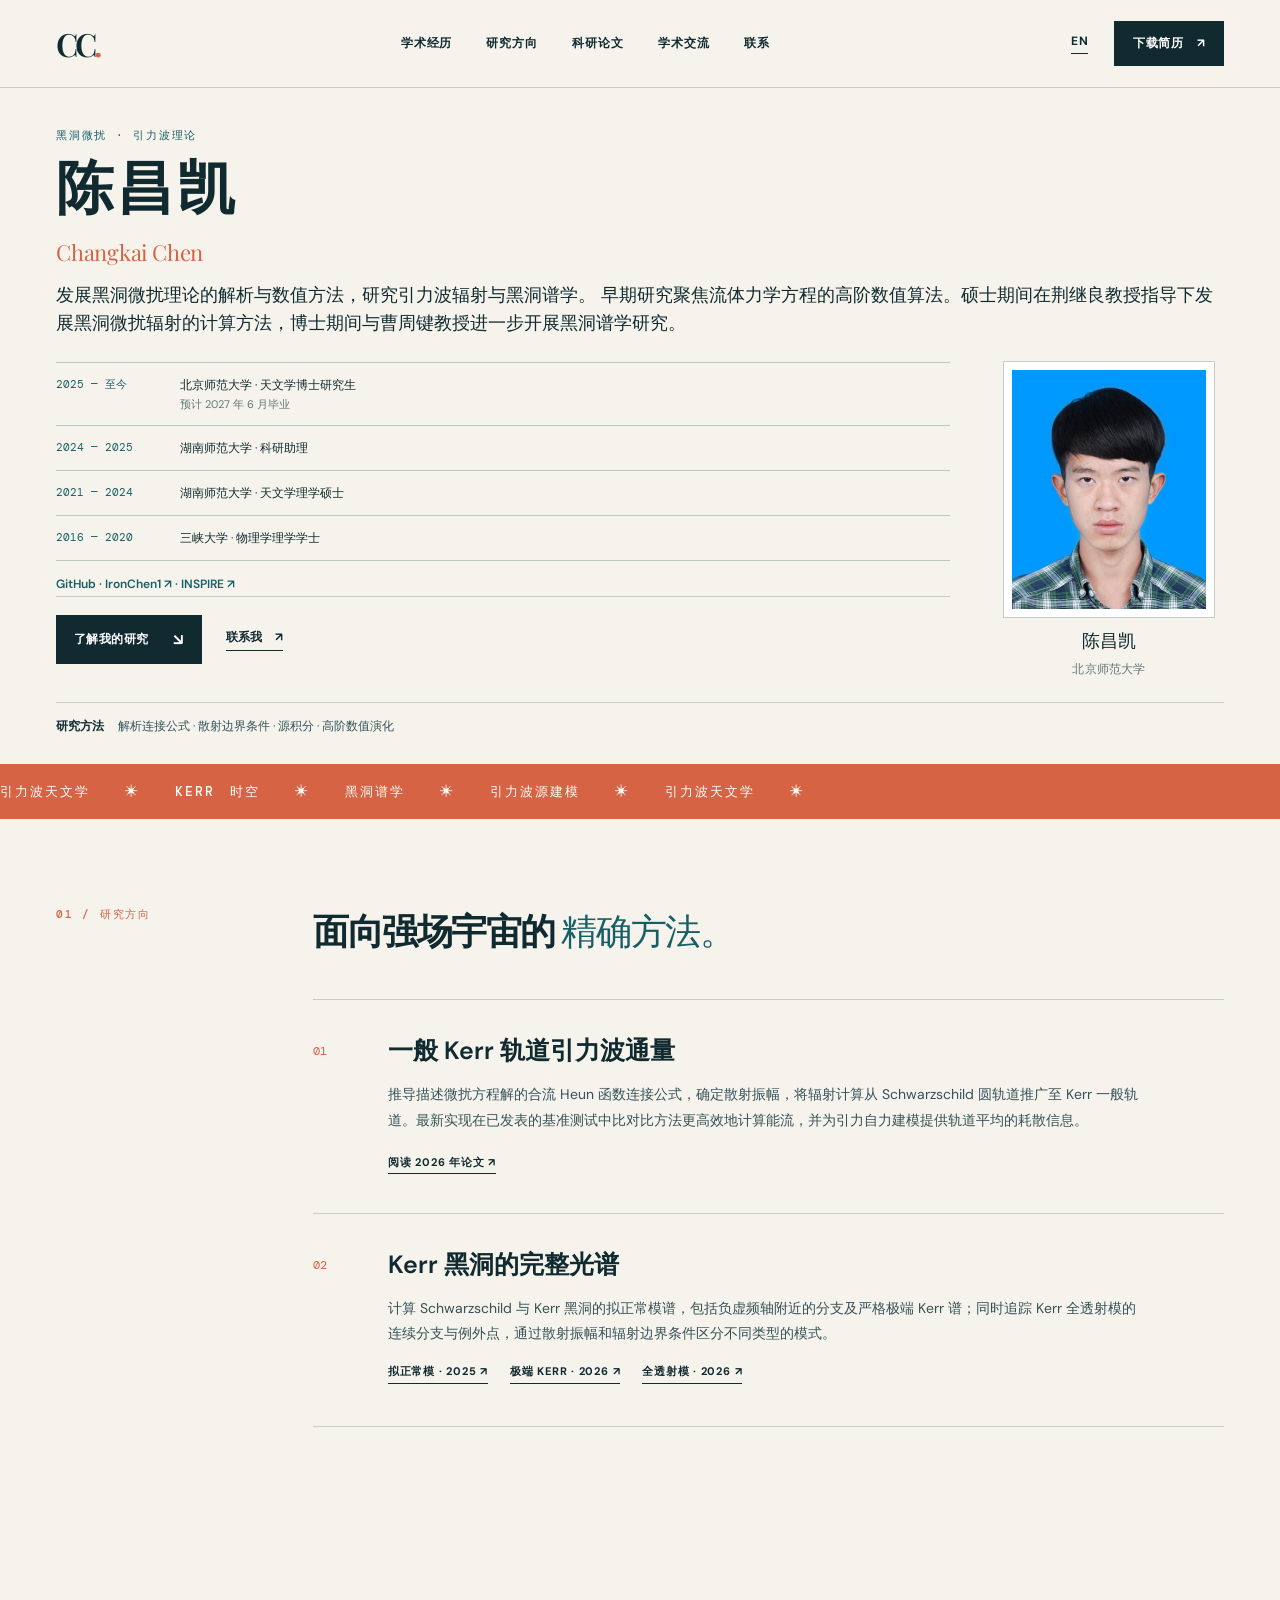
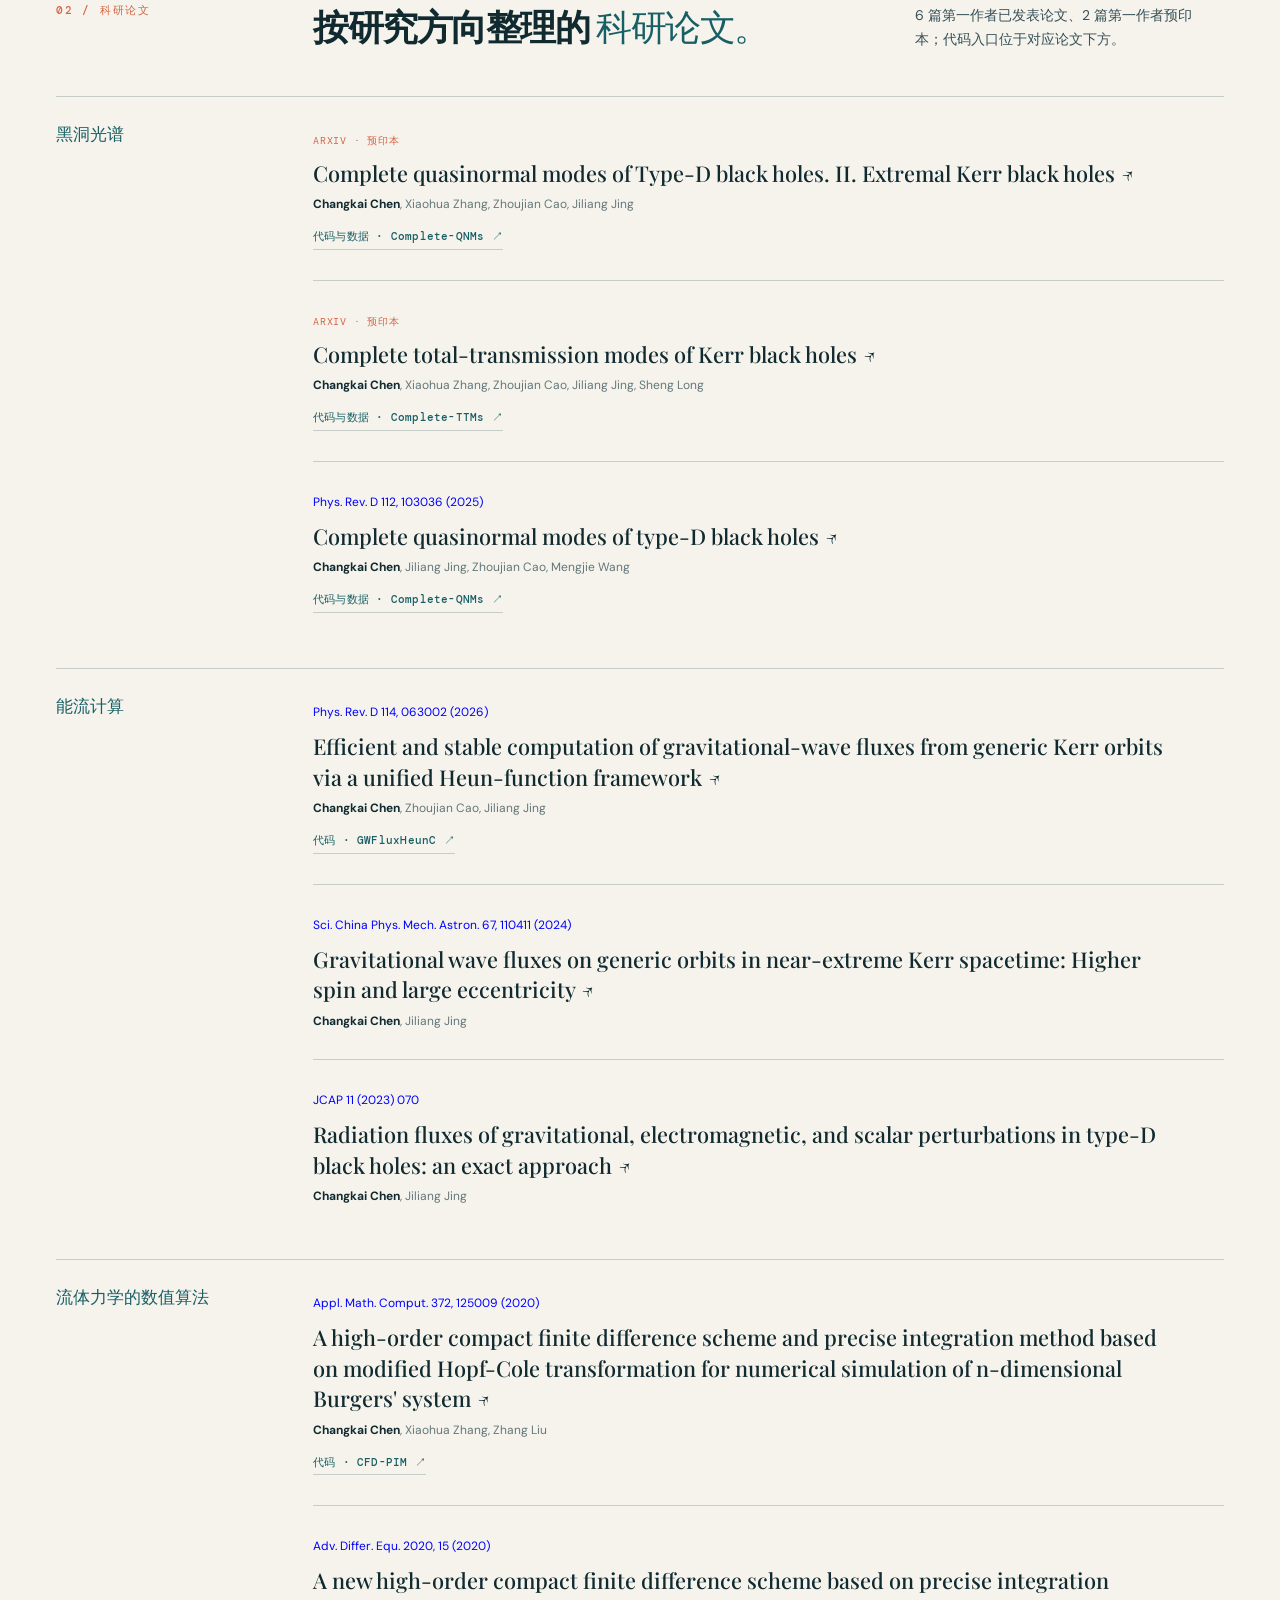
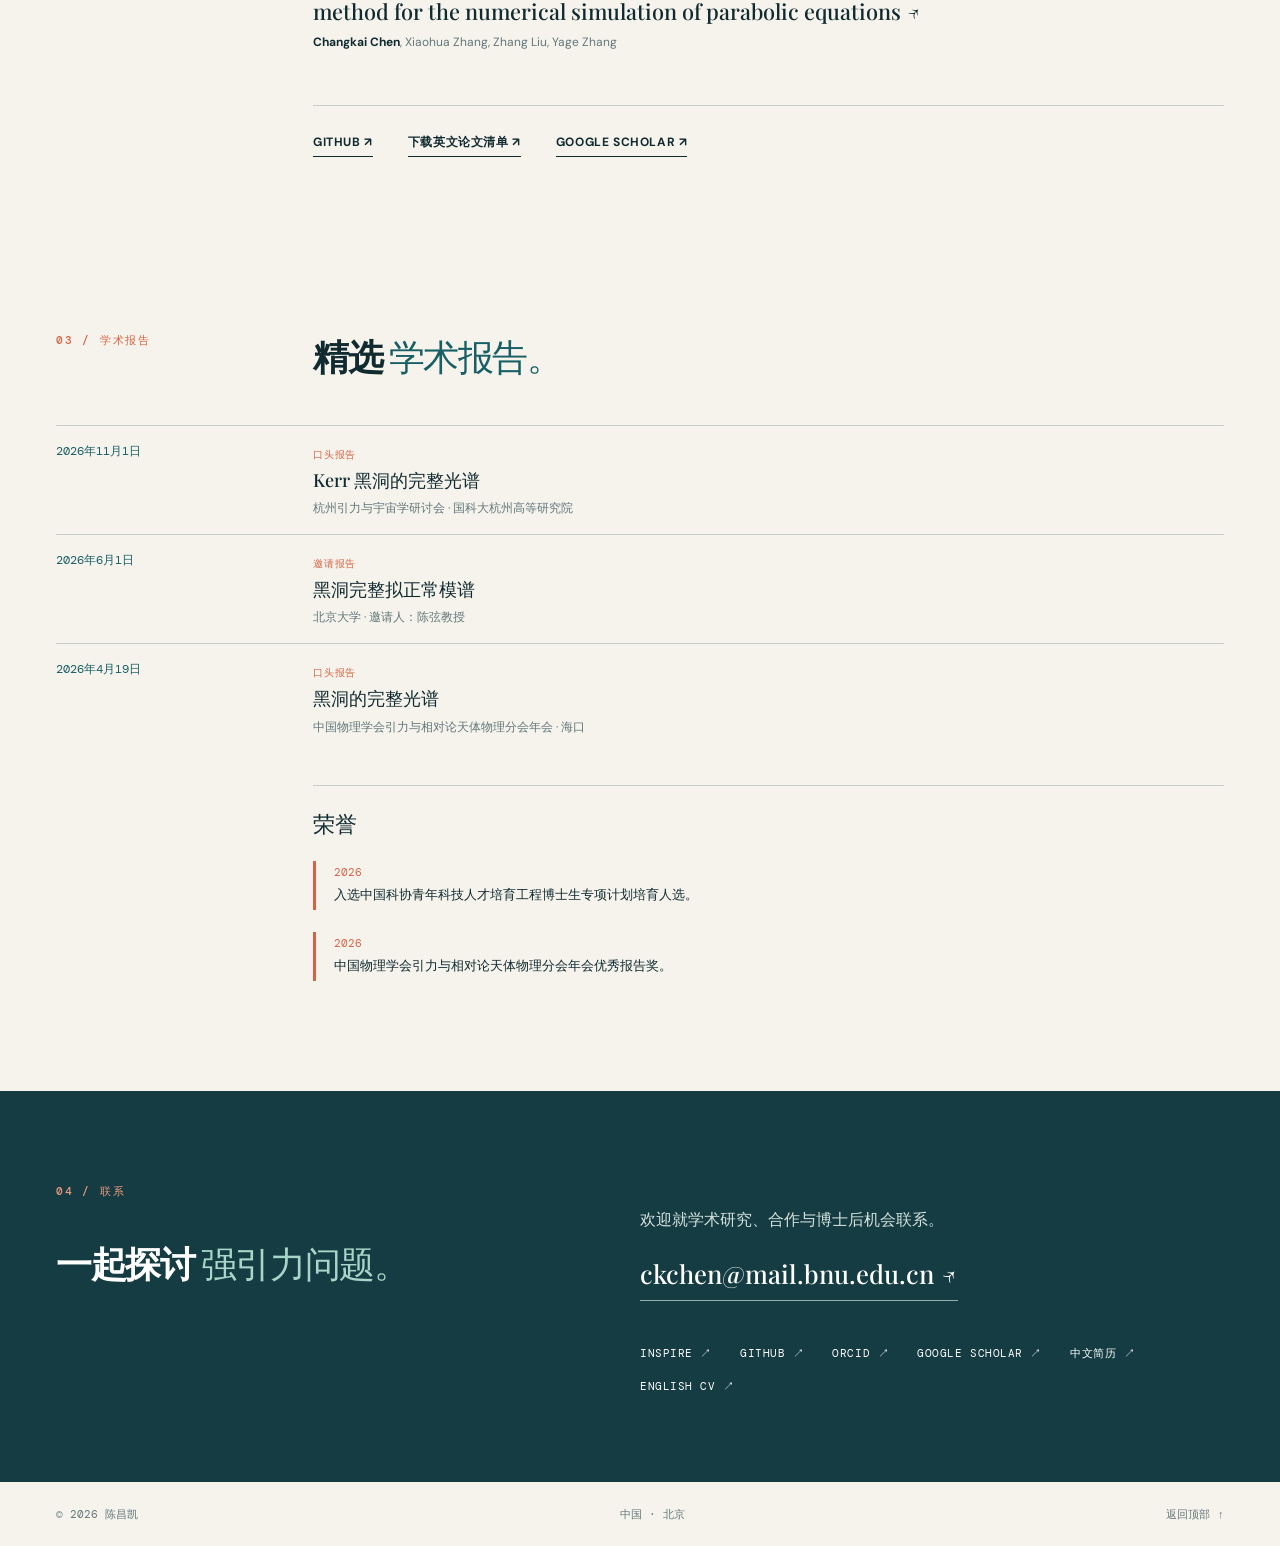
==== commit c14bf9d9: "Merge biography into a compact introduction with full-width methods" ====
--- a/zh.html
+++ b/zh.html
@@ -6,26 +6,31 @@
   <title>陈昌凯 · 黑洞微扰与引力波研究</title>
   <link rel="canonical" href="https://ironchen1.github.io/zh.html">
   <link rel="alternate" hreflang="en" href="https://ironchen1.github.io/">
-  <link rel="stylesheet" href="styles.css?v=20261113f">
+  <link rel="stylesheet" href="styles.css?v=20261113g">
 </head>
 <body class="zh">
   <a class="skip" href="#main">跳转到正文</a>
   <header class="site-header"><a class="brand" href="#top" aria-label="陈昌凯，首页">CC<span class="brand-dot">.</span></a><nav aria-label="主导航"><a href="#about">学术经历</a><a href="#research">研究方向</a><a href="#publications">科研论文</a><a href="#talks">学术交流</a><a href="#contact">联系</a></nav><div class="header-actions"><a class="lang" href="index.html" lang="en">EN</a><a class="header-cv" href="assets/CV_Changkai_Chen_CN_University.pdf" download>下载简历 <span aria-hidden="true">↗</span></a></div></header>
   <main id="main">
-    <section class="hero wrap" id="top"><div class="hero-copy"><p class="lead-line">黑洞微扰 · 引力波理论</p><h1>陈昌凯<span class="han-name">Changkai Chen</span></h1><p class="hero-intro">发展黑洞微扰理论的解析与数值方法，研究引力波辐射与黑洞谱学。</p><div class="timeline hero-timeline"><div><time>2025 — 至今</time><span>北京师范大学 · 天文学博士研究生<span class="degree-note">预计 2027 年 6 月毕业</span></span></div><div><time>2024 — 2025</time><span>湖南师范大学 · 科研助理</span></div><div><time>2021 — 2024</time><span>湖南师范大学 · 天文学理学硕士</span></div><div><time>2016 — 2020</time><span>三峡大学 · 物理学理学学士</span></div></div><div class="profile-github"><a href="https://github.com/IronChen1" target="_blank" rel="noopener noreferrer">GitHub · IronChen1 <span aria-hidden="true">↗</span></a><span aria-hidden="true"> · </span><a href="https://inspirehep.net/authors/2769419?ui-citation-summary=true" target="_blank" rel="noopener noreferrer">INSPIRE <span aria-hidden="true">↗</span></a></div><div class="hero-links"><a class="button-primary" href="#research">了解我的研究 <span aria-hidden="true">↘</span></a><a class="text-link" href="mailto:ckchen@mail.bnu.edu.cn">联系我 <span aria-hidden="true">↗</span></a></div></div><figure class="hero-visual"><div class="portrait-frame"><img src="assets/photo.jpg" alt="陈昌凯" width="358" height="441"></div><figcaption class="visual-note">陈昌凯<span>北京师范大学</span></figcaption></figure></section>
+    <section class="hero wrap" id="top">
+      <div class="hero-copy" id="about"><p class="lead-line">黑洞微扰 · 引力波理论</p><h1>陈昌凯<span class="han-name">Changkai Chen</span></h1><p class="hero-intro">发展黑洞微扰理论的解析与数值方法，研究引力波辐射与黑洞谱学。 早期研究聚焦流体力学方程的高阶数值算法。硕士期间在荆继良教授指导下发展黑洞微扰辐射的计算方法，博士期间与曹周键教授进一步开展黑洞谱学研究。</p></div>
+      <div class="hero-details"><div class="timeline hero-timeline"><div><time>2025 — 至今</time><span>北京师范大学 · 天文学博士研究生<span class="degree-note">预计 2027 年 6 月毕业</span></span></div><div><time>2024 — 2025</time><span>湖南师范大学 · 科研助理</span></div><div><time>2021 — 2024</time><span>湖南师范大学 · 天文学理学硕士</span></div><div><time>2016 — 2020</time><span>三峡大学 · 物理学理学学士</span></div></div><div class="profile-github"><a href="https://github.com/IronChen1" target="_blank" rel="noopener noreferrer">GitHub · IronChen1 <span aria-hidden="true">↗</span></a><span aria-hidden="true"> · </span><a href="https://inspirehep.net/authors/2769419?ui-citation-summary=true" target="_blank" rel="noopener noreferrer">INSPIRE <span aria-hidden="true">↗</span></a></div><div class="hero-links"><a class="button-primary" href="#research">了解我的研究 <span aria-hidden="true">↘</span></a><a class="text-link" href="mailto:ckchen@mail.bnu.edu.cn">联系我 <span aria-hidden="true">↗</span></a></div></div>
+      <figure class="hero-visual"><div class="portrait-frame"><img src="assets/photo.jpg" alt="陈昌凯" width="358" height="441"></div><figcaption class="visual-note">陈昌凯<span>北京师范大学</span></figcaption></figure>
+      <div class="hero-methods"><strong>研究方法</strong><span>解析连接公式 · 散射边界条件 · 源积分 · 高阶数值演化</span></div>
+    </section>
     <div class="marquee" aria-hidden="true"><div>引力波天文学 <span>✳</span> KERR 时空 <span>✳</span> 黑洞谱学 <span>✳</span> 引力波源建模 <span>✳</span> 引力波天文学 <span>✳</span></div></div>
-    <section class="section about" id="about"><div class="wrap about-grid"><div class="about-title"><span class="index">01 / 学术经历</span><h2>从数值数学 <em>走向引力波天文学。</em></h2><p class="about-intro">早期研究聚焦流体力学方程的高阶数值算法。硕士期间在荆继良教授指导下发展黑洞微扰辐射的计算方法，博士期间与曹周键教授进一步开展黑洞谱学研究。</p></div><div class="about-highlights"><p class="methods"><strong>研究方法</strong><br>解析连接公式 · 散射边界条件 · 源积分 · 高阶数值演化</p></div></div></section>
-    <section class="section research wrap" id="research"><div class="section-head"><span class="index">02 / 研究方向</span><h2>面向强场宇宙的 <em>精确方法。</em></h2></div><div class="research-list"><article class="research-item"><span class="item-no">01</span><div><h3>一般 Kerr 轨道引力波通量</h3><p>推导描述微扰方程解的合流 Heun 函数连接公式，确定散射振幅，将辐射计算从 Schwarzschild 圆轨道推广至 Kerr 一般轨道。最新实现在已发表的基准测试中比对比方法更高效地计算能流，并为引力自力建模提供轨道平均的耗散信息。</p><a href="https://doi.org/10.1103/nngm-dhpl" target="_blank" rel="noopener noreferrer">阅读 2026 年论文 ↗</a></div></article><article class="research-item"><span class="item-no">02</span><div><h3>Kerr 黑洞的完整光谱</h3><p>计算 Schwarzschild 与 Kerr 黑洞的拟正常模谱，包括负虚频轴附近的分支及严格极端 Kerr 谱；同时追踪 Kerr 全透射模的连续分支与例外点，通过散射振幅和辐射边界条件区分不同类型的模式。</p><div class="research-links"><a href="https://doi.org/10.1103/f8m8-vr4l" target="_blank" rel="noopener noreferrer">拟正常模 · 2025 <span aria-hidden="true">↗</span></a><a href="https://arxiv.org/abs/2610.39095" target="_blank" rel="noopener noreferrer">极端 Kerr · 2026 <span aria-hidden="true">↗</span></a><a href="https://arxiv.org/abs/2609.39609" target="_blank" rel="noopener noreferrer">全透射模 · 2026 <span aria-hidden="true">↗</span></a></div></div></article></div></section>
+
+    <section class="section research wrap" id="research"><div class="section-head"><span class="index">01 / 研究方向</span><h2>面向强场宇宙的 <em>精确方法。</em></h2></div><div class="research-list"><article class="research-item"><span class="item-no">01</span><div><h3>一般 Kerr 轨道引力波通量</h3><p>推导描述微扰方程解的合流 Heun 函数连接公式，确定散射振幅，将辐射计算从 Schwarzschild 圆轨道推广至 Kerr 一般轨道。最新实现在已发表的基准测试中比对比方法更高效地计算能流，并为引力自力建模提供轨道平均的耗散信息。</p><a href="https://doi.org/10.1103/nngm-dhpl" target="_blank" rel="noopener noreferrer">阅读 2026 年论文 ↗</a></div></article><article class="research-item"><span class="item-no">02</span><div><h3>Kerr 黑洞的完整光谱</h3><p>计算 Schwarzschild 与 Kerr 黑洞的拟正常模谱，包括负虚频轴附近的分支及严格极端 Kerr 谱；同时追踪 Kerr 全透射模的连续分支与例外点，通过散射振幅和辐射边界条件区分不同类型的模式。</p><div class="research-links"><a href="https://doi.org/10.1103/f8m8-vr4l" target="_blank" rel="noopener noreferrer">拟正常模 · 2025 <span aria-hidden="true">↗</span></a><a href="https://arxiv.org/abs/2610.39095" target="_blank" rel="noopener noreferrer">极端 Kerr · 2026 <span aria-hidden="true">↗</span></a><a href="https://arxiv.org/abs/2609.39609" target="_blank" rel="noopener noreferrer">全透射模 · 2026 <span aria-hidden="true">↗</span></a></div></div></article></div></section>
 
     <section class="section pubs wrap" id="publications">
-      <div class="section-head"><span class="index">03 / 科研论文</span><h2>按研究方向整理的 <em>科研论文。</em></h2><p>6 篇第一作者已发表论文、2 篇第一作者预印本；代码入口位于对应论文下方。</p></div>
+      <div class="section-head"><span class="index">02 / 科研论文</span><h2>按研究方向整理的 <em>科研论文。</em></h2><p>6 篇第一作者已发表论文、2 篇第一作者预印本；代码入口位于对应论文下方。</p></div>
       <div class="pub-year pub-category"><span>黑洞光谱</span><div class="pubs-in-year"><article><span class="pub-type">arXiv · 预印本</span><h3><a href="https://arxiv.org/abs/2610.39095" target="_blank" rel="noopener noreferrer">Complete quasinormal modes of Type-D black holes. II. Extremal Kerr black holes ↗</a></h3><p><strong>Changkai Chen</strong>, Xiaohua Zhang, Zhoujian Cao, Jiliang Jing</p><div class="paper-resources"><a href="https://github.com/IronChen1/Complete-QNMs" target="_blank" rel="noopener noreferrer">代码与数据 · Complete-QNMs <span aria-hidden="true">↗</span></a></div></article><article><span class="pub-type">arXiv · 预印本</span><h3><a href="https://arxiv.org/abs/2609.39609" target="_blank" rel="noopener noreferrer">Complete total-transmission modes of Kerr black holes ↗</a></h3><p><strong>Changkai Chen</strong>, Xiaohua Zhang, Zhoujian Cao, Jiliang Jing, Sheng Long</p><div class="paper-resources"><a href="https://github.com/IronChen1/Complete-TTMs" target="_blank" rel="noopener noreferrer">代码与数据 · Complete-TTMs <span aria-hidden="true">↗</span></a></div></article><article><a class="journal-citation" href="https://doi.org/10.1103/f8m8-vr4l" target="_blank" rel="noopener noreferrer">Phys. Rev. D 112, 103036 (2025)</a><h3><a href="https://doi.org/10.1103/f8m8-vr4l" target="_blank" rel="noopener noreferrer">Complete quasinormal modes of type-D black holes ↗</a></h3><p><strong>Changkai Chen</strong>, Jiliang Jing, Zhoujian Cao, Mengjie Wang</p><div class="paper-resources"><a href="https://github.com/IronChen1/Complete-QNMs" target="_blank" rel="noopener noreferrer">代码与数据 · Complete-QNMs <span aria-hidden="true">↗</span></a></div></article></div></div>
       <div class="pub-year pub-category"><span>能流计算</span><div class="pubs-in-year"><article><a class="journal-citation" href="https://doi.org/10.1103/nngm-dhpl" target="_blank" rel="noopener noreferrer">Phys. Rev. D 114, 063002 (2026)</a><h3><a href="https://doi.org/10.1103/nngm-dhpl" target="_blank" rel="noopener noreferrer">Efficient and stable computation of gravitational-wave fluxes from generic Kerr orbits via a unified Heun-function framework ↗</a></h3><p><strong>Changkai Chen</strong>, Zhoujian Cao, Jiliang Jing</p><div class="paper-resources"><a href="https://github.com/IronChen1/GWFluxHeunC" target="_blank" rel="noopener noreferrer">代码 · GWFluxHeunC <span aria-hidden="true">↗</span></a></div></article><article><a class="journal-citation" href="https://doi.org/10.1007/s11433-024-2431-0" target="_blank" rel="noopener noreferrer">Sci. China Phys. Mech. Astron. 67, 110411 (2024)</a><h3><a href="https://doi.org/10.1007/s11433-024-2431-0" target="_blank" rel="noopener noreferrer">Gravitational wave fluxes on generic orbits in near-extreme Kerr spacetime: Higher spin and large eccentricity ↗</a></h3><p><strong>Changkai Chen</strong>, Jiliang Jing</p></article><article><a class="journal-citation" href="https://doi.org/10.1088/1475-7516/2023/11/070" target="_blank" rel="noopener noreferrer">JCAP 11 (2023) 070</a><h3><a href="https://doi.org/10.1088/1475-7516/2023/11/070" target="_blank" rel="noopener noreferrer">Radiation fluxes of gravitational, electromagnetic, and scalar perturbations in type-D black holes: an exact approach ↗</a></h3><p><strong>Changkai Chen</strong>, Jiliang Jing</p></article></div></div>
       <div class="pub-year pub-category"><span>流体力学的数值算法</span><div class="pubs-in-year"><article><a class="journal-citation" href="https://doi.org/10.1016/j.amc.2019.125009" target="_blank" rel="noopener noreferrer">Appl. Math. Comput. 372, 125009 (2020)</a><h3><a href="https://doi.org/10.1016/j.amc.2019.125009" target="_blank" rel="noopener noreferrer">A high-order compact finite difference scheme and precise integration method based on modified Hopf-Cole transformation for numerical simulation of n-dimensional Burgers' system ↗</a></h3><p><strong>Changkai Chen</strong>, Xiaohua Zhang, Zhang Liu</p><div class="paper-resources"><a href="https://github.com/LzEfreet/CFD-PIM" target="_blank" rel="noopener noreferrer">代码 · CFD-PIM <span aria-hidden="true">↗</span></a></div></article><article><a class="journal-citation" href="https://doi.org/10.1186/s13662-019-2484-7" target="_blank" rel="noopener noreferrer">Adv. Differ. Equ. 2020, 15 (2020)</a><h3><a href="https://doi.org/10.1186/s13662-019-2484-7" target="_blank" rel="noopener noreferrer">A new high-order compact finite difference scheme based on precise integration method for the numerical simulation of parabolic equations ↗</a></h3><p><strong>Changkai Chen</strong>, Xiaohua Zhang, Zhang Liu, Yage Zhang</p></article></div></div>
       <div class="publication-links"><a href="https://github.com/IronChen1" target="_blank" rel="noopener noreferrer">GitHub <span aria-hidden="true">↗</span></a><a href="assets/Publications_Changkai_Chen.pdf" download>下载英文论文清单 ↗</a><a href="https://scholar.google.com/citations?user=2WpuOF4AAAAJ" target="_blank" rel="noopener noreferrer">Google Scholar ↗</a></div>
     </section>
 
-    <section class="section pubs wrap" id="talks"><div class="section-head"><span class="index">04 / 学术报告</span><h2>精选 <em>学术报告。</em></h2></div><div class="pub-year"><span>2026年11月1日</span><div class="pubs-in-year"><article><span class="pub-type">口头报告</span><h3>Kerr 黑洞的完整光谱</h3><p>杭州引力与宇宙学研讨会 · 国科大杭州高等研究院</p></article></div></div><div class="pub-year"><span>2026年6月1日</span><div class="pubs-in-year"><article><span class="pub-type">邀请报告</span><h3>黑洞完整拟正常模谱</h3><p>北京大学 · 邀请人：陈弦教授</p></article></div></div><div class="pub-year"><span>2026年4月19日</span><div class="pubs-in-year"><article><span class="pub-type">口头报告</span><h3>黑洞的完整光谱</h3><p>中国物理学会引力与相对论天体物理分会年会 · 海口</p></article></div></div><div class="talk-honours"><h3>荣誉</h3><div class="about-highlights"><p class="award"><span>2026</span> 入选中国科协青年科技人才培育工程博士生专项计划培育人选。</p><p class="award"><span>2026</span> 中国物理学会引力与相对论天体物理分会年会优秀报告奖。</p></div></div></section>
-    <section class="contact" id="contact"><div class="wrap contact-grid"><div><span class="index">05 / 联系</span><h2>一起探讨 <em>强引力问题。</em></h2></div><div class="contact-side"><p>欢迎就学术研究、合作与博士后机会联系。</p><a class="email" href="mailto:ckchen@mail.bnu.edu.cn">ckchen@mail.bnu.edu.cn ↗</a><div class="contact-links"><a href="https://inspirehep.net/authors/2769419?ui-citation-summary=true" target="_blank" rel="noopener noreferrer">INSPIRE ↗</a><a href="https://github.com/IronChen1" target="_blank" rel="noopener noreferrer">GitHub ↗</a><a href="https://orcid.org/0000-0002-4023-0682" target="_blank" rel="noopener noreferrer">ORCID ↗</a><a href="https://scholar.google.com/citations?user=2WpuOF4AAAAJ" target="_blank" rel="noopener noreferrer">Google Scholar ↗</a><a href="assets/CV_Changkai_Chen_CN_University.pdf" download>中文简历 ↗</a><a href="assets/CV_Changkai_Chen_General.pdf" download>English CV ↗</a></div></div></div></section>
+    <section class="section pubs wrap" id="talks"><div class="section-head"><span class="index">03 / 学术报告</span><h2>精选 <em>学术报告。</em></h2></div><div class="pub-year"><span>2026年11月1日</span><div class="pubs-in-year"><article><span class="pub-type">口头报告</span><h3>Kerr 黑洞的完整光谱</h3><p>杭州引力与宇宙学研讨会 · 国科大杭州高等研究院</p></article></div></div><div class="pub-year"><span>2026年6月1日</span><div class="pubs-in-year"><article><span class="pub-type">邀请报告</span><h3>黑洞完整拟正常模谱</h3><p>北京大学 · 邀请人：陈弦教授</p></article></div></div><div class="pub-year"><span>2026年4月19日</span><div class="pubs-in-year"><article><span class="pub-type">口头报告</span><h3>黑洞的完整光谱</h3><p>中国物理学会引力与相对论天体物理分会年会 · 海口</p></article></div></div><div class="talk-honours"><h3>荣誉</h3><div class="about-highlights"><p class="award"><span>2026</span> 入选中国科协青年科技人才培育工程博士生专项计划培育人选。</p><p class="award"><span>2026</span> 中国物理学会引力与相对论天体物理分会年会优秀报告奖。</p></div></div></section>
+    <section class="contact" id="contact"><div class="wrap contact-grid"><div><span class="index">04 / 联系</span><h2>一起探讨 <em>强引力问题。</em></h2></div><div class="contact-side"><p>欢迎就学术研究、合作与博士后机会联系。</p><a class="email" href="mailto:ckchen@mail.bnu.edu.cn">ckchen@mail.bnu.edu.cn ↗</a><div class="contact-links"><a href="https://inspirehep.net/authors/2769419?ui-citation-summary=true" target="_blank" rel="noopener noreferrer">INSPIRE ↗</a><a href="https://github.com/IronChen1" target="_blank" rel="noopener noreferrer">GitHub ↗</a><a href="https://orcid.org/0000-0002-4023-0682" target="_blank" rel="noopener noreferrer">ORCID ↗</a><a href="https://scholar.google.com/citations?user=2WpuOF4AAAAJ" target="_blank" rel="noopener noreferrer">Google Scholar ↗</a><a href="assets/CV_Changkai_Chen_CN_University.pdf" download>中文简历 ↗</a><a href="assets/CV_Changkai_Chen_General.pdf" download>English CV ↗</a></div></div></div></section>
   </main><footer class="footer wrap"><span>© 2026 陈昌凯</span><span>中国 · 北京</span><a href="#top">返回顶部 ↑</a></footer>
 </body></html>
--- a/styles.css
+++ b/styles.css
@@ -2,16 +2,16 @@
 :root{--ink:#102a30;--ink-soft:#365158;--muted:#63777b;--accent:#d66444;--teal:#185f65;--paper:#f5f3ec;--line:#c6ccc7;--white:#fff;--serif:'Playfair Display',Georgia,serif;--sans:'DM Sans','Noto Sans SC','Microsoft YaHei',Arial,sans-serif;--mono:'DM Mono',monospace}
 *{box-sizing:border-box}html{scroll-behavior:smooth}body{margin:0;background:var(--paper);color:var(--ink);font-family:var(--sans);-webkit-font-smoothing:antialiased}a{color:inherit;text-decoration:none}a:focus-visible{outline:2px solid var(--accent);outline-offset:4px}img{display:block;max-width:100%}.skip{position:absolute;top:-60px;left:20px;background:var(--ink);color:#fff;padding:12px;z-index:10}.skip:focus{top:10px}.wrap{width:min(1280px,calc(100% - 112px));margin-inline:auto}
 .site-header{height:88px;padding:0 56px;display:flex;align-items:center;gap:50px;border-bottom:1px solid var(--line);position:relative;z-index:3}.brand{font-family:var(--serif);font-size:32px;font-weight:600;letter-spacing:-.09em;line-height:1}.brand-dot{color:var(--accent)}.site-header nav{display:flex;gap:34px;margin:auto;font-size:12px;font-weight:700;letter-spacing:.08em;text-transform:uppercase}.site-header nav a{padding:12px 0;transition:color .2s}.site-header nav a:hover,.lang:hover,.text-link:hover,.research-item a:hover{color:var(--accent)}.header-actions{display:flex;gap:26px;align-items:center;font-size:12px;font-weight:700;letter-spacing:.04em}.lang{border-bottom:1px solid var(--ink);padding-bottom:4px}.header-cv{background:var(--ink);color:#fff;padding:14px 19px;white-space:nowrap;transition:background .2s}.header-cv:hover,.button-primary:hover{background:var(--teal)}.header-cv span{margin-left:10px}
-.hero{display:grid;grid-template-columns:1.03fr .97fr;min-height:500px}.hero-copy{padding:70px 40px 72px 0;display:flex;flex-direction:column;align-items:flex-start}.lead-line{color:var(--teal);font-family:var(--mono);font-size:11px;letter-spacing:.16em;text-transform:uppercase;margin:0 0 36px}.hero h1{font-family:var(--serif);font-size:clamp(36px,4.7vw,60px);line-height:1.12;font-weight:500;letter-spacing:-.045em;margin:0 0 29px}.latin-name{white-space:nowrap}.hero h1 em{color:var(--teal);font-weight:400}.han-name{font-family:var(--sans);display:block;font-size:16px;font-style:normal;letter-spacing:.26em;color:var(--accent);font-weight:600;margin-top:18px}.hero-intro{font-family:var(--serif);font-size:clamp(18px,1.8vw,22px);line-height:1.4;max-width:600px;margin:0 0 29px}.hero-position{font-size:13px;line-height:1.65;color:var(--ink-soft);margin:0}.hero-links{margin-top:auto;padding-top:40px;display:flex;align-items:center;gap:27px}.button-primary{display:inline-flex;align-items:center;gap:35px;padding:19px 23px;background:var(--ink);color:#fff;font-weight:700;font-size:12px;letter-spacing:.04em;transition:background .2s}.button-primary span{font-size:16px}.text-link{font-size:12px;font-weight:700;border-bottom:1px solid var(--ink);padding-bottom:4px}.text-link span{margin-left:10px}
-.hero-visual{position:relative;min-height:500px;margin:0;display:flex;flex-direction:column;align-items:center;justify-content:center;gap:22px;padding:64px 30px}.portrait-frame{width:min(210px,70%);border:8px solid var(--white);outline:1px solid var(--line);background:var(--white)}.portrait-frame img{display:block;width:100%;height:auto;object-fit:contain;filter:none;mix-blend-mode:normal;opacity:1}.visual-note{position:static;color:var(--ink);text-align:center;font:500 18px/1.3 var(--serif);margin:0}.visual-note span{display:block;margin-top:8px;color:var(--muted);font:12px/1.5 var(--sans);letter-spacing:.02em}.marquee{background:var(--accent);color:#fff;overflow:hidden;white-space:nowrap;height:55px;display:flex;align-items:center}.marquee div{font:500 13px var(--mono);letter-spacing:.15em;word-spacing:.4em;animation:shift 30s linear infinite}.marquee span{padding:0 20px}@keyframes shift{to{transform:translateX(-25%)}}
+.hero{display:grid;grid-template-columns:minmax(0,1fr) 230px;grid-template-areas:"intro intro" "details portrait" "methods methods";column-gap:44px;row-gap:24px;align-items:start;min-height:0;padding-top:40px;padding-bottom:28px}.hero-copy{grid-area:intro;min-width:0;padding:0;display:block}.lead-line{color:var(--teal);font-family:var(--mono);font-size:11px;letter-spacing:.16em;text-transform:uppercase;margin:0 0 14px}.hero h1{font-family:var(--serif);font-size:clamp(36px,4.7vw,60px);line-height:1.12;font-weight:500;letter-spacing:-.045em;margin:0 0 18px}.latin-name{white-space:nowrap}.hero h1 em{color:var(--teal);font-weight:400}.han-name{font-family:var(--sans);display:block;font-size:16px;font-style:normal;letter-spacing:.26em;color:var(--accent);font-weight:600;margin-top:18px}.hero-intro{font-family:var(--serif);font-size:18px;line-height:1.55;max-width:none;margin:0}.hero-position{font-size:13px;line-height:1.65;color:var(--ink-soft);margin:0}.hero-links{margin-top:0;padding-top:18px;display:flex;align-items:center;gap:24px}.button-primary{display:inline-flex;align-items:center;gap:24px;padding:14px 18px;background:var(--ink);color:#fff;font-weight:700;font-size:12px;letter-spacing:.04em;transition:background .2s}.button-primary span{font-size:16px}.text-link{font-size:12px;font-weight:700;border-bottom:1px solid var(--ink);padding-bottom:4px}.text-link span{margin-left:10px}
+.hero-visual{grid-area:portrait;position:relative;min-height:0;margin:0;padding:0;display:flex;flex-direction:column;align-items:center;justify-content:flex-start;gap:12px;align-self:center}.portrait-frame{width:210px;max-width:100%;border:8px solid var(--white);outline:1px solid var(--line);background:var(--white)}.portrait-frame img{display:block;width:100%;height:auto;object-fit:contain;filter:none;mix-blend-mode:normal;opacity:1}.visual-note{position:static;color:var(--ink);text-align:center;font:500 18px/1.3 var(--serif);margin:0}.visual-note span{display:block;margin-top:8px;color:var(--muted);font:12px/1.5 var(--sans);letter-spacing:.02em}.marquee{background:var(--accent);color:#fff;overflow:hidden;white-space:nowrap;height:55px;display:flex;align-items:center}.marquee div{font:500 13px var(--mono);letter-spacing:.15em;word-spacing:.4em;animation:shift 30s linear infinite}.marquee span{padding:0 20px}@keyframes shift{to{transform:translateX(-25%)}}
 .section{padding-top:88px;padding-bottom:88px}.section-head{display:grid;grid-template-columns:22% 50% 28%;align-items:start;margin-bottom:44px}.index{font:500 11px var(--mono);letter-spacing:.16em;color:var(--accent);text-transform:uppercase}.section-head h2,.about h2,.contact h2{font:500 clamp(28px,2.8vw,36px)/1.24 var(--serif);letter-spacing:-.045em;margin:0}.section-head h2 em,.about h2 em,.contact h2 em{font-weight:400;color:var(--teal)}.section-head>p{max-width:300px;color:var(--ink-soft);font-size:14px;line-height:1.75;margin:0 0 0 18px}.research-list{margin-left:22%;border-top:1px solid var(--line)}.research-item{display:grid;grid-template-columns:75px 1fr;padding:35px 0 42px;border-bottom:1px solid var(--line)}.item-no{font:12px var(--mono);color:var(--accent);padding-top:8px}.research-item h3{font:500 clamp(20px,2vw,25px)/1.3 var(--serif);margin:0 0 15px}.research-item p{font-size:14px;line-height:1.8;color:var(--ink-soft);max-width:760px;margin:0 0 17px}.research-item a{font:700 11px var(--sans);letter-spacing:.07em;text-transform:uppercase;border-bottom:1px solid var(--ink);padding-bottom:4px}
 .feature-band{background:#dce6de;padding:70px 0}.feature-inner{display:grid;grid-template-columns:2fr 1fr;gap:80px;align-items:end}.feature-quote{font:400 clamp(24px,2.6vw,32px)/1.3 var(--serif);letter-spacing:-.03em;margin:0;max-width:800px}.feature-inner>div{border-top:1px solid #9eb3aa;padding-top:14px}.feature-inner span{font:10px var(--mono);letter-spacing:.14em;color:var(--teal)}.feature-inner>div p{font-size:13px;line-height:1.6;margin:9px 0 0}
 .pubs{padding-bottom:88px}.pub-year{display:grid;grid-template-columns:22% 1fr;border-top:1px solid var(--line);padding:25px 0}.pub-year>span{font:500 25px var(--serif);color:var(--teal)}.pubs-in-year article{padding:6px 0 30px}.pubs-in-year article+article{border-top:1px solid var(--line);padding-top:28px}.pub-type{font:10px var(--mono);letter-spacing:.08em;text-transform:uppercase;color:var(--accent)}.pubs-in-year h3{font:500 clamp(18px,1.7vw,22px)/1.4 var(--serif);max-width:870px;margin:9px 0 8px}.pubs-in-year h3 a:hover{color:var(--teal)}.pubs-in-year h3 span{color:var(--accent);font:20px var(--sans)}.pubs-in-year p{color:var(--muted);font-size:12px;margin:0}.pubs-in-year strong{color:var(--ink);font-weight:700}.publication-links{margin-left:22%;display:flex;gap:35px;padding-top:28px;border-top:1px solid var(--line);font-size:12px;font-weight:700;letter-spacing:.05em;text-transform:uppercase}.publication-links a{border-bottom:1px solid var(--ink);padding-bottom:5px}.publication-links a:hover{color:var(--accent)}
 .about{background:#e8ede6}.about-grid{display:grid;grid-template-columns:50% 50%}.about-title{padding-right:40px}.about h2{font-size:clamp(28px,2.5vw,32px);margin-top:28px}.about-body>p:first-child{font:400 18px/1.65 var(--serif);margin:0 0 48px}.timeline{border-top:1px solid #bac9bf;margin-bottom:36px}.timeline>div{display:grid;grid-template-columns:155px 1fr;padding:16px 0;border-bottom:1px solid #bac9bf;font-size:13px;gap:20px}.timeline time{font:11px var(--mono);color:var(--teal)}.award{border-left:3px solid var(--accent);padding:6px 0 6px 22px;font-size:14px;line-height:1.7;margin-bottom:30px}.award span{display:block;font:11px var(--mono);color:var(--accent);margin-bottom:5px}.methods{font-size:13px;line-height:1.8;color:var(--ink-soft)}.methods strong{color:var(--ink)}
 .contact{background:#153c42;color:#fff;padding:88px 0}.contact-grid{display:grid;grid-template-columns:50% 50%}.contact .index{color:#e9997f}.contact h2{margin-top:40px}.contact h2 em{color:#a7d5c7}.contact-side{padding-top:28px}.contact-side>p{font:16px/1.6 var(--serif);color:#d4e2de;margin:0 0 25px}.email{font:500 clamp(20px,2vw,26px)/1.3 var(--serif);border-bottom:1px solid #92b0ac;padding-bottom:10px}.email:hover{color:#a7d5c7}.contact-links{display:flex;flex-wrap:wrap;gap:18px 28px;margin-top:55px;font:11px var(--mono);letter-spacing:.05em;text-transform:uppercase}.contact-links a:hover{color:#a7d5c7}.footer{display:flex;justify-content:space-between;padding-top:25px;padding-bottom:25px;font:11px var(--mono);color:var(--muted)}.footer a:hover{color:var(--accent)}
-.zh .hero h1{font-family:var(--sans);letter-spacing:.04em;font-size:clamp(42px,4.5vw,60px);font-weight:600;margin-bottom:36px}.zh .hero .han-name{font-family:var(--serif);letter-spacing:-.01em;font-weight:400;font-size:22px;margin-top:18px}.zh .hero-intro{font-family:var(--sans);font-weight:500}.zh .section-head h2,.zh .about h2,.zh .contact h2{font-family:var(--sans);font-weight:600;letter-spacing:-.04em}.zh .section-head h2 em,.zh .about h2 em,.zh .contact h2 em{font-family:var(--serif);font-style:normal}.zh .research-item h3{font-family:var(--sans);font-weight:600}.zh .feature-quote{font-family:var(--sans);font-weight:500}.zh .about-body>p:first-child{font-family:var(--sans);font-size:18px}.zh .contact-side>p{font-family:var(--sans)}
-@media(max-width:1000px){.wrap{width:min(100% - 60px,900px)}.site-header{padding:0 30px;gap:20px}.site-header nav{gap:18px}.header-actions{gap:15px}.hero{min-height:470px}.hero-copy{padding-top:64px}.hero h1{font-size:clamp(34px,4.7vw,48px)}.hero-visual{min-height:470px;padding-inline:24px}.portrait-frame{width:min(200px,78%)}.section-head{grid-template-columns:18% 52% 30%}.research-list,.publication-links{margin-left:18%}.pub-year{grid-template-columns:18% 1fr}}
-@media(max-width:720px){.wrap{width:calc(100% - 36px)}.site-header{height:70px;padding:0 18px;gap:10px;justify-content:space-between}.brand{font-size:29px}.site-header nav{position:absolute;top:70px;left:0;right:0;border-bottom:1px solid var(--line);background:var(--paper);justify-content:center;gap:17px;height:46px;align-items:center;font-size:10px}.header-actions{gap:14px}.header-cv{font-size:10px;padding:10px 12px}.hero{display:flex;flex-direction:column;padding-top:46px}.hero-copy{padding:42px 0 32px}.lead-line{font-size:10px;margin-bottom:25px}.hero h1{font-size:clamp(30px,8.5vw,44px);margin-bottom:22px}.hero .han-name{margin-top:14px}.hero-intro{font-size:19px}.hero-links{padding-top:35px;margin-top:0;gap:21px}.button-primary{gap:14px;padding:15px;font-size:11px}.text-link{font-size:11px}.hero-visual{min-height:0;padding:8px 0 56px;margin:0;gap:18px}.portrait-frame{width:min(170px,58%);border-width:7px}.visual-note{font-size:18px}.marquee{height:42px}.marquee div{font-size:10px}.section{padding-top:64px;padding-bottom:64px}.section-head{display:block;margin-bottom:45px}.section-head h2,.about h2,.contact h2{font-size:clamp(26px,6.2vw,32px);margin:20px 0}.section-head>p{margin:0;max-width:510px}.research-list,.publication-links{margin-left:0}.research-item{grid-template-columns:38px 1fr;padding:28px 0 32px}.research-item h3{font-size:21px}.research-item p{font-size:13px}.feature-band{padding:50px 0}.feature-inner{display:block} .feature-quote{font-size:25px;margin-bottom:35px}.pub-year{grid-template-columns:65px 1fr;padding:20px 0}.pub-year>span{font-size:24px}.pubs-in-year h3{font-size:18px}.publication-links{gap:20px;flex-wrap:wrap}.about-grid,.contact-grid{display:block}.about-title{padding:0 0 30px}.about h2{margin-top:24px}.about-body>p:first-child{font-size:18px}.timeline>div{grid-template-columns:115px 1fr;font-size:12px;gap:12px}.timeline time{font-size:10px}.contact{padding:64px 0}.contact h2{margin-bottom:40px}.contact-side{padding:0}.email{font-size:22px;word-break:break-all}.contact-links{margin-top:40px;gap:17px 23px}.footer{font-size:10px}.zh .hero h1{font-size:42px}.zh .hero .han-name{font-size:21px}}
+.zh .hero h1{font-family:var(--sans);letter-spacing:.04em;font-size:clamp(42px,4.5vw,60px);font-weight:600;margin-bottom:18px}.zh .hero .han-name{font-family:var(--serif);letter-spacing:-.01em;font-weight:400;font-size:22px;margin-top:18px}.zh .hero-intro{font-family:var(--sans);font-weight:500}.zh .section-head h2,.zh .about h2,.zh .contact h2{font-family:var(--sans);font-weight:600;letter-spacing:-.04em}.zh .section-head h2 em,.zh .about h2 em,.zh .contact h2 em{font-family:var(--serif);font-style:normal}.zh .research-item h3{font-family:var(--sans);font-weight:600}.zh .feature-quote{font-family:var(--sans);font-weight:500}.zh .about-body>p:first-child{font-family:var(--sans);font-size:18px}.zh .contact-side>p{font-family:var(--sans)}
+@media(max-width:1000px){.wrap{width:min(100% - 60px,900px)}.site-header{padding:0 30px;gap:20px}.site-header nav{gap:18px}.header-actions{gap:15px}.section-head{grid-template-columns:18% 52% 30%}.research-list,.publication-links{margin-left:18%}.pub-year{grid-template-columns:18% 1fr}}
+@media(max-width:720px){.wrap{width:calc(100% - 36px)}.site-header{height:70px;padding:0 18px;gap:10px;justify-content:space-between}.brand{font-size:29px}.site-header nav{position:absolute;top:70px;left:0;right:0;border-bottom:1px solid var(--line);background:var(--paper);justify-content:center;gap:17px;height:46px;align-items:center;font-size:10px}.header-actions{gap:14px}.header-cv{font-size:10px;padding:10px 12px}.button-primary{gap:14px;padding:15px;font-size:11px}.text-link{font-size:11px}.marquee{height:42px}.marquee div{font-size:10px}.section{padding-top:64px;padding-bottom:64px}.section-head{display:block;margin-bottom:45px}.section-head h2,.about h2,.contact h2{font-size:clamp(26px,6.2vw,32px);margin:20px 0}.section-head>p{margin:0;max-width:510px}.research-list,.publication-links{margin-left:0}.research-item{grid-template-columns:38px 1fr;padding:28px 0 32px}.research-item h3{font-size:21px}.research-item p{font-size:13px}.feature-band{padding:50px 0}.feature-inner{display:block} .feature-quote{font-size:25px;margin-bottom:35px}.pub-year{grid-template-columns:65px 1fr;padding:20px 0}.pub-year>span{font-size:24px}.pubs-in-year h3{font-size:18px}.publication-links{gap:20px;flex-wrap:wrap}.about-grid,.contact-grid{display:block}.about-title{padding:0 0 30px}.about h2{margin-top:24px}.about-body>p:first-child{font-size:18px}.timeline>div{grid-template-columns:115px 1fr;font-size:12px;gap:12px}.timeline time{font-size:10px}.contact{padding:64px 0}.contact h2{margin-bottom:40px}.contact-side{padding:0}.email{font-size:22px;word-break:break-all}.contact-links{margin-top:40px;gap:17px 23px}.footer{font-size:10px}}
 @media(prefers-reduced-motion:reduce){html{scroll-behavior:auto}.marquee div{animation:none}}
 
 /* Public research software and data links */
@@ -42,7 +42,7 @@
 .research-links{display:flex;flex-wrap:wrap;gap:14px 22px;align-items:baseline}
 
 /* Education and appointments sit with the introduction, beside the portrait. */
-.hero-copy .hero-timeline{align-self:stretch;width:100%;margin:24px 0 0}.hero-timeline>div{grid-template-columns:110px minmax(0,1fr);gap:14px;padding:13px 0;font-size:12px;line-height:1.5}.hero-timeline time{line-height:1.6}
+.hero-details .hero-timeline{width:100%;margin:0}.hero-timeline>div{grid-template-columns:110px minmax(0,1fr);gap:14px;padding:13px 0;font-size:12px;line-height:1.5}.hero-timeline time{line-height:1.6}
 @media(max-width:480px){.hero-timeline>div{grid-template-columns:98px minmax(0,1fr);gap:12px}}
 
 /* Keep the biography with its heading in the left About column. */
@@ -56,3 +56,8 @@
 @media(max-width:720px){.talk-honours{margin-left:0}}
 
 .degree-note{display:block;margin-top:2px;font-size:11px;color:var(--muted)}
+
+/* One compact introduction, followed by education and portrait, then a full-width methods row. */
+.hero-details{grid-area:details;min-width:0}.hero-methods{grid-area:methods;min-width:0;display:flex;gap:14px;align-items:baseline;border-top:1px solid var(--line);padding-top:14px;font:12px/1.6 var(--sans);color:var(--ink-soft)}.hero-methods strong{color:var(--ink);white-space:nowrap}.hero-methods>span{min-width:0}.hero-copy[id]{scroll-margin-top:24px}
+@media(max-width:1000px){.hero{grid-template-columns:minmax(0,1fr) 210px;column-gap:32px}}
+@media(max-width:720px){.hero{grid-template-columns:minmax(0,1fr);grid-template-areas:"intro" "details" "portrait" "methods";row-gap:20px;padding-top:70px;padding-bottom:26px}.hero h1{font-size:clamp(30px,8.5vw,44px);margin-bottom:14px}.zh .hero h1{font-size:42px;margin-bottom:14px}.hero .han-name{margin-top:12px}.hero-intro{font-size:16px;line-height:1.6}.hero-visual{justify-self:center;gap:10px}.portrait-frame{width:170px;border-width:7px}.visual-note{font-size:18px}.hero-methods{display:block;line-height:1.8}.hero-methods strong{margin-right:10px}}
